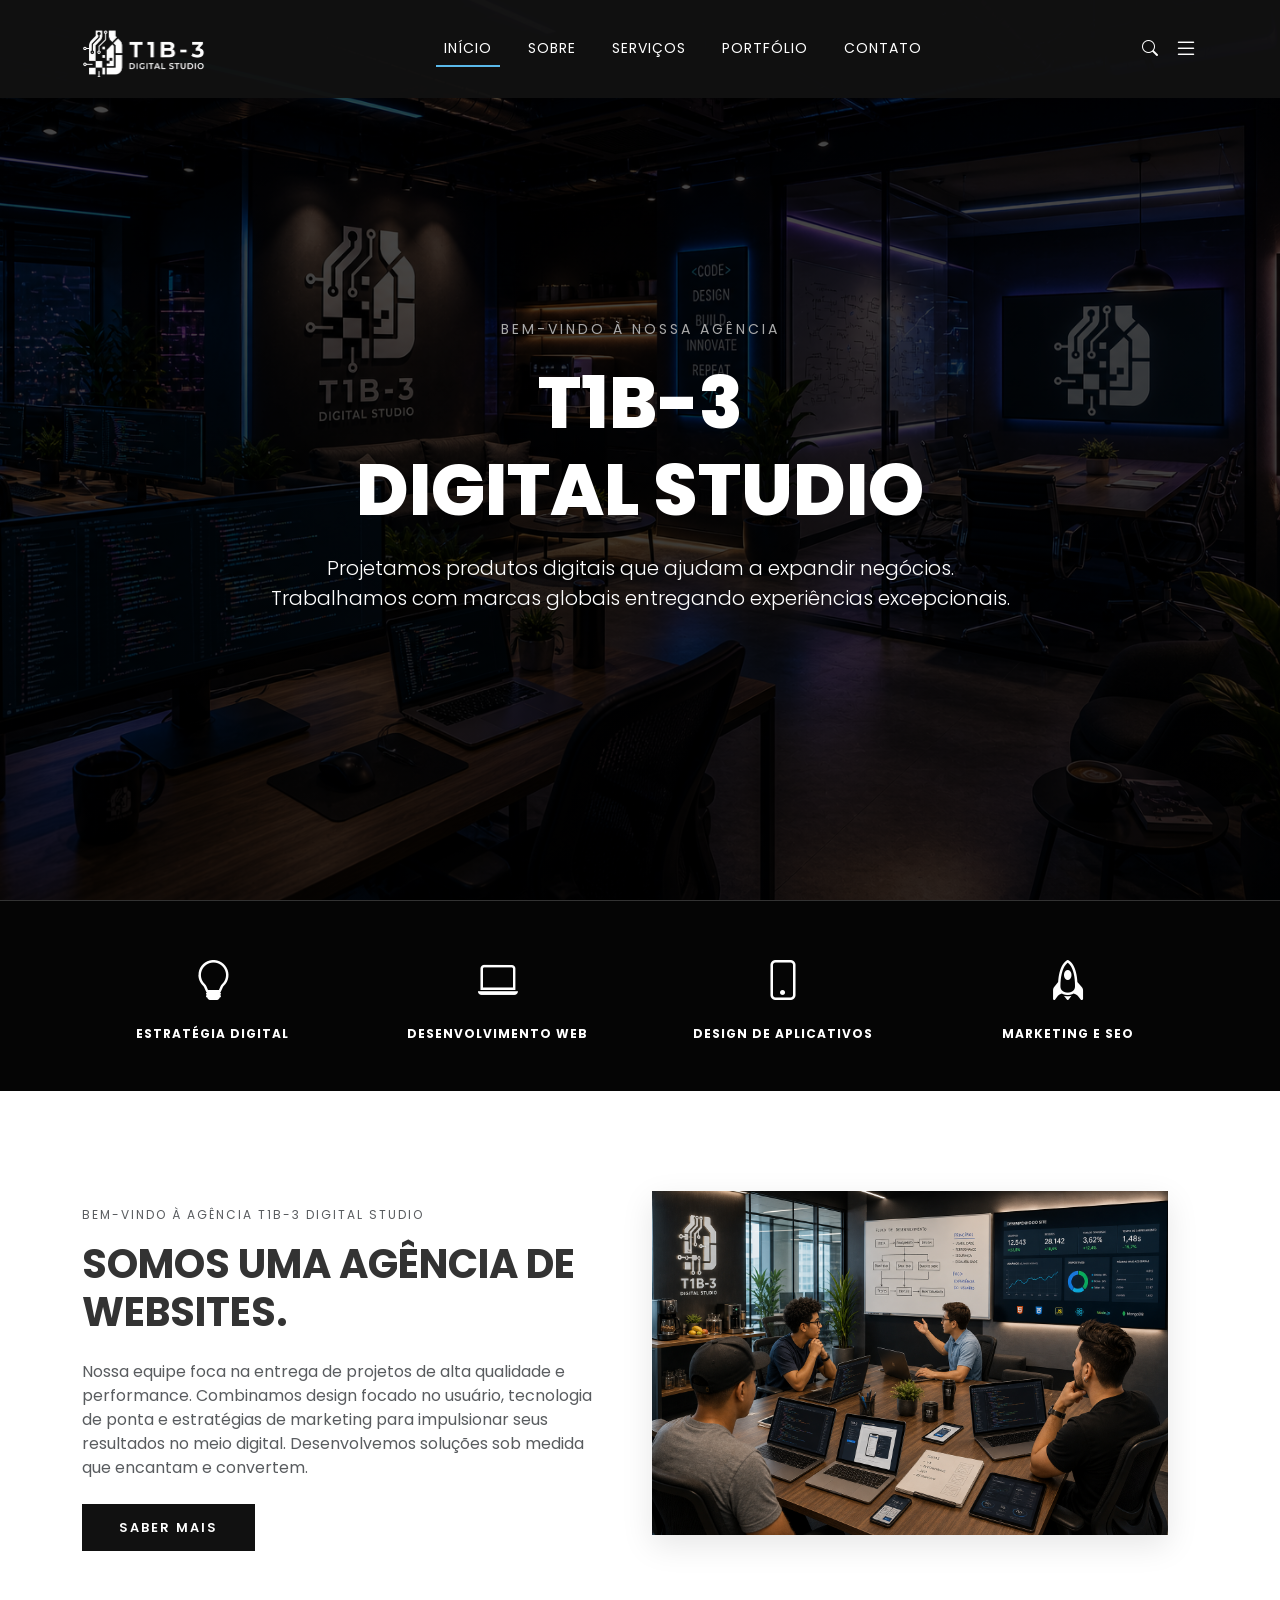
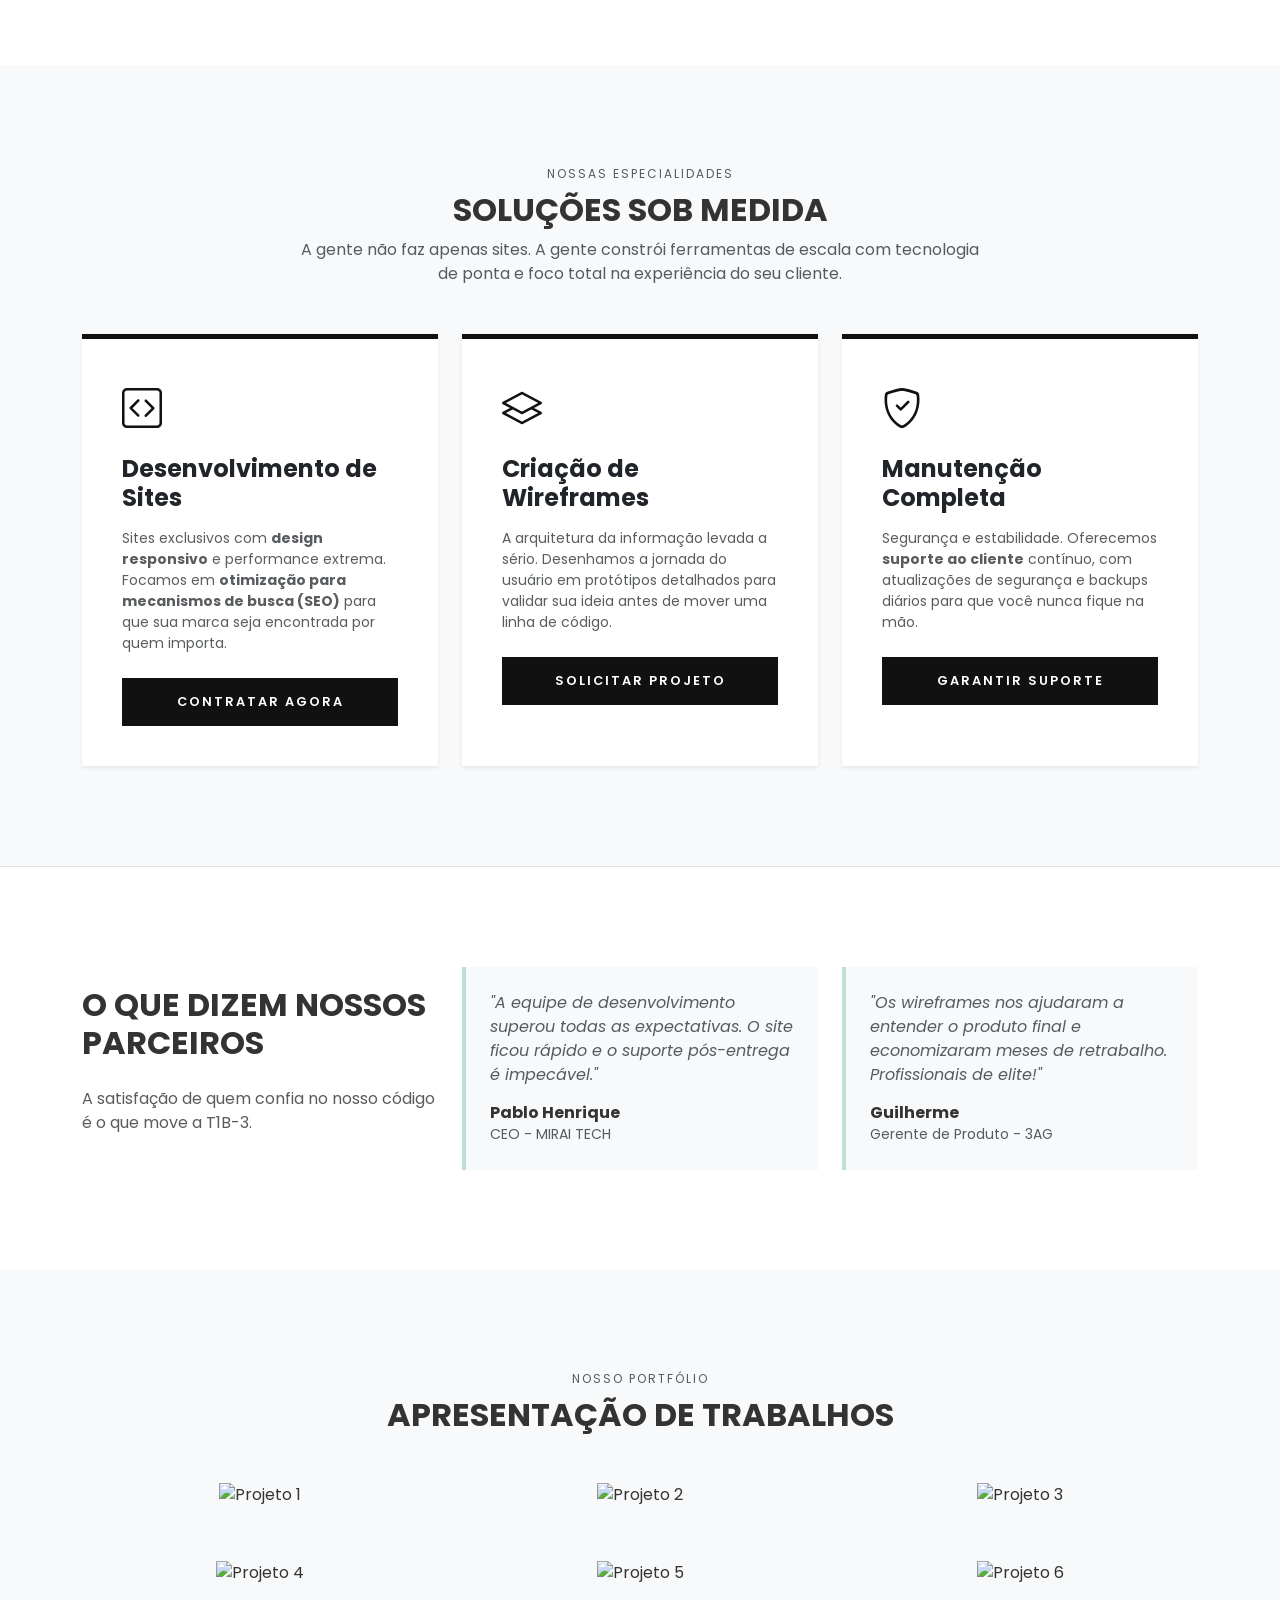
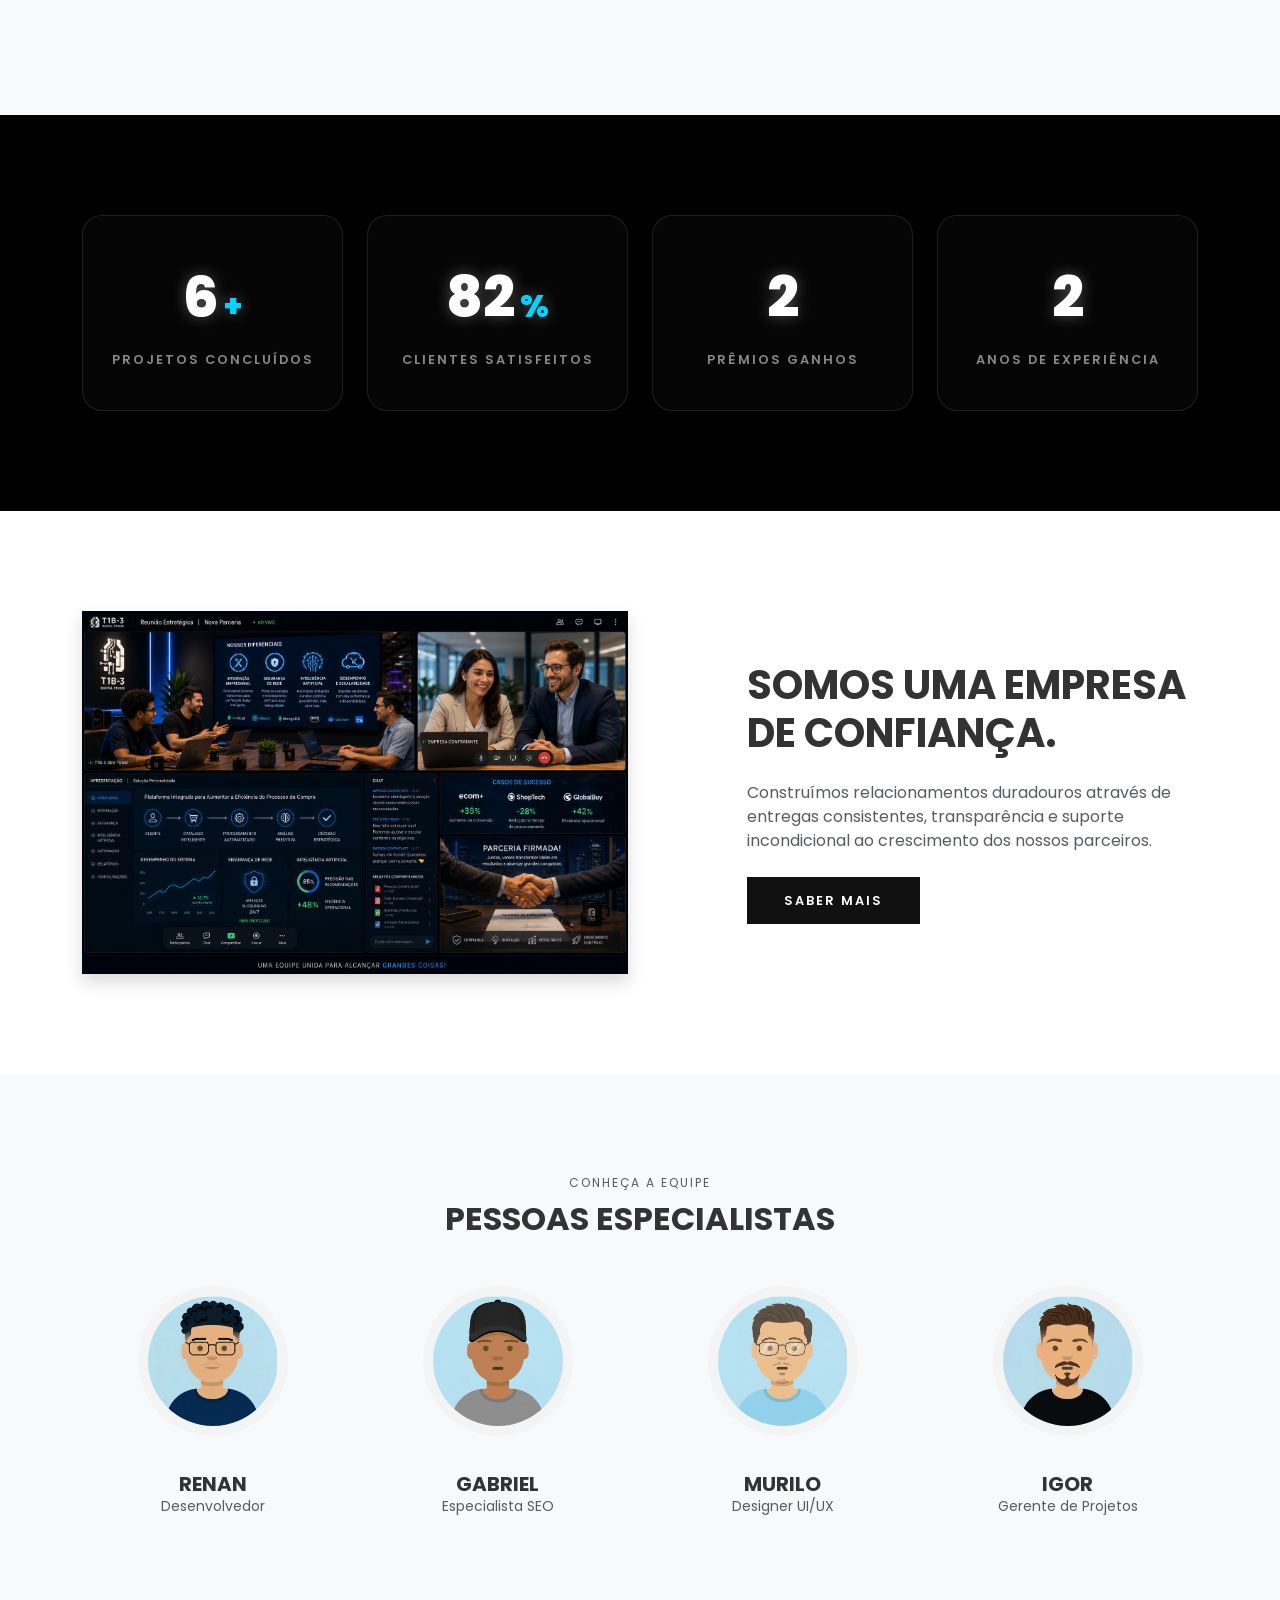
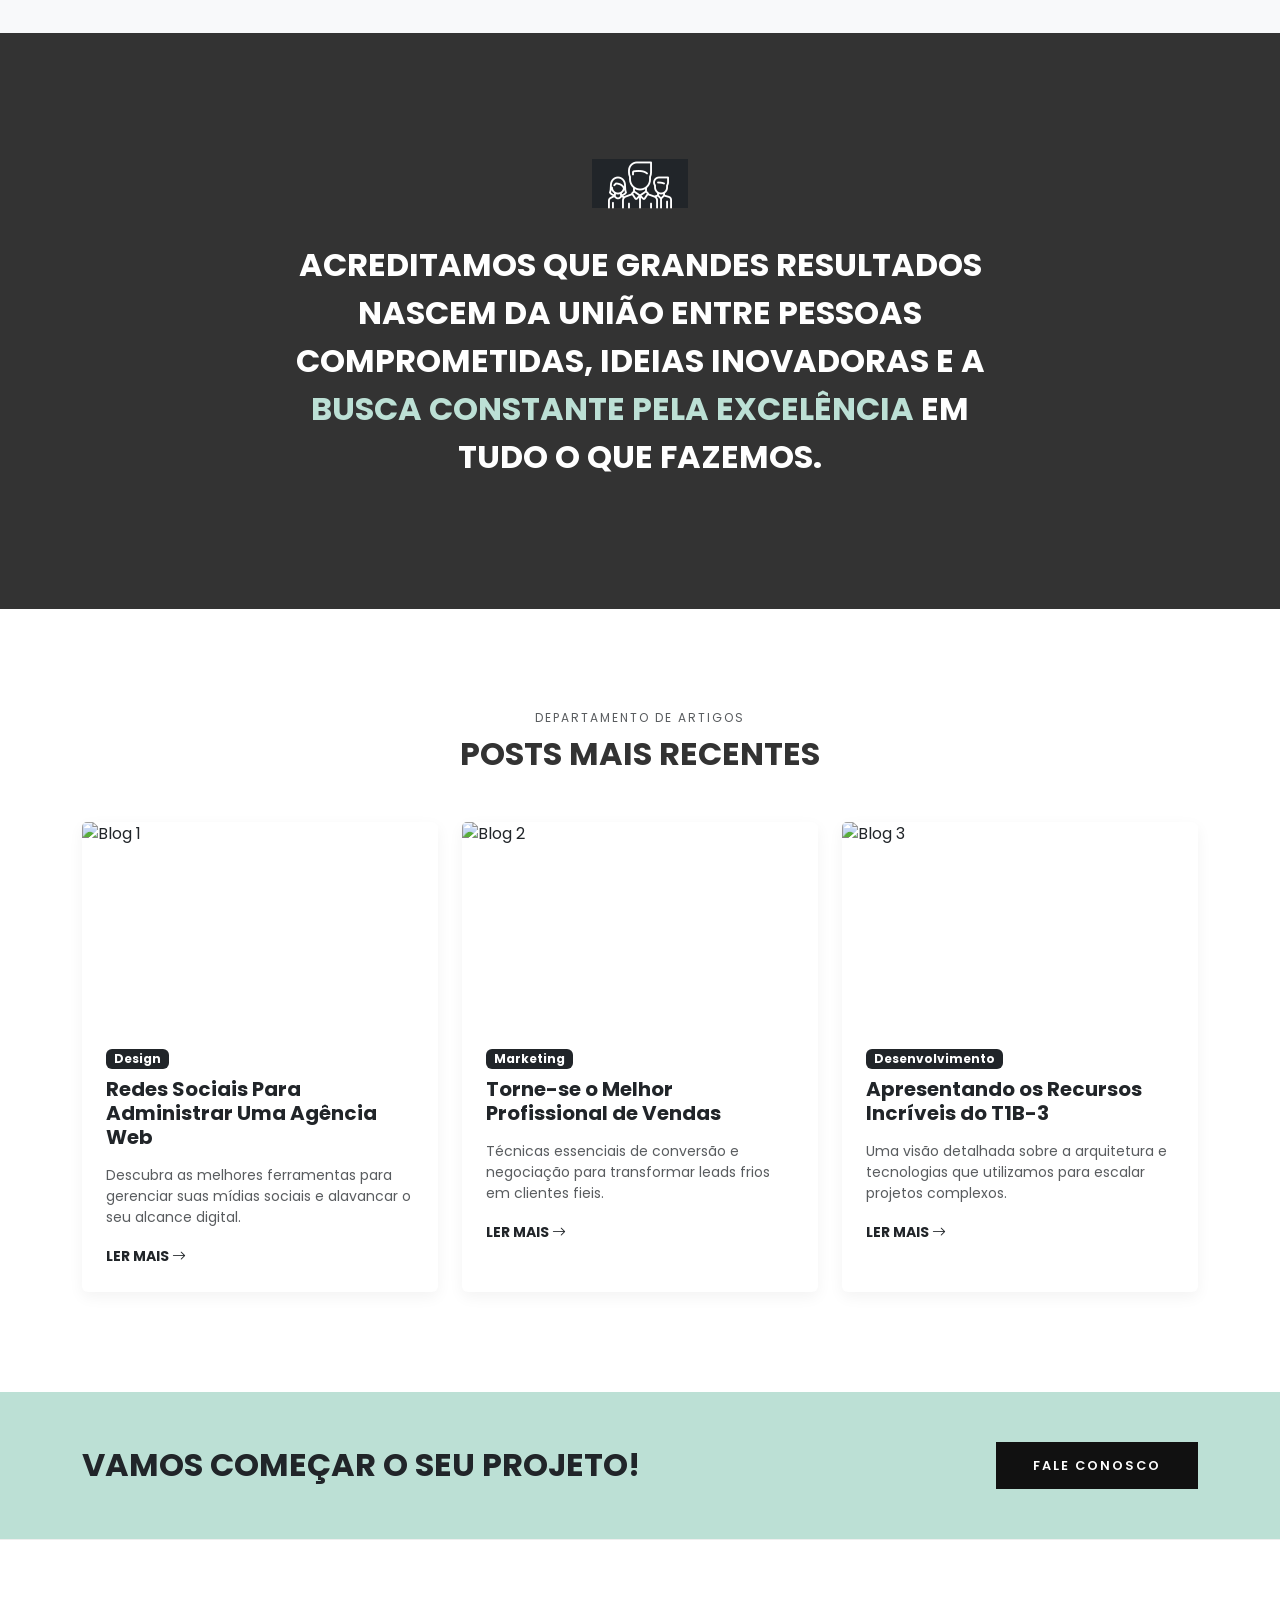
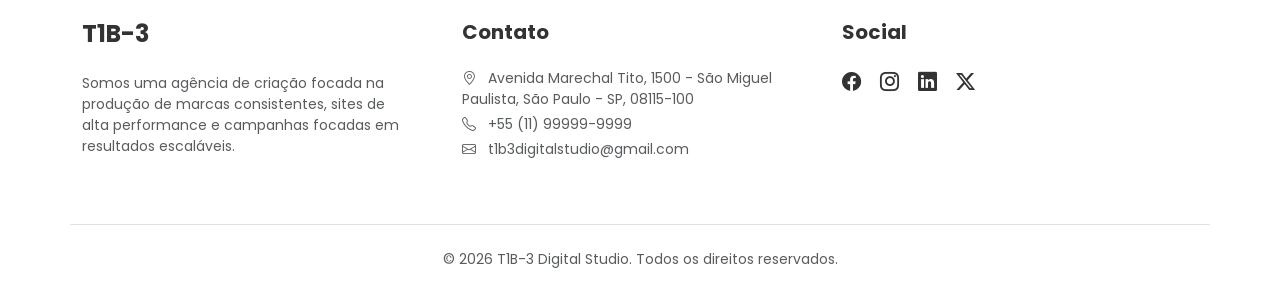
==== DStudio/index.html @ 93994099 "Add files via upload" ====
<!DOCTYPE html>
<html lang="pt-BR">
<head>
    <meta charset="UTF-8">
    <meta name="viewport" content="width=device-width, initial-scale=1.0">
    <title>T1B-3 Digital Studio</title>
    <link href="https://cdn.jsdelivr.net/npm/bootstrap@5.3.2/dist/css/bootstrap.min.css" rel="stylesheet">
    <link rel="stylesheet" href="https://cdn.jsdelivr.net/npm/bootstrap-icons@1.11.1/font/bootstrap-icons.css">
    <link href="https://fonts.googleapis.com/css2?family=Poppins:wght@300;400;600;700;800&display=swap" rel="stylesheet">
    <script src="./js/script.js"></script>
    <link rel="stylesheet" href="./css/style.css">

<link rel="preconnect" href="https://fonts.googleapis.com">
<link rel="preconnect" href="https://fonts.gstatic.com" crossorigin>

<link href="https://fonts.googleapis.com/css2?family=Poppins:wght@300;400;600;700;800&display=swap" rel="stylesheet">
    

</head>
<body data-bs-spy="scroll" data-bs-target=".navbar" data-bs-offset="100">
    <script src="https://cdn.jsdelivr.net/npm/swiper@11/swiper-bundle.min.js"></script>
    <nav class="navbar navbar-expand-lg fixed-top navbar-dark py-3">
        <div class="container">
            <a class="navbar-brand fw-bold fs-4" href="#">
                <i> <img src="images/t1b.png" alt="T1B-3" style="width: 125px; height: auto;" > </i>
            </a>
            <button class="navbar-toggler" type="button" data-bs-toggle="collapse" data-bs-target="#navbarNav">
                <span class="navbar-toggler-icon"></span>
            </button>
            <div class="collapse navbar-collapse justify-content-center" id="navbarNav">
                <ul class="navbar-nav">
                    <li class="nav-item"><a class="nav-link active" href="#inicio">Início</a></li>
                    <li class="nav-item"><a class="nav-link" href="#sobre">Sobre</a></li>
                    <li class="nav-item"><a class="nav-link" href="#servicos">Serviços</a></li>
                    <li class="nav-item"><a class="nav-link" href="#portfolio">Portfólio</a></li>
                    <li class="nav-item"><a class="nav-link" href="#contato">Contato</a></li>
                </ul>
            </div>
            <div class="d-none d-lg-flex align-items-center">
                <a href="#" class="text-white me-3"><i class="bi bi-search"></i></a>
                <a href="#" class="text-white fs-4"><i class="bi bi-list"></i></a>
            </div>
        </div>
    </nav>
   
    <section id="inicio" class="hero">
        <div class="container">
            <div class="row justify-content-center">
                <div class="col-lg-10">
                    <p class="hero-subtitle text-uppercase">Bem-vindo à nossa agência</p>
                    <h1>T1B-3<br>DIGITAL STUDIO</h1>
                    <p class="lead mb-5">Projetamos produtos digitais que ajudam a expandir negócios.<br>Trabalhamos com marcas globais entregando experiências excepcionais.</p>
                </div>
            </div>
        </div>
    </section>

    <section class="services-bar text-center">
        <div class="container">
            <div class="row g-4">
                <div class="col-6 col-md-3 service-box">
                    <i class="bi bi-lightbulb service-icon"></i>
                    <h6 class="text-uppercase mb-0 mt-3" style="font-size: 12px; letter-spacing: 1px;">Estratégia Digital</h6>
                </div>
                <div class="col-6 col-md-3 service-box">
                    <i class="bi bi-laptop service-icon"></i>
                    <h6 class="text-uppercase mb-0 mt-3" style="font-size: 12px; letter-spacing: 1px;">Desenvolvimento Web</h6>
                </div>
                <div class="col-6 col-md-3 service-box">
                    <i class="bi bi-phone service-icon"></i>
                    <h6 class="text-uppercase mb-0 mt-3" style="font-size: 12px; letter-spacing: 1px;">Design de Aplicativos</h6>
                </div>
                <div class="col-6 col-md-3 service-box">
                    <i class="bi bi-rocket service-icon"></i>
                    <h6 class="text-uppercase mb-0 mt-3" style="font-size: 12px; letter-spacing: 1px;">Marketing e SEO</h6>
                </div>
            </div>
        </div>
    </section>

    <section id="sobre" class="section-padding bg-white">
        <div class="container">
            <div class="row align-items-center">
                <div class="col-lg-6 mb-5 mb-lg-0 pe-lg-5">
                    <p class="text-muted text-uppercase" style="letter-spacing: 2px; font-size: 12px;">Bem-vindo à agência T1B-3 Digital Studio</p>
                    <h2 class="display-6 fw-bold mb-4">SOMOS UMA AGÊNCIA DE WEBSITES.</h2>
                    <p class="text-muted mb-4">Nossa equipe foca na entrega de projetos de alta qualidade e performance. Combinamos design focado no usuário, tecnologia de ponta e estratégias de marketing para impulsionar seus resultados no meio digital. Desenvolvemos soluções sob medida que encantam e convertem.</p>
                    <a href="#contato" class="btn btn-custom">Saber Mais</a>
                </div>
                <div class="col-lg-6">
                    <div class="about-image-wrapper">
                        <img src="./images/Equipe/equipe.png" alt="Equipe trabalhando" class="about-img">
                    </div>
                </div>
            </div>
        </div>
    </section>

    <!-- Serviço -->

    <section id="servicos" class="section-padding bg-light">
    <div class="container">
        <div class="text-center mb-5">
            <p class="text-muted text-uppercase mb-2" style="letter-spacing: 2px; font-size: 12px;">Nossas Especialidades</p>
            <h2 class="fw-bold">SOLUÇÕES SOB MEDIDA</h2>
            <p class="text-muted mx-auto" style="max-width: 700px;">A gente não faz apenas sites. A gente constrói ferramentas de escala com tecnologia de ponta e foco total na experiência do seu cliente.</p>
        </div>

        <div class="row g-4">
            <div class="col-lg-4">
                <div class="card h-100 border-0 shadow-sm service-card-detailed p-4">
                    <div class="card-body">
                        <div class="icon-box-service mb-3"><i class="bi bi-code-square"></i></div>
                        <h4 class="fw-bold mb-3">Desenvolvimento de Sites</h4>
                        <p class="text-muted small mb-4">Sites exclusivos com <strong>design responsivo</strong> e performance extrema. Focamos em <strong>otimização para mecanismos de busca (SEO)</strong> para que sua marca seja encontrada por quem importa.</p>
                        <button class="btn btn-custom w-100 btn-sm" data-bs-toggle="modal" data-bs-target="#contactModal" onclick="setService('Desenvolvimento de Sites')">Contratar Agora</button>
                    </div>
                </div>
            </div>

            <div class="col-lg-4">
                <div class="card h-100 border-0 shadow-sm service-card-detailed p-4">
                    <div class="card-body">
                        <div class="icon-box-service mb-3"><i class="bi bi-layers"></i></div>
                        <h4 class="fw-bold mb-3">Criação de Wireframes</h4>
                        <p class="text-muted small mb-4">A arquitetura da informação levada a sério. Desenhamos a jornada do usuário em protótipos detalhados para validar sua ideia antes de mover uma linha de código.</p>
                        <button class="btn btn-custom w-100 btn-sm" data-bs-toggle="modal" data-bs-target="#contactModal" onclick="setService('Criação de Wireframes')">Solicitar Projeto</button>
                    </div>
                </div>
            </div>

            <div class="col-lg-4">
                <div class="card h-100 border-0 shadow-sm service-card-detailed p-4">
                    <div class="card-body">
                        <div class="icon-box-service mb-3"><i class="bi bi-shield-check"></i></div>
                        <h4 class="fw-bold mb-3">Manutenção Completa</h4>
                        <p class="text-muted small mb-4">Segurança e estabilidade. Oferecemos <strong>suporte ao cliente</strong> contínuo, com atualizações de segurança e backups diários para que você nunca fique na mão.</p>
                        <button class="btn btn-custom w-100 btn-sm" data-bs-toggle="modal" data-bs-target="#contactModal" onclick="setService('Manutenção Completa')">Garantir Suporte</button>
                    </div>
                </div>
            </div>
        </div>
    </div>
</section>

<section class="section-padding bg-white border-top">
    <div class="container">
        <div class="row align-items-center">
            <div class="col-lg-4">
                <h2 class="fw-bold mb-4">O QUE DIZEM NOSSOS PARCEIROS</h2>
                <p class="text-muted">A satisfação de quem confia no nosso código é o que move a T1B-3.</p>
            </div>
            <div class="col-lg-8">
                <div class="row g-4">
                    <div class="col-md-6">
                        <div class="testimonial-card p-4 bg-light">
                            <p class="fst-italic text-muted mb-3">"A equipe de desenvolvimento superou todas as expectativas. O site ficou rápido e o suporte pós-entrega é impecável."</p>
                            <h6 class="fw-bold mb-0">Pablo Henrique</h6>
                            <span class="small text-muted">CEO - MIRAI TECH</span>
                        </div>
                    </div>
                    <div class="col-md-6">
                        <div class="testimonial-card p-4 bg-light">
                            <p class="fst-italic text-muted mb-3">"Os wireframes nos ajudaram a entender o produto final e economizaram meses de retrabalho. Profissionais de elite!"</p>
                            <h6 class="fw-bold mb-0">Guilherme</h6>
                            <span class="small text-muted">Gerente de Produto - 3AG </span>
                        </div>
                    </div>
                </div>
            </div>
        </div>
    </div>
</section>

    <section id="portfolio" class="section-padding bg-light text-center">
        <div class="container">
            <p class="text-muted text-uppercase mb-2" style="letter-spacing: 2px; font-size: 12px;">Nosso Portfólio</p>
            <h2 class="fw-bold mb-5">APRESENTAÇÃO DE TRABALHOS</h2>
            
            <div class="row g-4">
                <div class="col-md-4">
                    <div class="portfolio-item">
                        
                        <img src="https://images.unsplash.com/photo-1505691938895-1758d7feb511" alt="Projeto 1">
                        <div class="portfolio-overlay">
                            <a href="#projeto1.html" target="_blank" class="text-white fs-1"><i class="bi bi-link-45deg"></i></a>
                        </div>
                    </div>
                </div>
                <div class="col-md-4">
                    <div class="portfolio-item">
                        <img src="https://images.unsplash.com/photo-1521572163474-6864f9cf17ab" alt="Projeto 2">
                        <div class="portfolio-overlay">
                            <a href="#projeto2.html" target="_blank" class="text-white fs-1"><i class="bi bi-link-45deg"></i></a>
                        </div>
                    </div>
                </div>
                <div class="col-md-4">
                    <div class="portfolio-item">
                        <img src="https://images.unsplash.com/photo-1606813907291-d86efa9b94db" alt="Projeto 3">
                        <div class="portfolio-overlay">
                            <a href="#projeto3.html" target="_blank" class="text-white fs-1"><i class="bi bi-link-45deg"></i></a>
                        </div>
                    </div>
                </div>
                <div class="col-md-4">
                    <div class="portfolio-item">
                        <img src="https://images.unsplash.com/photo-1555396273-367ea4eb4db5" alt="Projeto 4">
                        <div class="portfolio-overlay">
                            <a href="#projeto4.html" target="_blank" class="text-white fs-1"><i class="bi bi-link-45deg"></i></a>
                        </div>
                    </div>
                </div>
                <div class="col-md-4">
                    <div class="portfolio-item">
                        <img src="https://images.unsplash.com/photo-1560518883-ce09059eeffa" alt="Projeto 5">
                        <div class="portfolio-overlay">
                            <a href="#projeto5.html" target="_blank" class="text-white fs-1"><i class="bi bi-link-45deg"></i></a>
                        </div>
                    </div>
                </div>
                <div class="col-md-4">
                    <div class="portfolio-item">
                        <img src="https://images.unsplash.com/photo-1517836357463-d25dfeac3438?auto=format&fit=crop&w=800&q=80" alt="Projeto 6">
                        <div class="portfolio-overlay">
                            <a href="#projeto6.html" target="_blank" class="text-white fs-1"><i class="bi bi-link-45deg"></i></a>
                        </div>
                    </div>
                </div>
            </div>
        </div>
    </section>

    <section class="stats-section fade-in">
    <div class="container">
        <div class="row g-4 text-center">
            
            <div class="col-6 col-md-3">
                <div class="stat-card">
                    <div class="stat-number-wrapper">
                        <span class="stat-number" data-target="6">5</span><span class="plus">+</span>
                    </div>
                    <p class="stat-label">Projetos Concluídos</p>
                </div>
            </div>

            <div class="col-6 col-md-3">
                <div class="stat-card">
                    <div class="stat-number-wrapper">
                        <span class="stat-number" data-target="94">100</span><span class="plus">%</span>
                    </div>
                    <p class="stat-label">Clientes Satisfeitos</p>
                </div>
            </div>

            <div class="col-6 col-md-3">
                <div class="stat-card">
                    <div class="stat-number-wrapper">
                        <span class="stat-number" data-target="2">2</span>
                    </div>
                    <p class="stat-label">Prêmios Ganhos</p>
                </div>
            </div>

            <div class="col-6 col-md-3">
                <div class="stat-card">
                    <div class="stat-number-wrapper">
                        <span class="stat-number" data-target="2">2</span>
                    </div>
                    <p class="stat-label">Anos de Experiência</p>
                </div>
            </div>
        </div>
    </div>
</section>

    <section class="section-padding bg-white">
        <div class="container">
            <div class="row align-items-center">
                <div class="col-lg-6 mb-5 mb-lg-0">
                    <img src="./images/Equipe/Conexoes.png" alt="Reunião Cliente" class="img-fluid shadow">
                </div>
                <div class="col-lg-5 offset-lg-1">
                    <h2 class="display-6 fw-bold mb-4">SOMOS UMA EMPRESA DE CONFIANÇA.</h2>
                    <p class="text-muted mb-4">Construímos relacionamentos duradouros através de entregas consistentes, transparência e suporte incondicional ao crescimento dos nossos parceiros.</p>
                    <a href="#contato" class="btn btn-custom">Saber Mais</a>
                </div>
            </div>
        </div>
    </section>

    <section class="section-padding bg-light text-center">
        <div class="container">
            <p class="text-muted text-uppercase mb-2" style="letter-spacing: 2px; font-size: 12px;">Conheça a Equipe</p>
            <h2 class="fw-bold mb-5">PESSOAS ESPECIALISTAS</h2>
            
            <div class="row g-4 justify-content-center">
                <div class="col-6 col-md-3 team-member">
                    <img src="images/Equipe/Renan.png" alt="Renan">
                    <h5 class="fw-bold mt-3 mb-0">RENAN</h5>
                    <p class="text-muted small">Desenvolvedor</p>
                </div>
                <div class="col-6 col-md-3 team-member">
                    <img src="images/Equipe/Gabriel.png" alt="Gabriel">
                    <h5 class="fw-bold mt-3 mb-0">GABRIEL</h5>
                    <p class="text-muted small">Especialista SEO</p>
                </div>
                <div class="col-6 col-md-3 team-member">
                    <img src="images/Equipe/Murilo.png" alt="Murilo">
                    <h5 class="fw-bold mt-3 mb-0">MURILO</h5>
                    <p class="text-muted small">Designer UI/UX</p>
                </div>
                <div class="col-6 col-md-3 team-member">
                    <img src="images/Equipe/Igor.png" alt="Igor">
                    <h5 class="fw-bold mt-3 mb-0">IGOR</h5>
                    <p class="text-muted small">Gerente de Projetos</p>
                </div>
            </div>
        </div>
    </section>

    <section class="quote-section">
        <div class="container">
            <div class="row justify-content-center">
                <div class="col-md-8">
                    <div class="mb-4">
                        <span class="bg-dark text-dark px-3 py-2 fs-4"> <img src="images/Equipe.png" alt=""> </span>
                    </div>
                    <h2 class="fw-bold lh-base">ACREDITAMOS QUE GRANDES RESULTADOS NASCEM DA UNIÃO ENTRE PESSOAS COMPROMETIDAS, IDEIAS INOVADORAS E A <span style="color: #bce0d5;">BUSCA CONSTANTE PELA EXCELÊNCIA</span> EM TUDO O QUE FAZEMOS.</h2>
                </div>
            </div>
        </div>
    </section>

    <section class="section-padding bg-white">
        <div class="container">
            <div class="text-center mb-5">
                <p class="text-muted text-uppercase mb-2" style="letter-spacing: 2px; font-size: 12px;">Departamento de Artigos</p>
                <h2 class="fw-bold">POSTS MAIS RECENTES</h2>
            </div>
            
            <div class="row g-4">
                <div class="col-md-4">
                    <div class="card blog-card h-100">
                        <img src="https://images.unsplash.com/photo-1515378960530-7c0da6229b92?auto=format&fit=crop&w=600&q=80" class="card-img-top" alt="Blog 1">
                        <div class="card-body p-4">
                            <span class="badge bg-dark mb-2">Design</span>
                            <h5 class="card-title fw-bold">Redes Sociais Para Administrar Uma Agência Web</h5>
                            <p class="card-text text-muted small mt-3">Descubra as melhores ferramentas para gerenciar suas mídias sociais e alavancar o seu alcance digital.</p>
                            <a href="#" class="text-dark text-uppercase small fw-bold text-decoration-none">Ler Mais <i class="bi bi-arrow-right"></i></a>
                        </div>
                    </div>
                </div>
                <div class="col-md-4">
                    <div class="card blog-card h-100">
                        <img src="https://images.unsplash.com/photo-1460925895917-afdab827c52f?auto=format&fit=crop&w=600&q=80" class="card-img-top" alt="Blog 2">
                        <div class="card-body p-4">
                            <span class="badge bg-dark mb-2">Marketing</span>
                            <h5 class="card-title fw-bold">Torne-se o Melhor Profissional de Vendas</h5>
                            <p class="card-text text-muted small mt-3">Técnicas essenciais de conversão e negociação para transformar leads frios em clientes fieis.</p>
                            <a href="#" class="text-dark text-uppercase small fw-bold text-decoration-none">Ler Mais <i class="bi bi-arrow-right"></i></a>
                        </div>
                    </div>
                </div>
                <div class="col-md-4">
                    <div class="card blog-card h-100">
                        <img src="https://images.unsplash.com/photo-1551288049-bebda4e38f71?auto=format&fit=crop&w=600&q=80" class="card-img-top" alt="Blog 3">
                        <div class="card-body p-4">
                            <span class="badge bg-dark mb-2">Desenvolvimento</span>
                            <h5 class="card-title fw-bold">Apresentando os Recursos Incríveis do T1B-3</h5>
                            <p class="card-text text-muted small mt-3">Uma visão detalhada sobre a arquitetura e tecnologias que utilizamos para escalar projetos complexos.</p>
                            <a href="#" class="text-dark text-uppercase small fw-bold text-decoration-none">Ler Mais <i class="bi bi-arrow-right"></i></a>
                        </div>
                    </div>
                </div>
            </div>
        </div>
    </section>

    <section id="contato" class="cta-banner">
        <div class="container">
            <div class="row align-items-center">
                <div class="col-md-8 text-center text-md-start mb-4 mb-md-0">
                    <h2 class="fw-bold mb-0 text-dark">VAMOS COMEÇAR O SEU PROJETO!</h2>
                </div>
                <div class="col-md-4 text-center text-md-end">
                    <button class="btn btn-custom" data-bs-toggle="modal" data-bs-target="#contactModal">Fale Conosco</button>
                </div>
            </div>
        </div>
    </section>

    <div class="modal fade" id="contactModal" tabindex="-1" aria-labelledby="contactModalLabel" aria-hidden="true">
        <div class="modal-dialog modal-dialog-centered">
            <div class="modal-content border-0 rounded-0">
                <div class="modal-header bg-dark text-white rounded-0">
                    <button class="btn btn-custom" data-bs-toggle="modal" style="color: #000000; background: rgba(255, 255, 255, 0.05); " data-bs-target="#contactModal">
                        X
                    </button>
                </div>
                <div class="modal-body p-4">
                    <form id="contactForm">
                        <div class="mb-3">
                            <label class="form-label text-muted small">Nome Completo</label>
                            <input type="text" class="form-control rounded-0" required>
                        </div>
                        <div class="mb-3">
                            <label class="form-label text-muted small">E-mail</label>
                            <input type="email" class="form-control rounded-0" required>
                        </div>
                        <div class="mb-3">
                            <label class="form-label text-muted small">Sua Mensagem</label>
                            <textarea class="form-control rounded-0" rows="4" required></textarea>
                        </div>
                        <button type="submit" class="btn btn-custom w-100">Enviar Mensagem</button>
                    </form>
                </div>
            </div>
        </div>
    </div>

    <footer>
        <div class="container">
            <div class="row gy-4 mb-5">
                <div class="col-lg-4 pe-lg-5">
                    <h4 class="fw-bold mb-4">T1B-3</h4>
                    <p class="text-muted small">Somos uma agência de criação focada na produção de marcas consistentes, sites de alta performance e campanhas focadas em resultados escaláveis.</p>
                </div>
                <div class="col-lg-4">
                    <h5 class="fw-bold mb-4">Contato</h5>
                    <p class="text-muted small mb-1"><i class="bi bi-geo-alt me-2"></i> Avenida Marechal Tito, 1500 - São Miguel Paulista, São Paulo - SP, 08115-100
 </p>
                    <p class="text-muted small mb-1"><i class="bi bi-telephone me-2"></i> +55 (11) 99999-9999</p>
                    <p class="text-muted small"><i class="bi bi-envelope me-2"></i> t1b3digitalstudio@gmail.com</p>
                </div>
                <div class="col-lg-4">
                    <h5 class="fw-bold mb-4">Social</h5>
                    <div class="footer-social">
                        <a href="#"><i class="bi bi-facebook"></i></a>
                        <a href="https://www.instagram.com/t1b_3_digitalstudio/" target="_blank"><i class="bi bi-instagram"></i></a>
                        <a href="#"><i class="bi bi-linkedin"></i></a>
                        <a href="#"><i class="bi bi-twitter-x"></i></a>
                    </div>
                </div>
            </div>
            <div class="row border-top pt-4">
                <div class="col-12 text-center text-muted small">
                    <p>&copy; 2026 T1B-3 Digital Studio. Todos os direitos reservados.</p>
                </div>
            </div>
        </div>
    </footer>

    <script src="https://cdn.jsdelivr.net/npm/bootstrap@5.3.2/dist/js/bootstrap.bundle.min.js"></script>
</body>
</html>
---- DStudio/css/style.css ----
body {
            font-family: 'Poppins', sans-serif;
            color: #333;
            overflow-x: hidden;
        }

        h1, h2, h3, h4, h5, h6 {
            font-weight: 700;
        }

        .section-padding {
            padding: 100px 0;
        }

        .btn-custom {
            background-color: #111;
            color: #fff;
            padding: 12px 35px;
            font-weight: 600;
            text-transform: uppercase;
            letter-spacing: 1px;
            border: 2px solid #111;
            transition: all 0.3s ease;
            border-radius: 0;
        }

        .btn-custom:hover {
            background-color: transparent;
            color: #111;
        }

        .navbar {
            background-color: rgba(17, 17, 17, 0.95);
            transition: all 0.3s ease;
        }
        
        .navbar.scrolled {
            background-color: #111 !important;
            box-shadow: 0 5px 15px rgba(0,0,0,0.3);
        }

        .nav-link {
            color: #fff !important;
            font-size: 14px;
            text-transform: uppercase;
            letter-spacing: 1px;
            margin: 0 10px;
            position: relative;
        }

        .nav-link::after {
            content: '';
            position: absolute;
            width: 0;
            height: 2px;
            background: #5ab9ea; 
            bottom: 0;
            left: 0;
            transition: width 0.3s ease;
        }

        .nav-link:hover::after, .nav-link.active::after {
            width: 100%;
        }

    
        .hero {
            background: linear-gradient(rgba(0, 0, 0, 0.7), rgba(0, 0, 0, 0.8)), url('../images/fundo.png') center/cover;
            height: 100vh;
            display: flex;
            align-items: center;
            color: white;
            text-align: center;
            padding-top: 80px;
        }

        .hero-subtitle {
            font-size: 14px;
            letter-spacing: 3px;
            color: #aaa;
            margin-bottom: 20px;
        }

        .hero h1 {
            font-size: 4.5rem;
            font-weight: 800;
            margin-bottom: 20px;
        }

        /* SERVIÇOS (BARRA ESCURA) */
        .services-bar {
            background-color: #050505;
            color: white;
            padding: 50px 0;
            border-top: 1px solid #333;
        }

        .service-icon {
            font-size: 2.5rem;
            margin-bottom: 15px;
            color: #fff;
            transition: color 0.3s ease;
        }

        .service-box:hover .service-icon {
            color: #5ab9ea;
        }

        /*  SOBRE NÓS  */
        .about-image-wrapper {
            position: relative;
            padding-right: 30px;
            padding-bottom: 30px;
        }

        .about-image-wrapper::after {
            content: '';
            position: absolute;
            top: 30px;
            right: 0;
            bottom: 0;
            left: 30px;
            border: 4px solid #bce0d5; 
            z-index: -1;
        }

        .about-img {
            width: 100%;
            height: auto;
            box-shadow: 0 10px 30px rgba(0,0,0,0.1);
        }

        /* PORTFÓLIO  */
        .portfolio-item {
            overflow: hidden;
            position: relative;
            margin-bottom: 30px;
        }

        .portfolio-item img {
            width: 100%;
            height: 300px;
            object-fit: cover;
            transition: transform 0.5s ease;
        }

        .portfolio-item:hover img {
            transform: scale(1.1);
        }

        .portfolio-overlay {
            position: absolute;
            top: 0; left: 0; width: 100%; height: 100%;
            background: rgba(0,0,0,0.6);
            display: flex;
            align-items: center;
            justify-content: center;
            opacity: 0;
            transition: opacity 0.3s ease;
        }

        .portfolio-item:hover .portfolio-overlay {
            opacity: 1;
        }

        /* ESTATÍSTICAS */
        .stats-section {
            background-color: #000;
            color: white;
            padding: 80px 0;
        }

        .stat-number {
            font-size: 3.5rem;
            font-weight: 800;
        }

        /* EQUIPE  */
        .team-member img {
            width: 150px;
            height: 150px;
            border-radius: 50%;
            object-fit: cover;
            background-color: #f4f4f4;
            padding: 10px;
            margin-bottom: 20px;
            transition: transform 0.3s ease;
        }

        .team-member:hover img {
            transform: translateY(-10px);
            box-shadow: 0 10px 20px rgba(0,0,0,0.1);
        }

        .quote-section {
            background: linear-gradient(rgba(0, 0, 0, 0.8), rgba(0, 0, 0, 0.8)), url('https://images.unsplash.com/photo-1522071820081-009f0129c71c?auto=format&fit=crop&w=1920&q=80') center fixed;
            color: white;
            padding: 120px 0;
            text-align: center;
        }

        .blog-card {
            border: none;
            box-shadow: 0 5px 15px rgba(0,0,0,0.05);
            transition: transform 0.3s ease;
        }

        .blog-card:hover {
            transform: translateY(-5px);
        }

        .blog-card img {
            height: 200px;
            object-fit: cover;
        }

        .cta-banner {
            background-color: #bce0d5; 
            padding: 50px 0;
        }

        footer {
            background-color: #fff;
            padding: 80px 0 20px;
            border-top: 1px solid #eee;
        }

        .footer-social a {
            color: #333;
            font-size: 1.2rem;
            margin-right: 15px;
            transition: color 0.3s;
        }

        .footer-social a:hover {
            color: #5ab9ea;
        }

        @media (max-width: 768px) {
            .hero h1 {
                font-size: 2.5rem;
            }

            .about-image-wrapper {
                padding: 0;
            }

            .about-image-wrapper::after {
                display: none;
            }
        }

        @media (max-width: 576px) {
            .nav-link {
                font-size: 12px;
                margin: 0 5px;
            }

            .service-icon {
                font-size: 2rem;
            }

            .stat-number {
                font-size: 2.5rem;
            }
        }



    /* NUMEROS */

.stats-section {
    background-color: #000000 !important; /* Garante fundo preto */
    padding: 100px 0;
}

.stat-card {
    background: rgba(255, 255, 255, 0.02);
    border: 1px solid rgba(255, 255, 255, 0.1);
    padding: 40px 20px;
    border-radius: 20px;
    transition: all 0.4s ease;
}

.stat-card:hover {
    transform: translateY(-10px);
    background: rgba(255, 255, 255, 0.05);
    border-color: rgba(255, 255, 255, 0.3);
    box-shadow: 0 15px 30px rgba(0,0,0,0.5);
}

.stat-number-wrapper {
    font-size: 3.5rem;
    font-weight: 800;
    color: #ffffff;
    margin-bottom: 10px;
    text-shadow: 0 0 15px rgba(255, 255, 255, 0.3); /* Brilho nos números */
}

.plus {
    color: #00d4ff; /* Detalhe azul neon */
    font-size: 2rem;
    margin-left: 5px;
}

.stat-label {
    color: #888888;
    text-transform: uppercase;
    letter-spacing: 2px;
    font-size: 0.8rem;
    font-weight: 600;
    margin: 0;
}

.stat-card:hover .stat-label {
    color: #ffffff;
}

.service-card-detailed {
    transition: all 0.4s cubic-bezier(0.165, 0.84, 0.44, 1);
    border-radius: 0;
    border-top: 5px solid #111 !important;
}

.service-card-detailed:hover {
    transform: translateY(-10px);
    box-shadow: 0 15px 45px rgba(0,0,0,0.1) !important;
    border-top-color: #5ab9ea !important;
}

.icon-box-service {
    font-size: 2.5rem;
    color: #111;
    transition: color 0.3s ease;
}

.service-card-detailed:hover .icon-box-service {
    color: #5ab9ea;
}

.testimonial-card {
    border-left: 4px solid #bce0d5;
    position: relative;
    transition: background 0.3s ease;
}

.testimonial-card:hover {
    background-color: #fcfcfc !important;
}

.btn-custom {
    letter-spacing: 2px;
    font-size: 0.8rem;
}
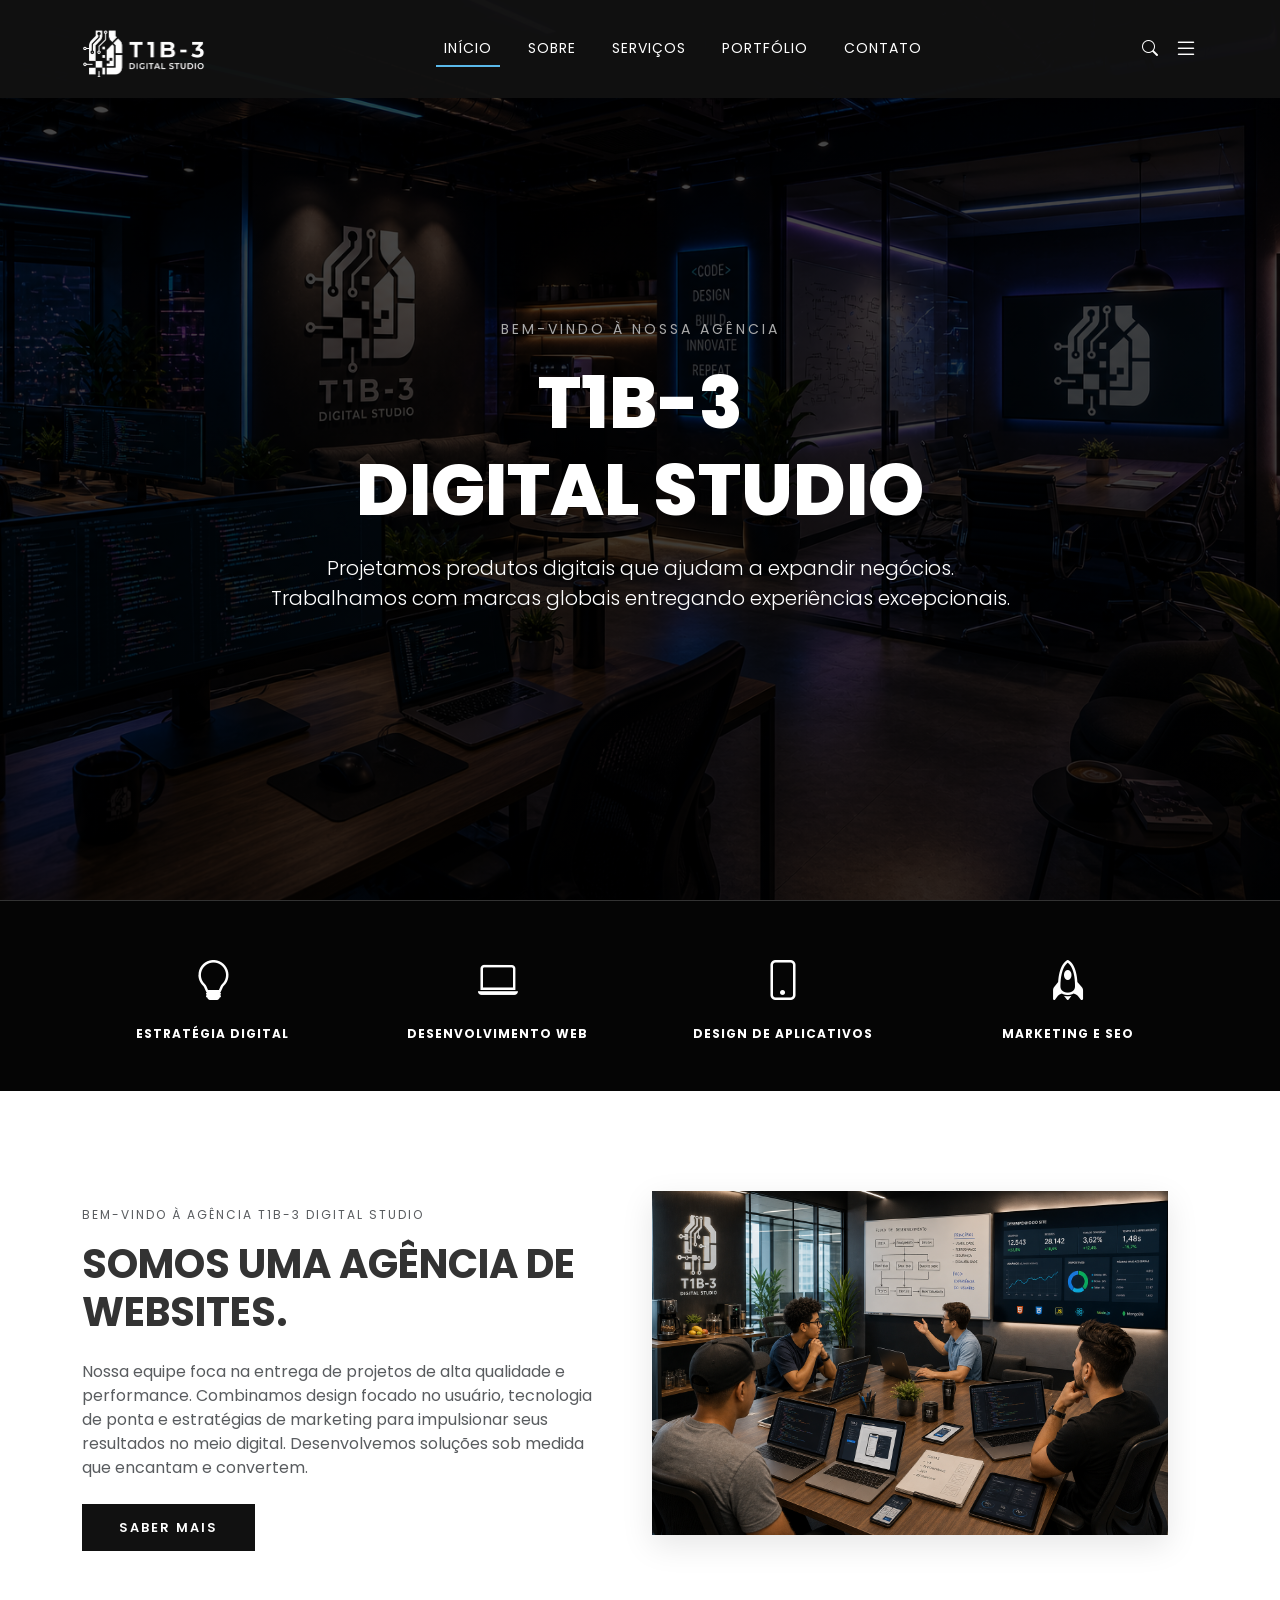
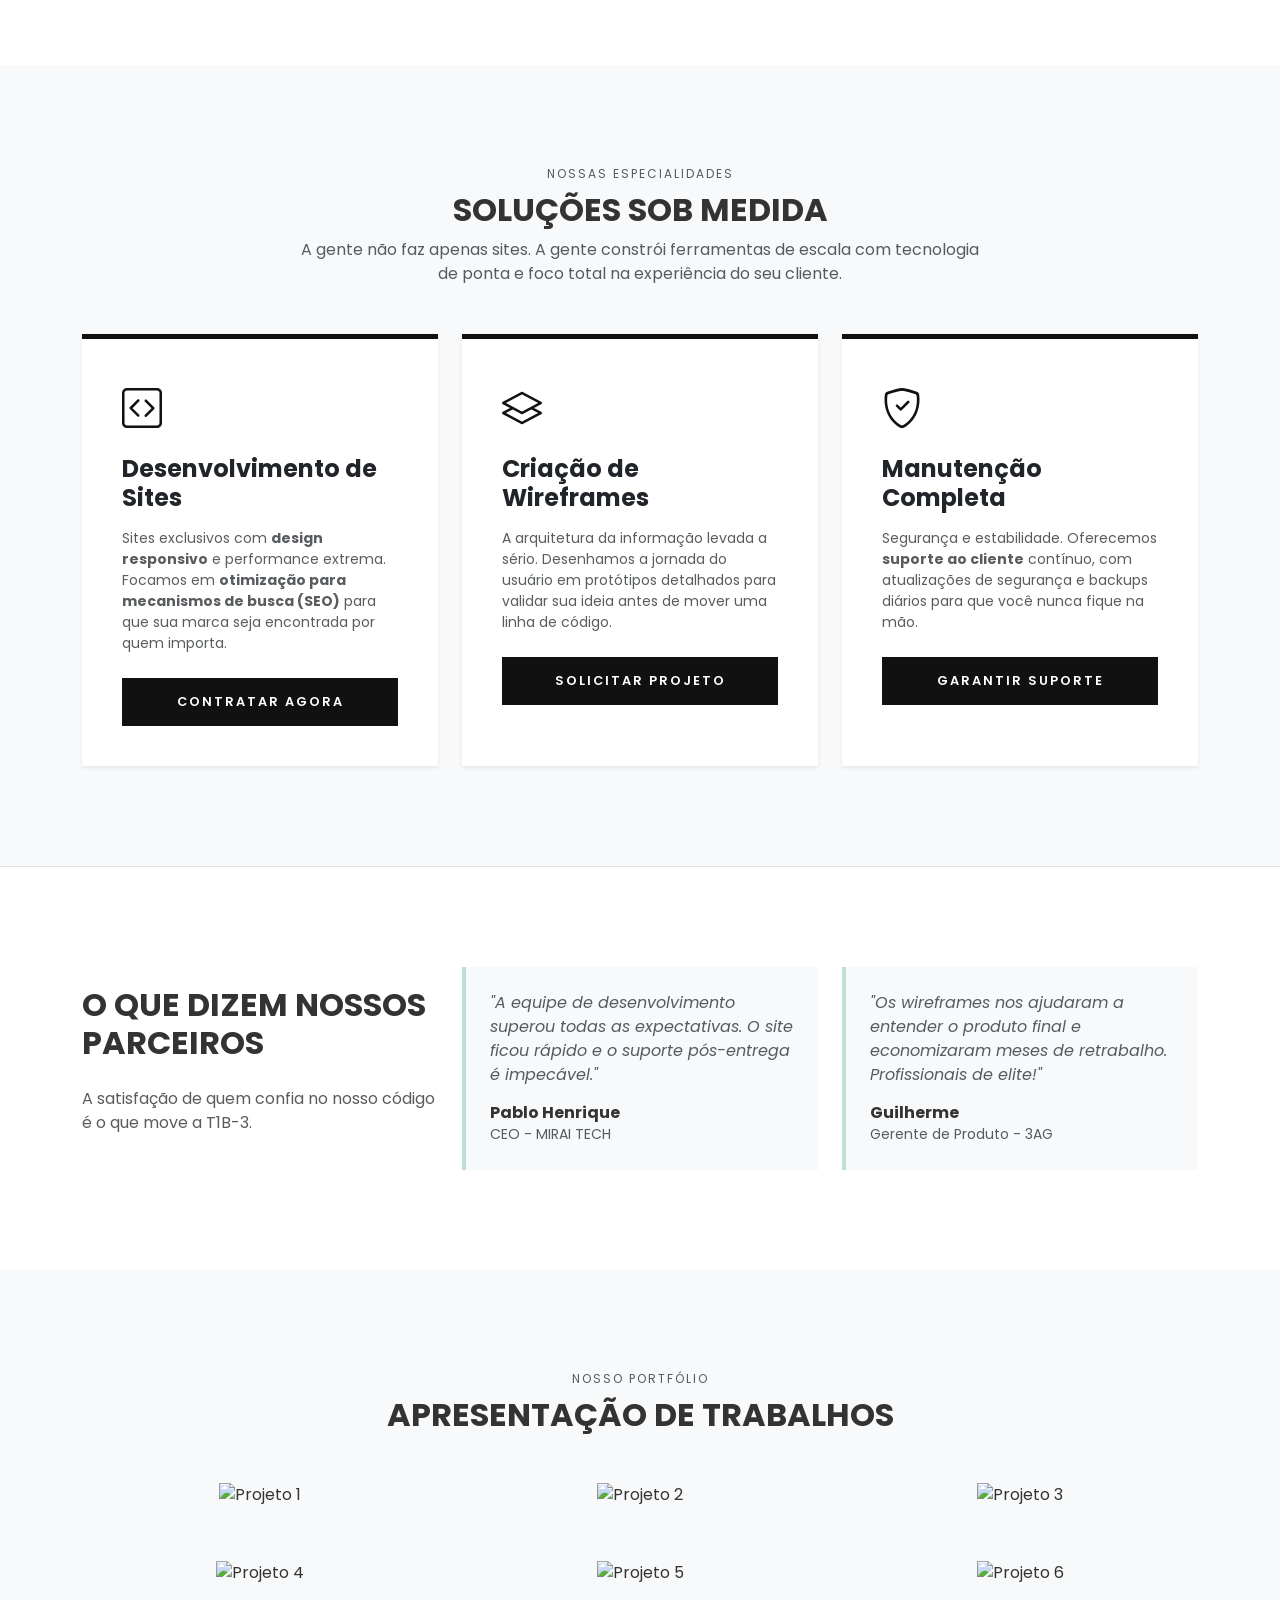
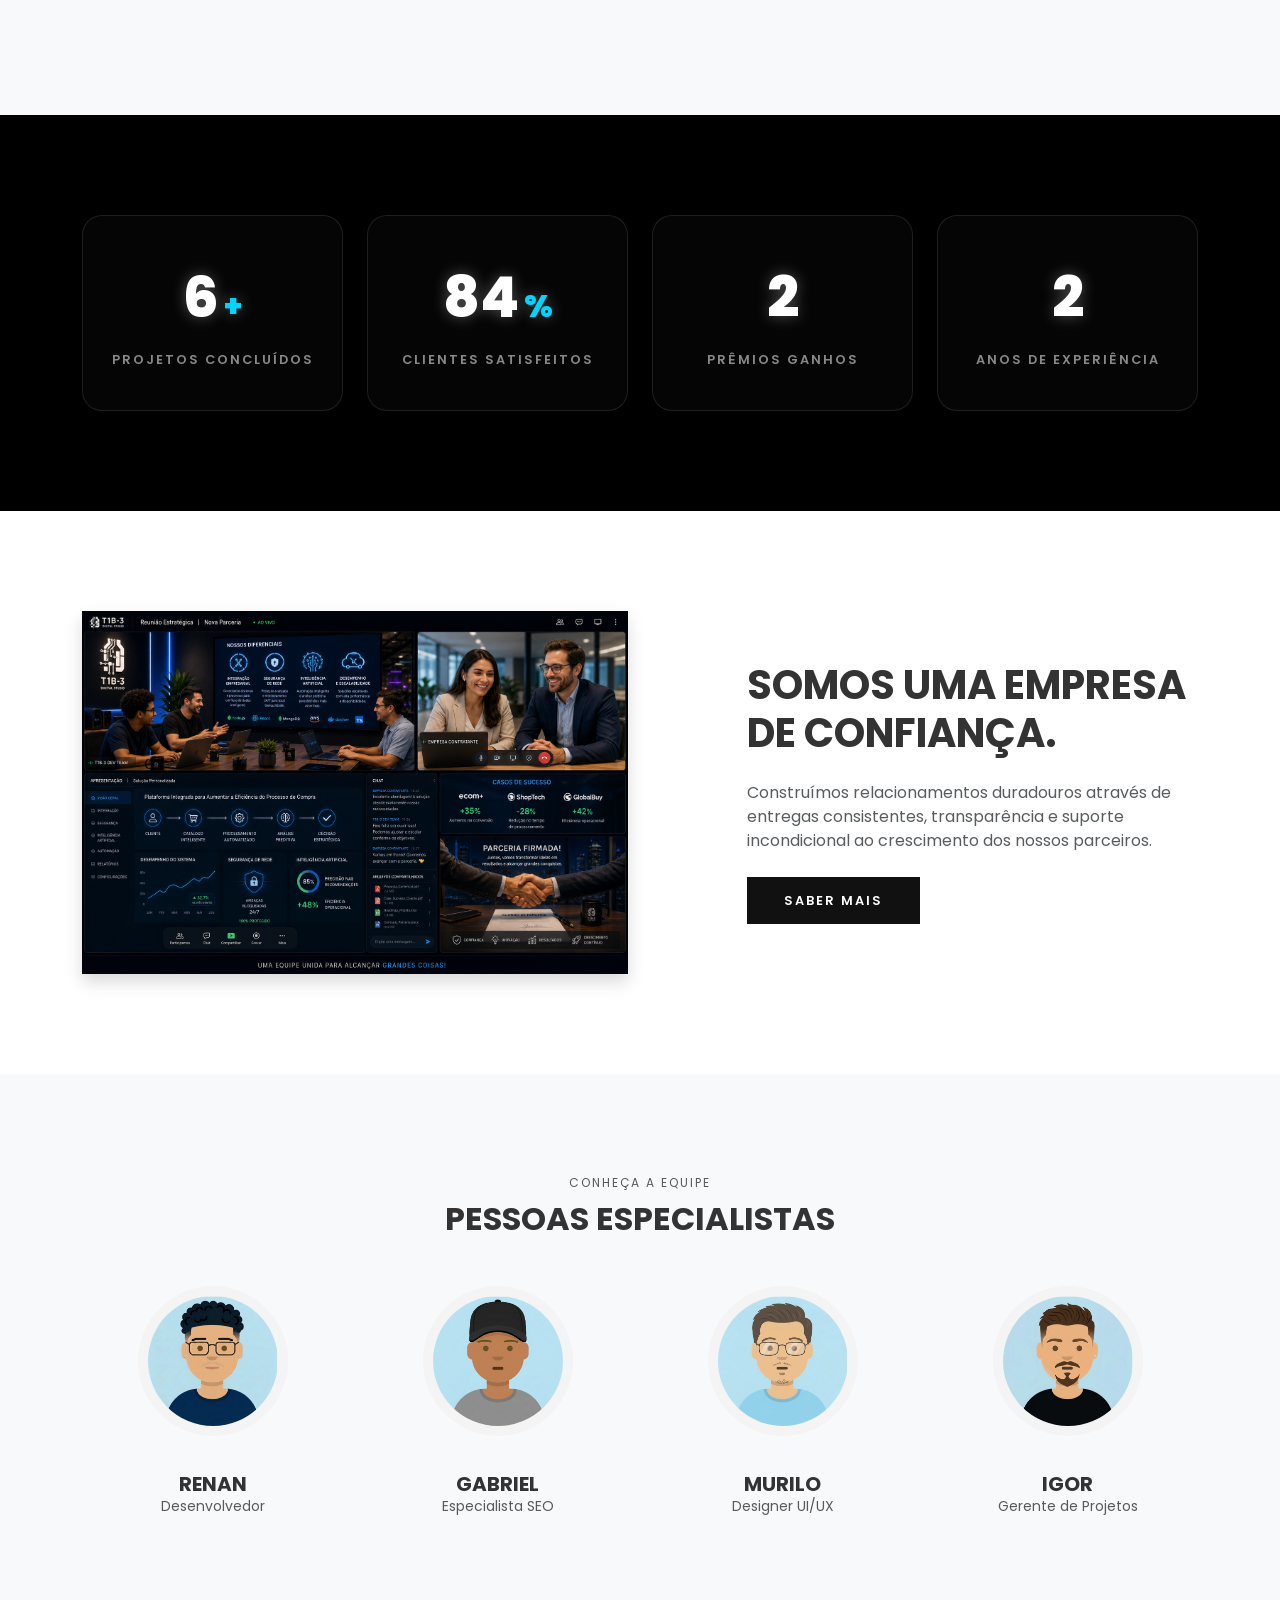
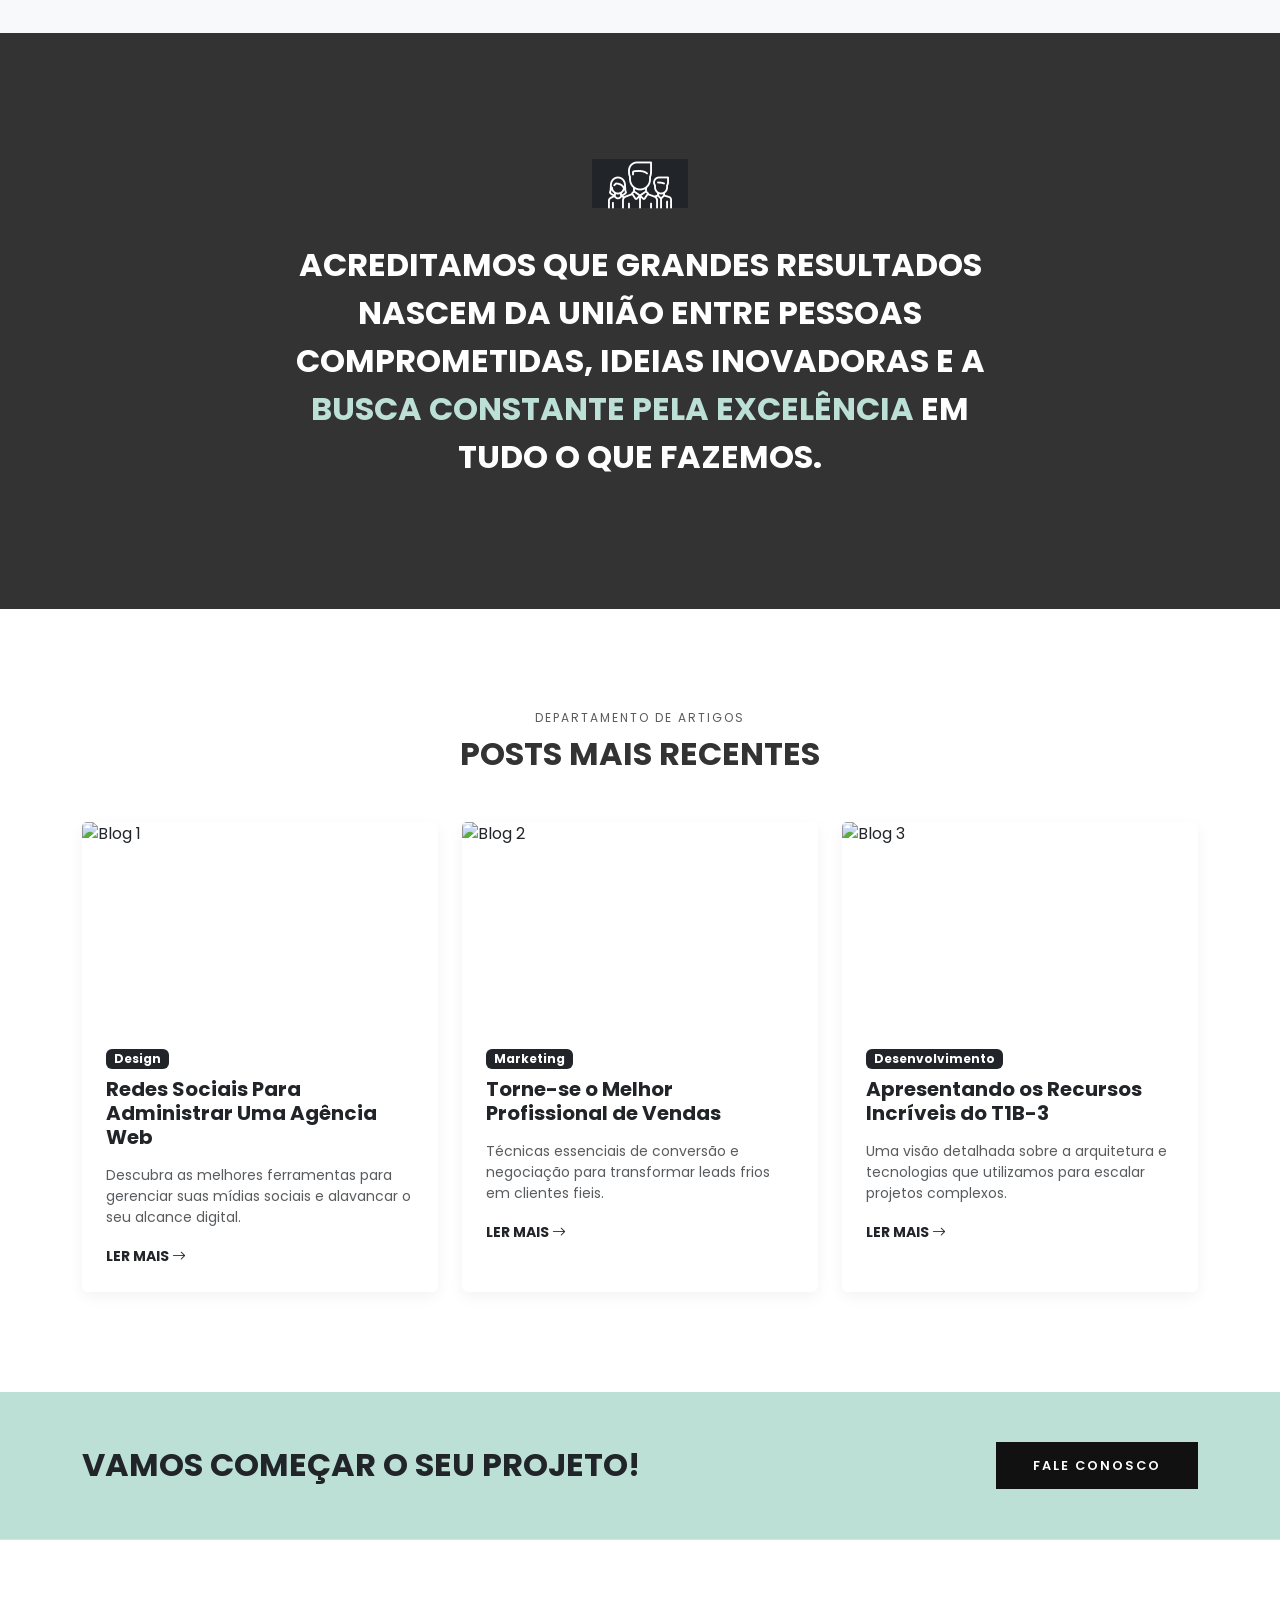
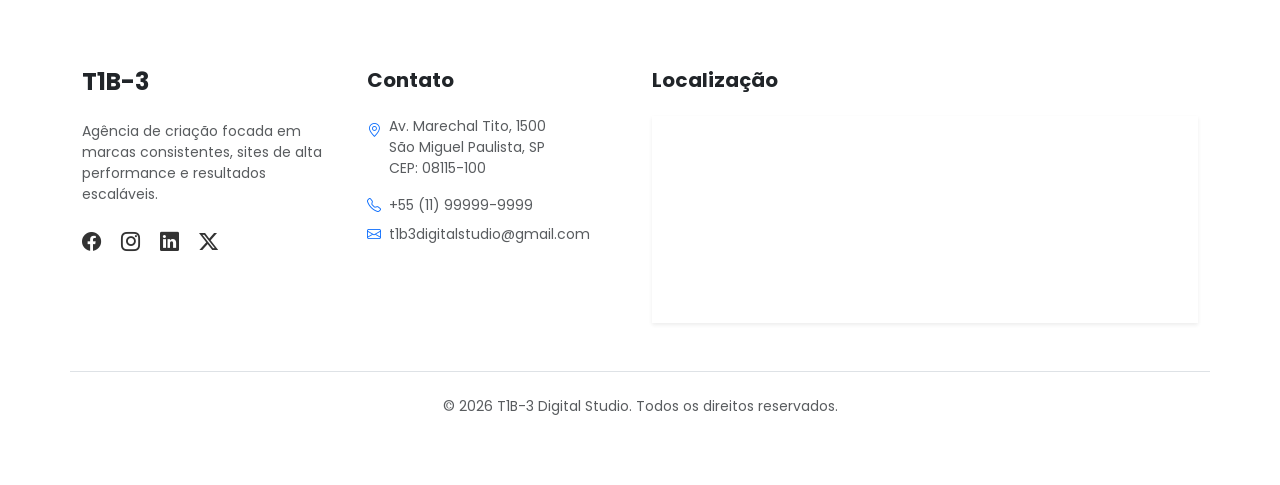
==== commit 7d4c1c3e: "Add files via upload" ====
--- a/DStudio/index.html
+++ b/DStudio/index.html
@@ -419,37 +419,62 @@
         </div>
     </div>
 
-    <footer>
-        <div class="container">
-            <div class="row gy-4 mb-5">
-                <div class="col-lg-4 pe-lg-5">
-                    <h4 class="fw-bold mb-4">T1B-3</h4>
-                    <p class="text-muted small">Somos uma agência de criação focada na produção de marcas consistentes, sites de alta performance e campanhas focadas em resultados escaláveis.</p>
-                </div>
-                <div class="col-lg-4">
-                    <h5 class="fw-bold mb-4">Contato</h5>
-                    <p class="text-muted small mb-1"><i class="bi bi-geo-alt me-2"></i> Avenida Marechal Tito, 1500 - São Miguel Paulista, São Paulo - SP, 08115-100
- </p>
-                    <p class="text-muted small mb-1"><i class="bi bi-telephone me-2"></i> +55 (11) 99999-9999</p>
-                    <p class="text-muted small"><i class="bi bi-envelope me-2"></i> t1b3digitalstudio@gmail.com</p>
-                </div>
-                <div class="col-lg-4">
-                    <h5 class="fw-bold mb-4">Social</h5>
-                    <div class="footer-social">
-                        <a href="#"><i class="bi bi-facebook"></i></a>
-                        <a href="https://www.instagram.com/t1b_3_digitalstudio/" target="_blank"><i class="bi bi-instagram"></i></a>
-                        <a href="#"><i class="bi bi-linkedin"></i></a>
-                        <a href="#"><i class="bi bi-twitter-x"></i></a>
-                    </div>
-                </div>
-            </div>
-            <div class="row border-top pt-4">
-                <div class="col-12 text-center text-muted small">
-                    <p>&copy; 2026 T1B-3 Digital Studio. Todos os direitos reservados.</p>
-                </div>
-            </div>
-        </div>
-    </footer>
+    <footer class="bg-white border-top">
+    <div class="container py-5">
+        <div class="row gy-4">
+            <div class="col-lg-3 col-md-6">
+                <h4 class="fw-bold mb-4 text-dark">T1B-3</h4>
+                <p class="text-muted small mb-4">
+                    Agência de criação focada em marcas consistentes, sites de alta performance e resultados escaláveis.
+                </p>
+                <div class="footer-social">
+                    <a href="#" class="me-3"><i class="bi bi-facebook"></i></a>
+                    <a href="https://www.instagram.com/t1b_3_digitalstudio/" target="_blank" class="me-3"><i class="bi bi-instagram"></i></a>
+                    <a href="#" class="me-3"><i class="bi bi-linkedin"></i></a>
+                    <a href="#"><i class="bi bi-twitter-x"></i></a>
+                </div>
+            </div>
+
+            <div class="col-lg-3 col-md-6">
+                <h5 class="fw-bold mb-4 text-dark">Contato</h5>
+                <ul class="list-unstyled small text-muted">
+                    <li class="mb-3 d-flex align-items-start">
+                        <i class="bi bi-geo-alt text-primary me-2 mt-1"></i>
+                        <span>Av. Marechal Tito, 1500<br>São Miguel Paulista, SP<br>CEP: 08115-100</span>
+                    </li>
+                    <li class="mb-2 d-flex align-items-center">
+                        <i class="bi bi-telephone text-primary me-2"></i>
+                        <span>+55 (11) 99999-9999</span>
+                    </li>
+                    <li class="d-flex align-items-center">
+                        <i class="bi bi-envelope text-primary me-2"></i>
+                        <span>t1b3digitalstudio@gmail.com</span>
+                    </li>
+                </ul>
+            </div>
+
+            <div class="col-lg-6">
+                <h5 class="fw-bold mb-4 text-dark">Localização</h5>
+                <div class="map-wrapper shadow-sm">
+                    <iframe 
+                        src="https://www.google.com/maps/embed?pb=!1m18!1m12!1m3!1d3658.940562512967!2d-46.4385966!3d-23.4986561!2m3!1f0!2f0!3f0!3m2!1i1024!2i768!4f13.1!3m3!1m2!1s0x94ce63e230f30501%3A0xc5490407f0f0c05a!2sAv.%20Mal.%20Tito%2C%201500%20-%20S%C3%A3o%20Miguel%20Paulista%2C%20S%C3%A3o%20Paulo%20-%20SP%2C%2008115-100!5e0!3m2!1spt-BR!2sbr!4v1700000000000" 
+                        width="100%" 
+                        height="200" 
+                        style="border:0;" 
+                        allowfullscreen="" 
+                        loading="lazy">
+                    </iframe>
+                </div>
+            </div>
+        </div>
+
+        <div class="row border-top mt-5 pt-4">
+            <div class="col-12 text-center text-muted small">
+                <p class="mb-0">&copy; 2026 T1B-3 Digital Studio. Todos os direitos reservados.</p>
+            </div>
+        </div>
+    </div>
+</footer>
 
     <script src="https://cdn.jsdelivr.net/npm/bootstrap@5.3.2/dist/js/bootstrap.bundle.min.js"></script>
 </body>
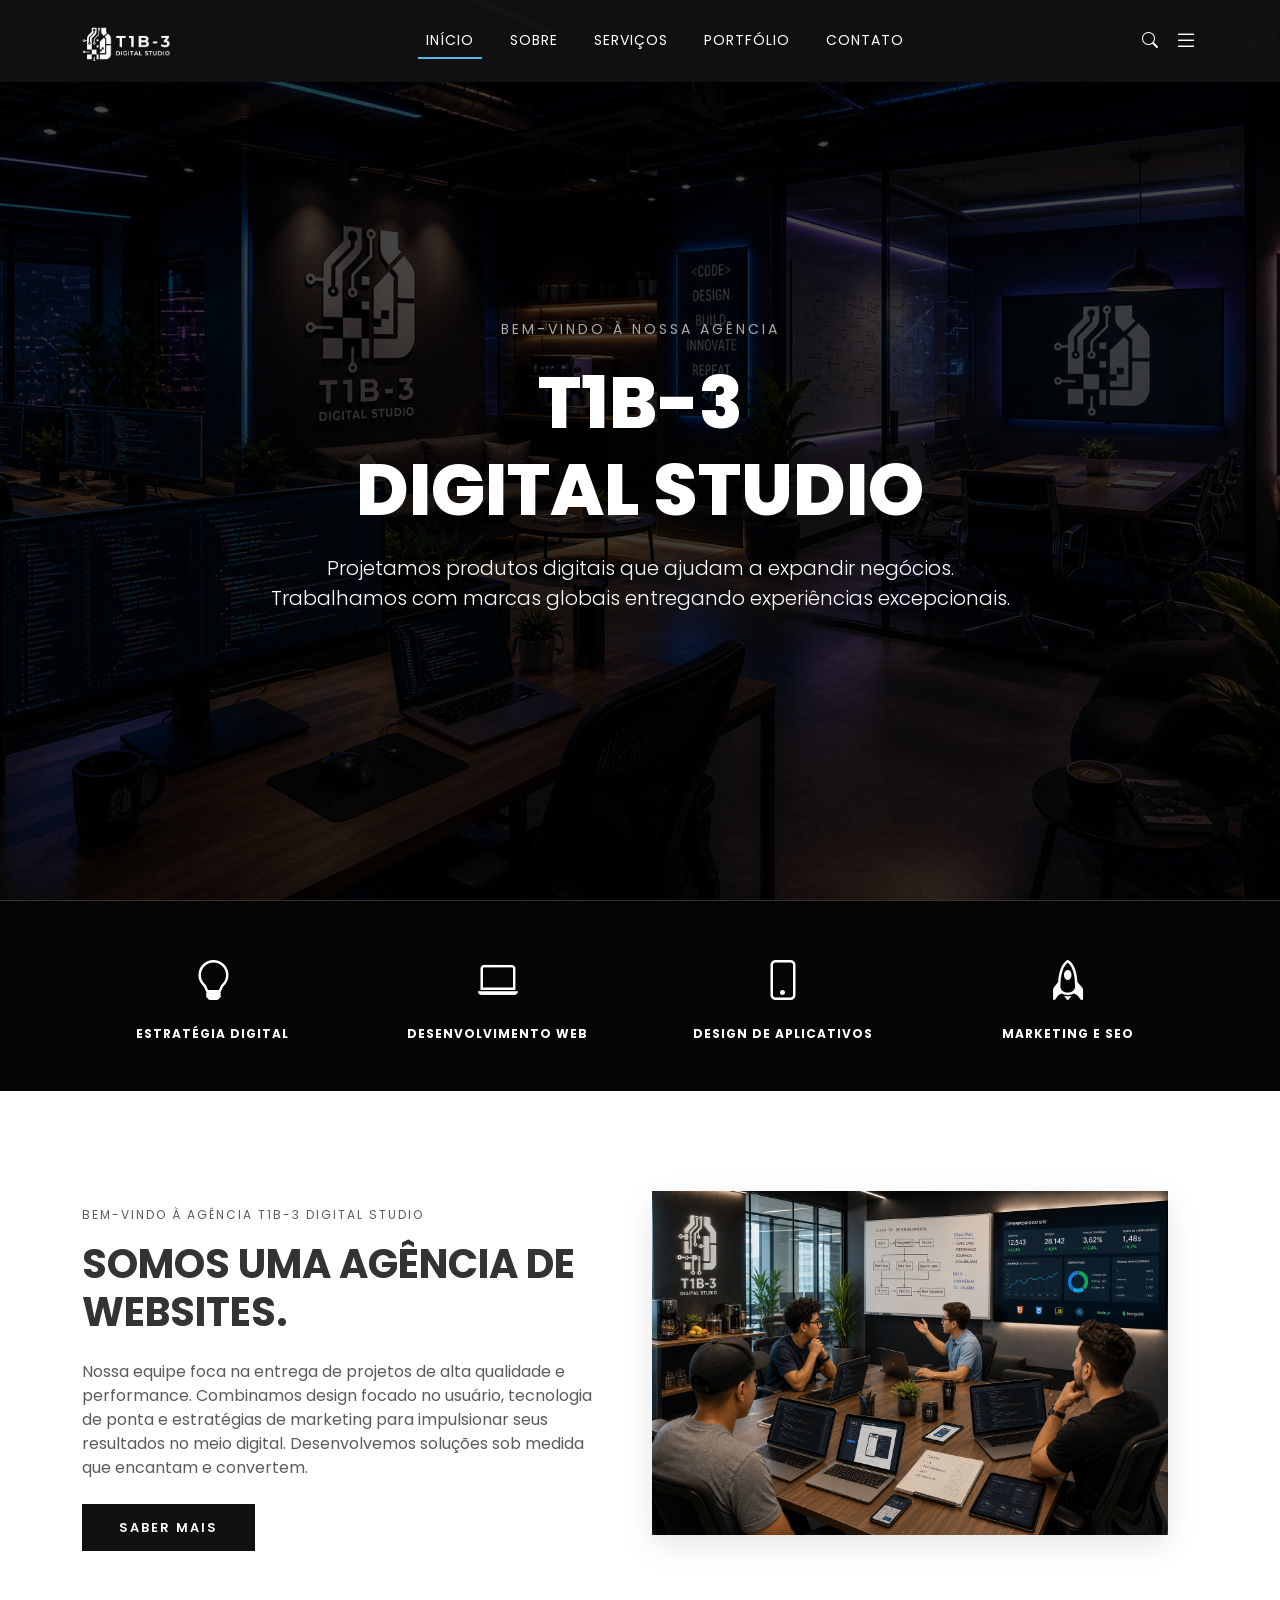
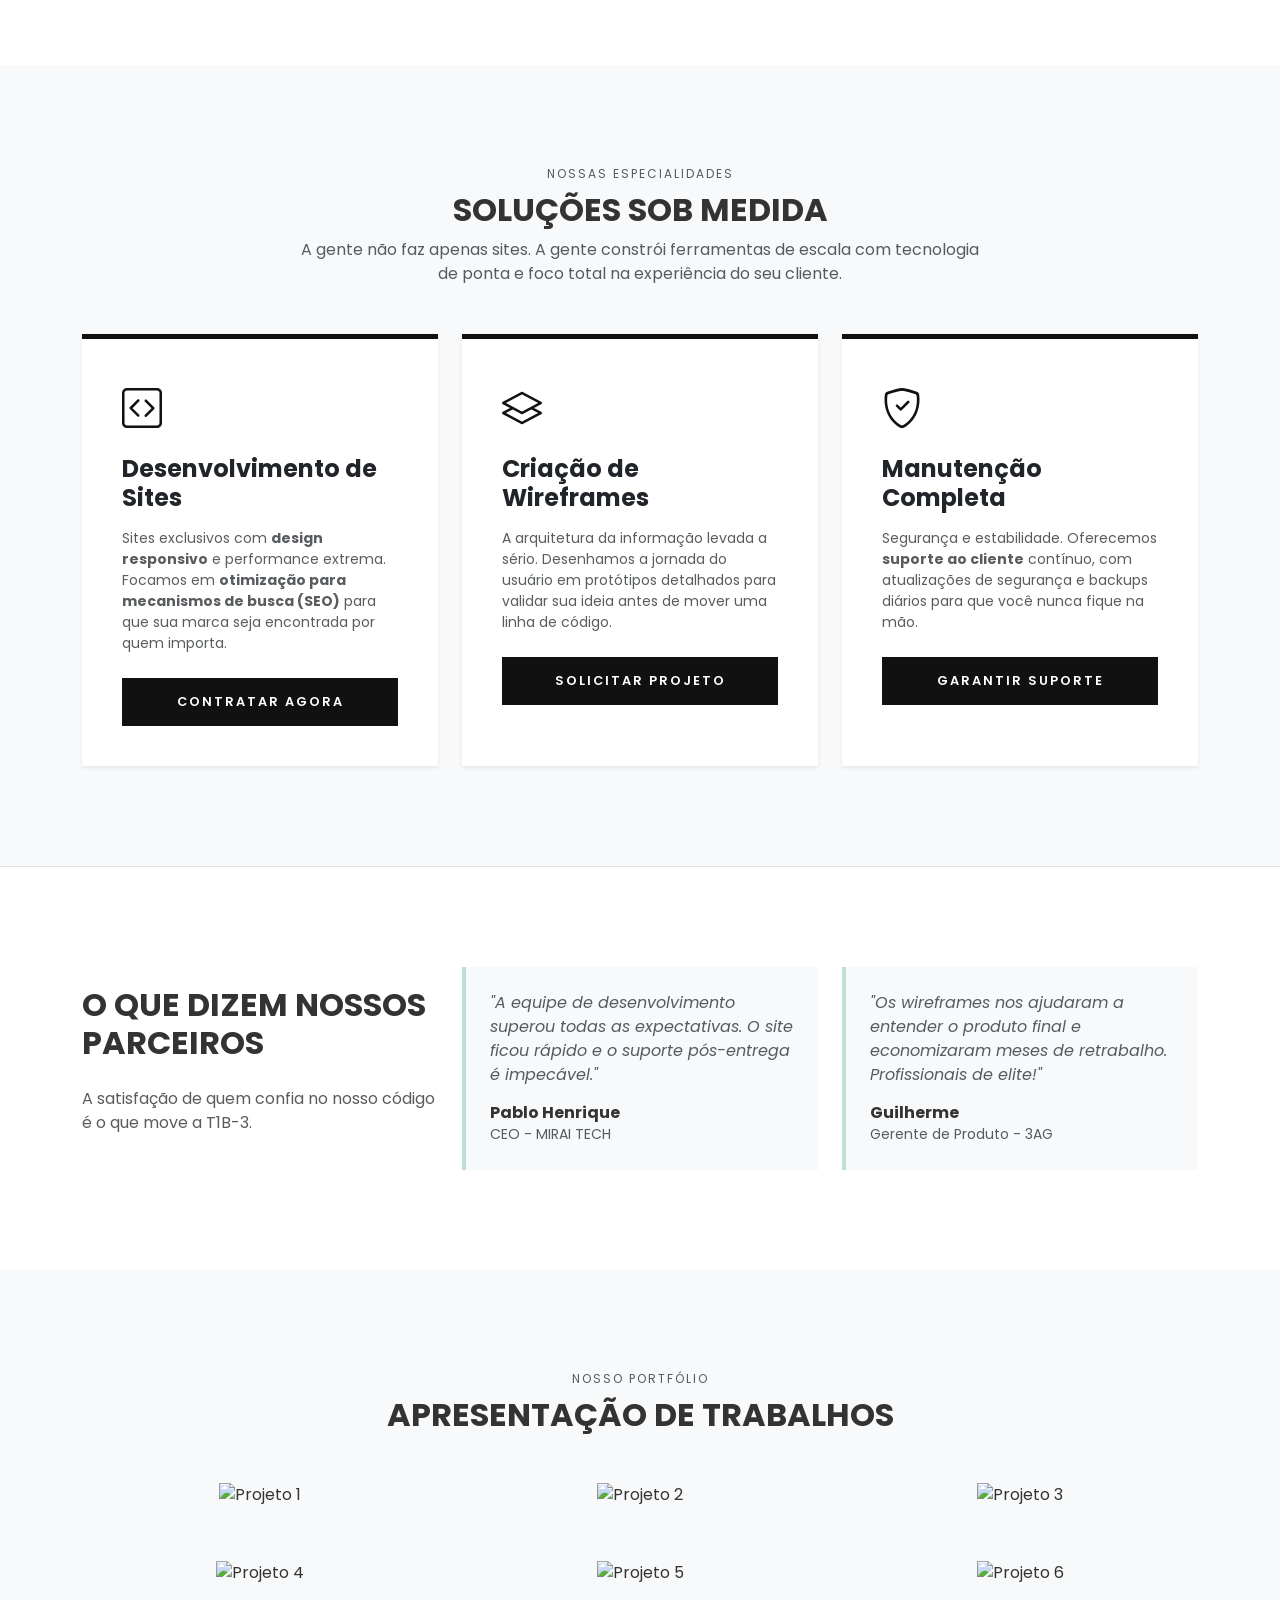
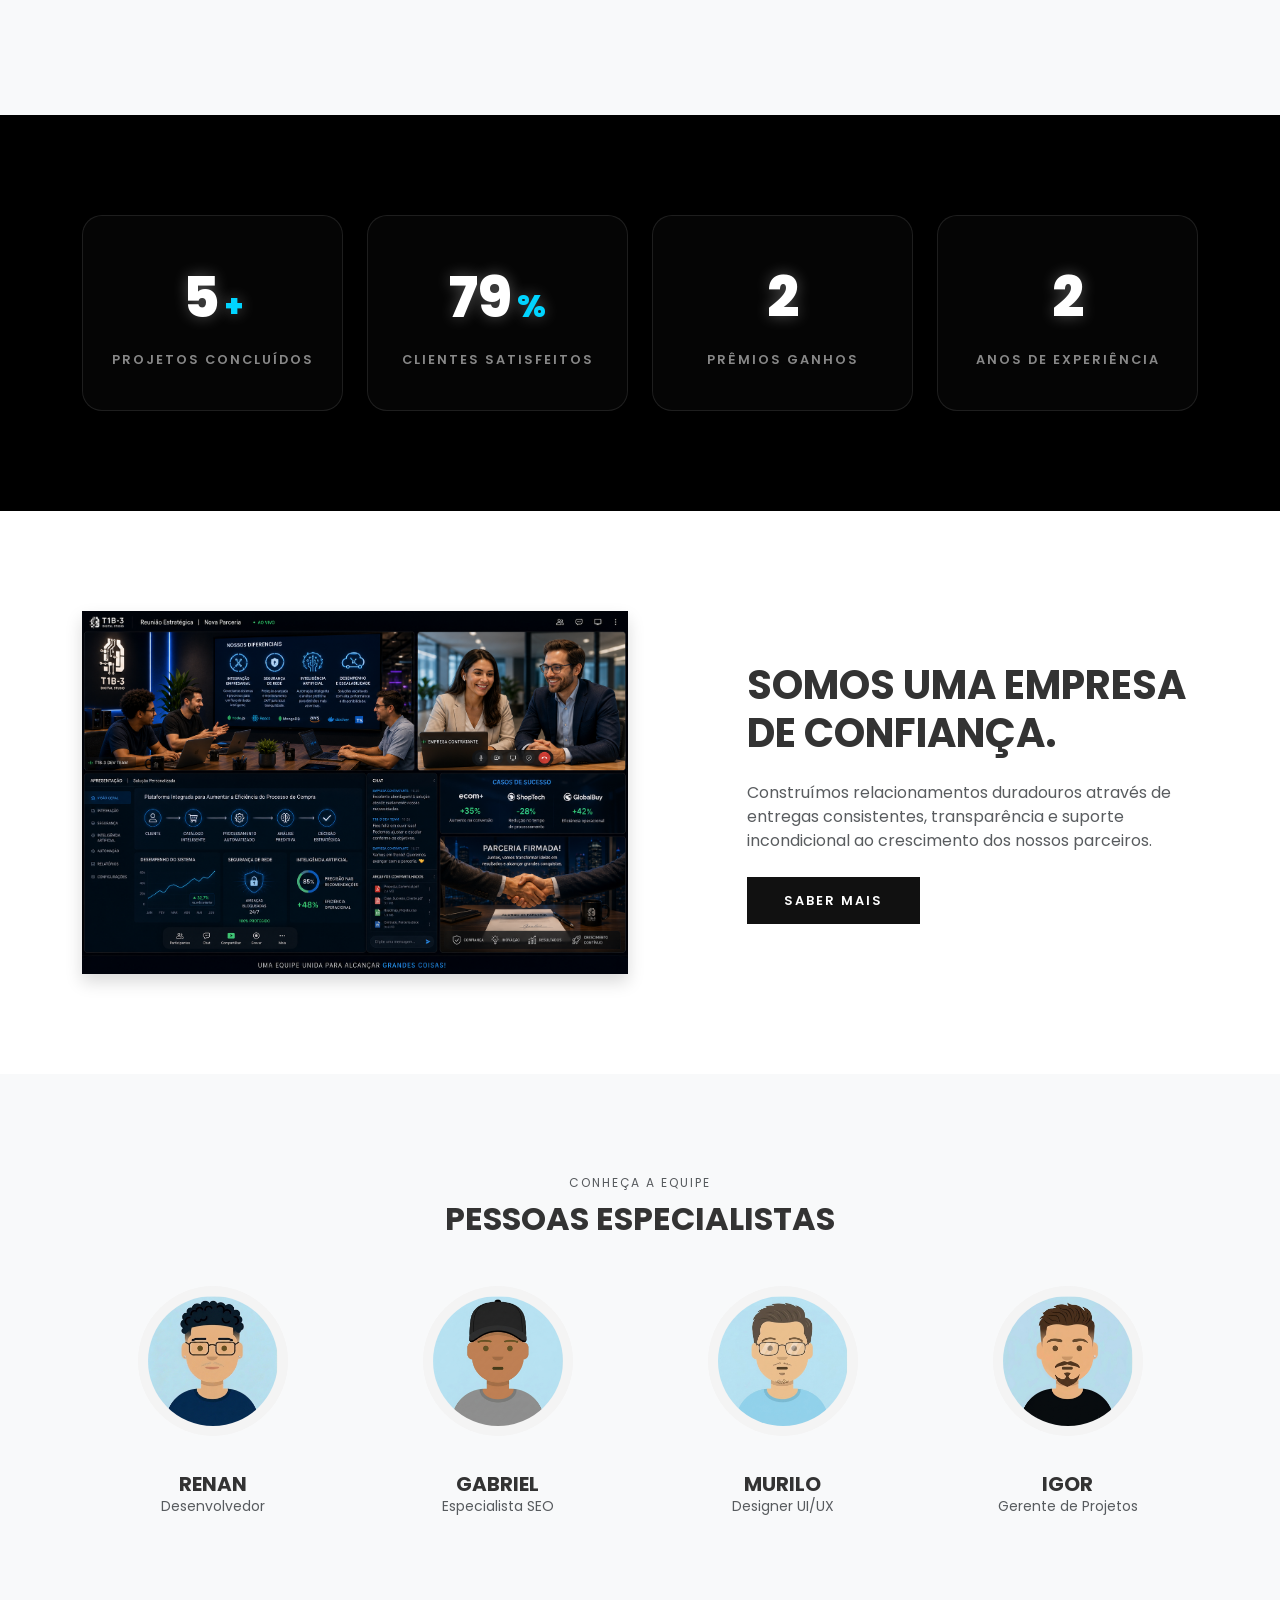
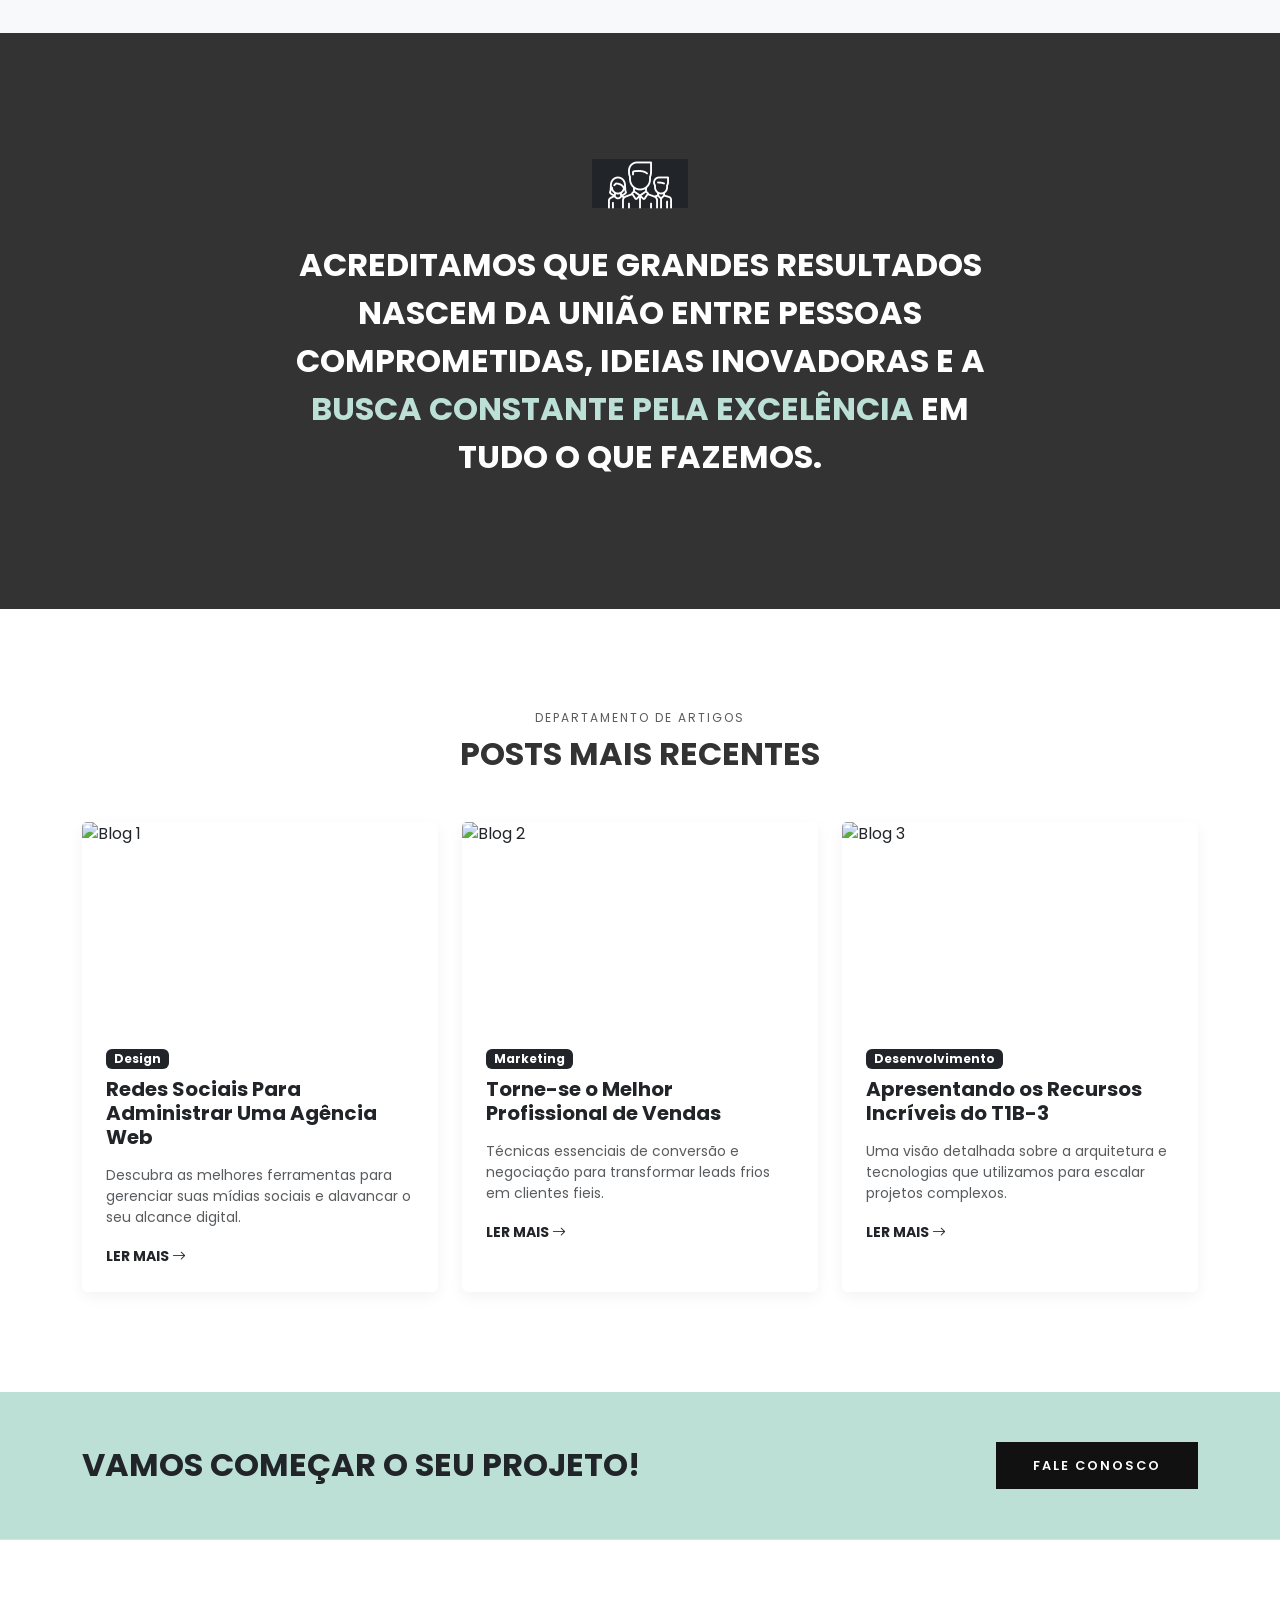
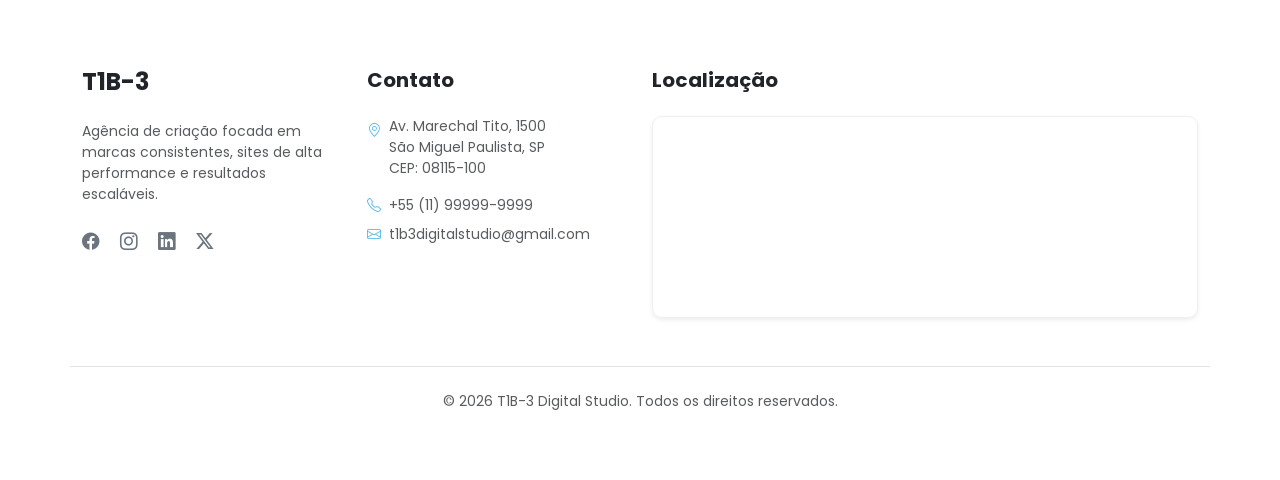
==== commit 5e3f1b06: "Add files via upload" ====
--- a/DStudio/index.html
+++ b/DStudio/index.html
@@ -22,7 +22,7 @@
     <nav class="navbar navbar-expand-lg fixed-top navbar-dark py-3">
         <div class="container">
             <a class="navbar-brand fw-bold fs-4" href="#">
-                <i> <img src="images/t1b.png" alt="T1B-3" style="width: 125px; height: auto;" > </i>
+                <i> <img src="images/t1b.png" alt="T1B-3" style="width: 90px; height: auto;" > </i>
             </a>
             <button class="navbar-toggler" type="button" data-bs-toggle="collapse" data-bs-target="#navbarNav">
                 <span class="navbar-toggler-icon"></span>
@@ -183,7 +183,7 @@
                         
                         <img src="https://images.unsplash.com/photo-1505691938895-1758d7feb511" alt="Projeto 1">
                         <div class="portfolio-overlay">
-                            <a href="#projeto1.html" target="_blank" class="text-white fs-1"><i class="bi bi-link-45deg"></i></a>
+                            <a href="projeto1.html" target="_blank" class="text-white fs-1"><i class="bi bi-link-45deg"></i></a>
                         </div>
                     </div>
                 </div>
@@ -191,7 +191,7 @@
                     <div class="portfolio-item">
                         <img src="https://images.unsplash.com/photo-1521572163474-6864f9cf17ab" alt="Projeto 2">
                         <div class="portfolio-overlay">
-                            <a href="#projeto2.html" target="_blank" class="text-white fs-1"><i class="bi bi-link-45deg"></i></a>
+                            <a href="projeto2.html" target="_blank" class="text-white fs-1"><i class="bi bi-link-45deg"></i></a>
                         </div>
                     </div>
                 </div>
@@ -199,7 +199,7 @@
                     <div class="portfolio-item">
                         <img src="https://images.unsplash.com/photo-1606813907291-d86efa9b94db" alt="Projeto 3">
                         <div class="portfolio-overlay">
-                            <a href="#projeto3.html" target="_blank" class="text-white fs-1"><i class="bi bi-link-45deg"></i></a>
+                            <a href="projeto3.html" target="_blank" class="text-white fs-1"><i class="bi bi-link-45deg"></i></a>
                         </div>
                     </div>
                 </div>
@@ -207,7 +207,7 @@
                     <div class="portfolio-item">
                         <img src="https://images.unsplash.com/photo-1555396273-367ea4eb4db5" alt="Projeto 4">
                         <div class="portfolio-overlay">
-                            <a href="#projeto4.html" target="_blank" class="text-white fs-1"><i class="bi bi-link-45deg"></i></a>
+                            <a href="projeto4.html" target="_blank" class="text-white fs-1"><i class="bi bi-link-45deg"></i></a>
                         </div>
                     </div>
                 </div>
@@ -215,7 +215,7 @@
                     <div class="portfolio-item">
                         <img src="https://images.unsplash.com/photo-1560518883-ce09059eeffa" alt="Projeto 5">
                         <div class="portfolio-overlay">
-                            <a href="#projeto5.html" target="_blank" class="text-white fs-1"><i class="bi bi-link-45deg"></i></a>
+                            <a href="projeto5.html" target="_blank" class="text-white fs-1"><i class="bi bi-link-45deg"></i></a>
                         </div>
                     </div>
                 </div>
@@ -223,7 +223,7 @@
                     <div class="portfolio-item">
                         <img src="https://images.unsplash.com/photo-1517836357463-d25dfeac3438?auto=format&fit=crop&w=800&q=80" alt="Projeto 6">
                         <div class="portfolio-overlay">
-                            <a href="#projeto6.html" target="_blank" class="text-white fs-1"><i class="bi bi-link-45deg"></i></a>
+                            <a href="projeto6.html" target="_blank" class="text-white fs-1"><i class="bi bi-link-45deg"></i></a>
                         </div>
                     </div>
                 </div>
@@ -342,7 +342,7 @@
             <div class="row g-4">
                 <div class="col-md-4">
                     <div class="card blog-card h-100">
-                        <img src="https://images.unsplash.com/photo-1515378960530-7c0da6229b92?auto=format&fit=crop&w=600&q=80" class="card-img-top" alt="Blog 1">
+                        <img src="./images/redes.png" class="card-img-top" alt="Blog 1">
                         <div class="card-body p-4">
                             <span class="badge bg-dark mb-2">Design</span>
                             <h5 class="card-title fw-bold">Redes Sociais Para Administrar Uma Agência Web</h5>
--- a/DStudio/css/style.css
+++ b/DStudio/css/style.css
@@ -351,4 +351,31 @@
 .btn-custom {
     letter-spacing: 2px;
     font-size: 0.8rem;
+}
+
+.footer-social a {
+    color: #6c757d;
+    font-size: 1.1rem;
+    transition: color 0.3s ease;
+}
+
+.footer-social a:hover {
+    color: #5ab9ea; 
+}
+
+.map-wrapper {
+    width: 100%;
+    border-radius: 10px;
+    overflow: hidden;
+    line-height: 0;
+    border: 1px solid #f0f0f0;
+}
+
+.map-wrapper iframe {
+    filter: grayscale(20%) contrast(1.1); 
+}
+
+
+.bi-geo-alt, .bi-telephone, .bi-envelope {
+    color: #5ab9ea !important; 
 }
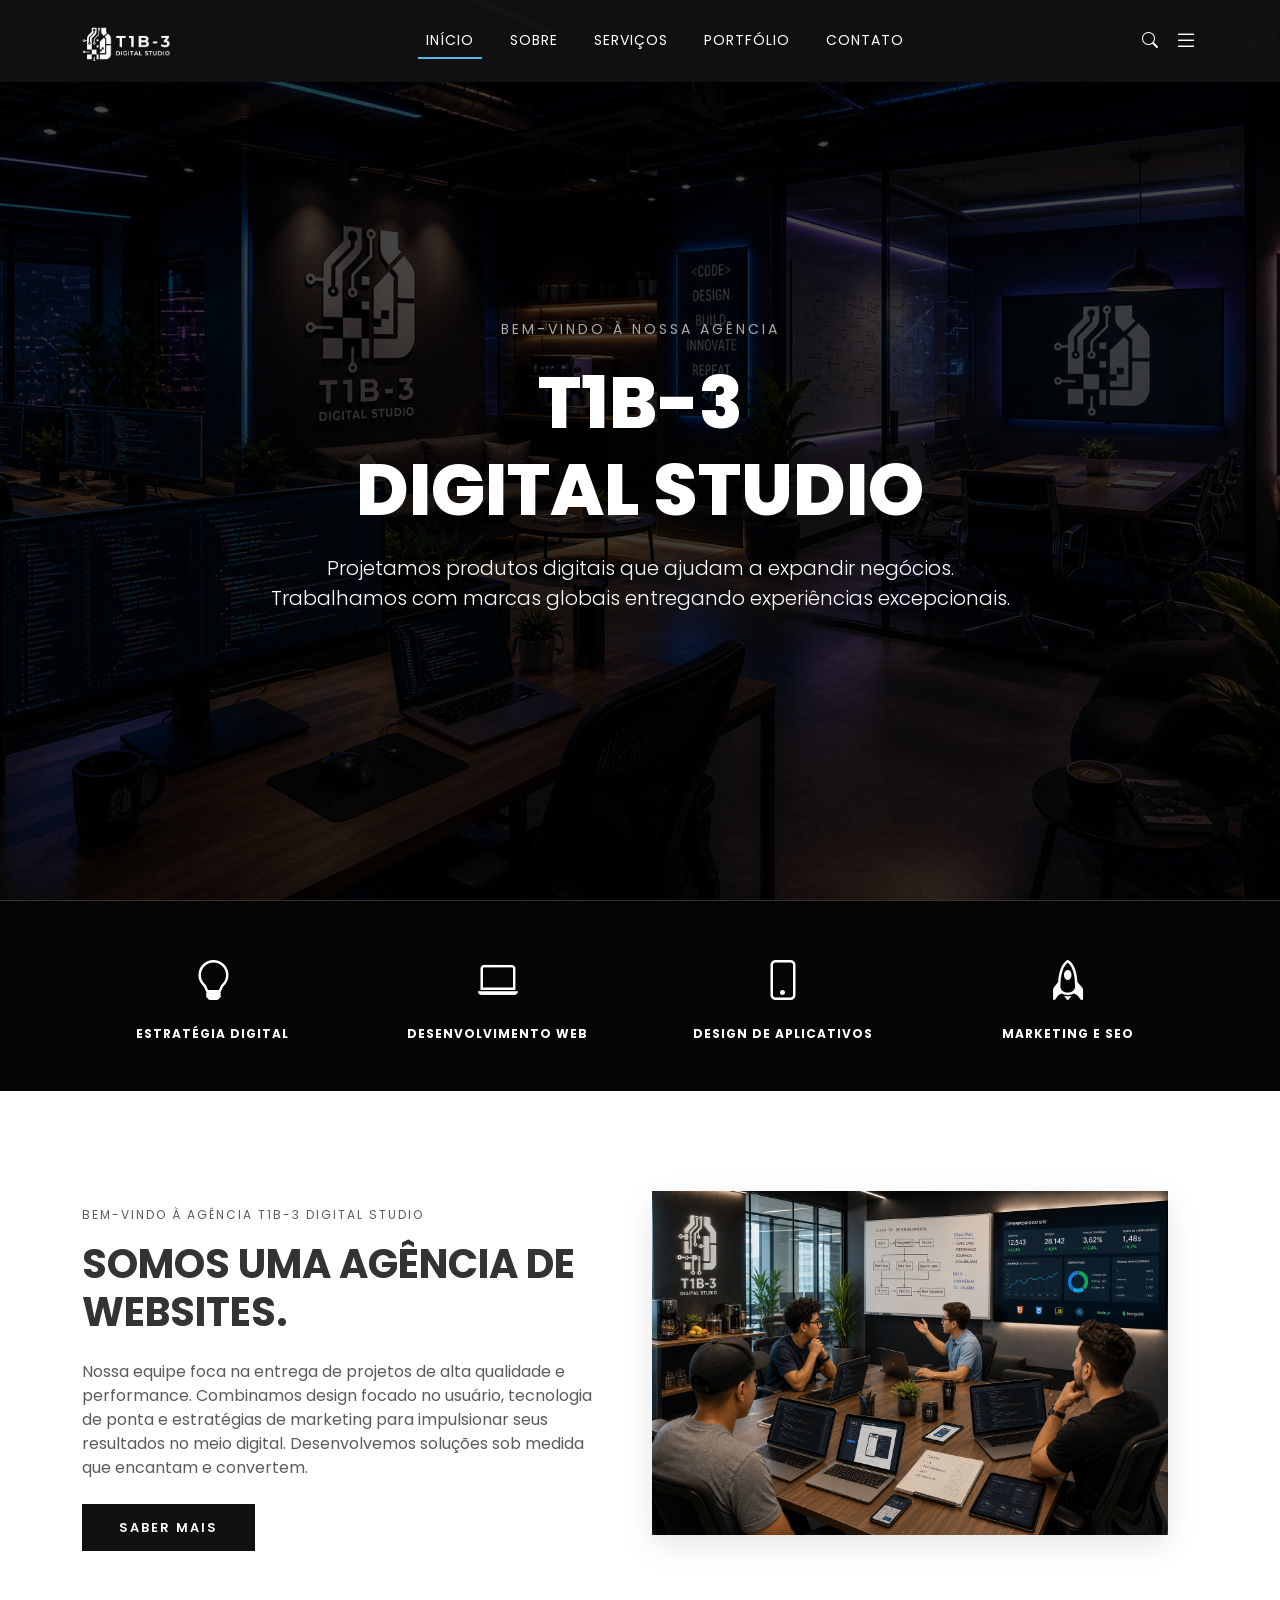
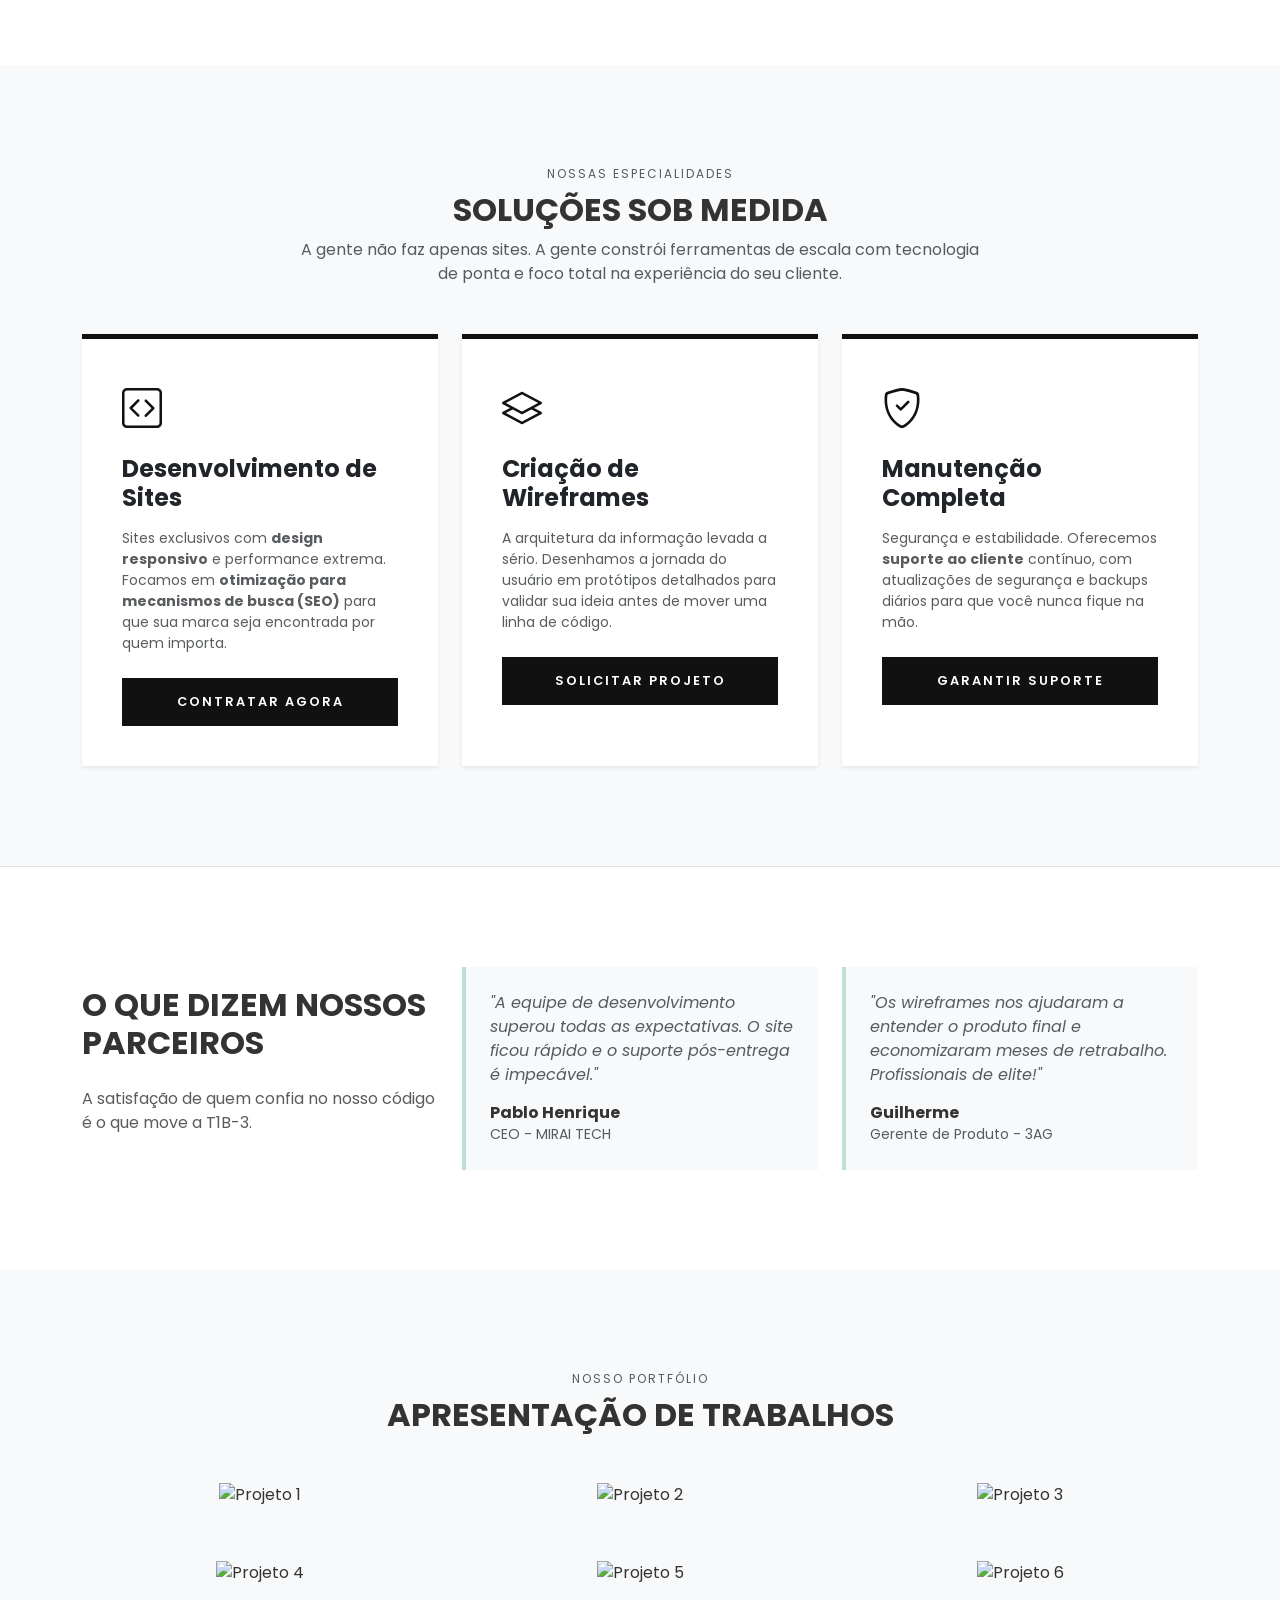
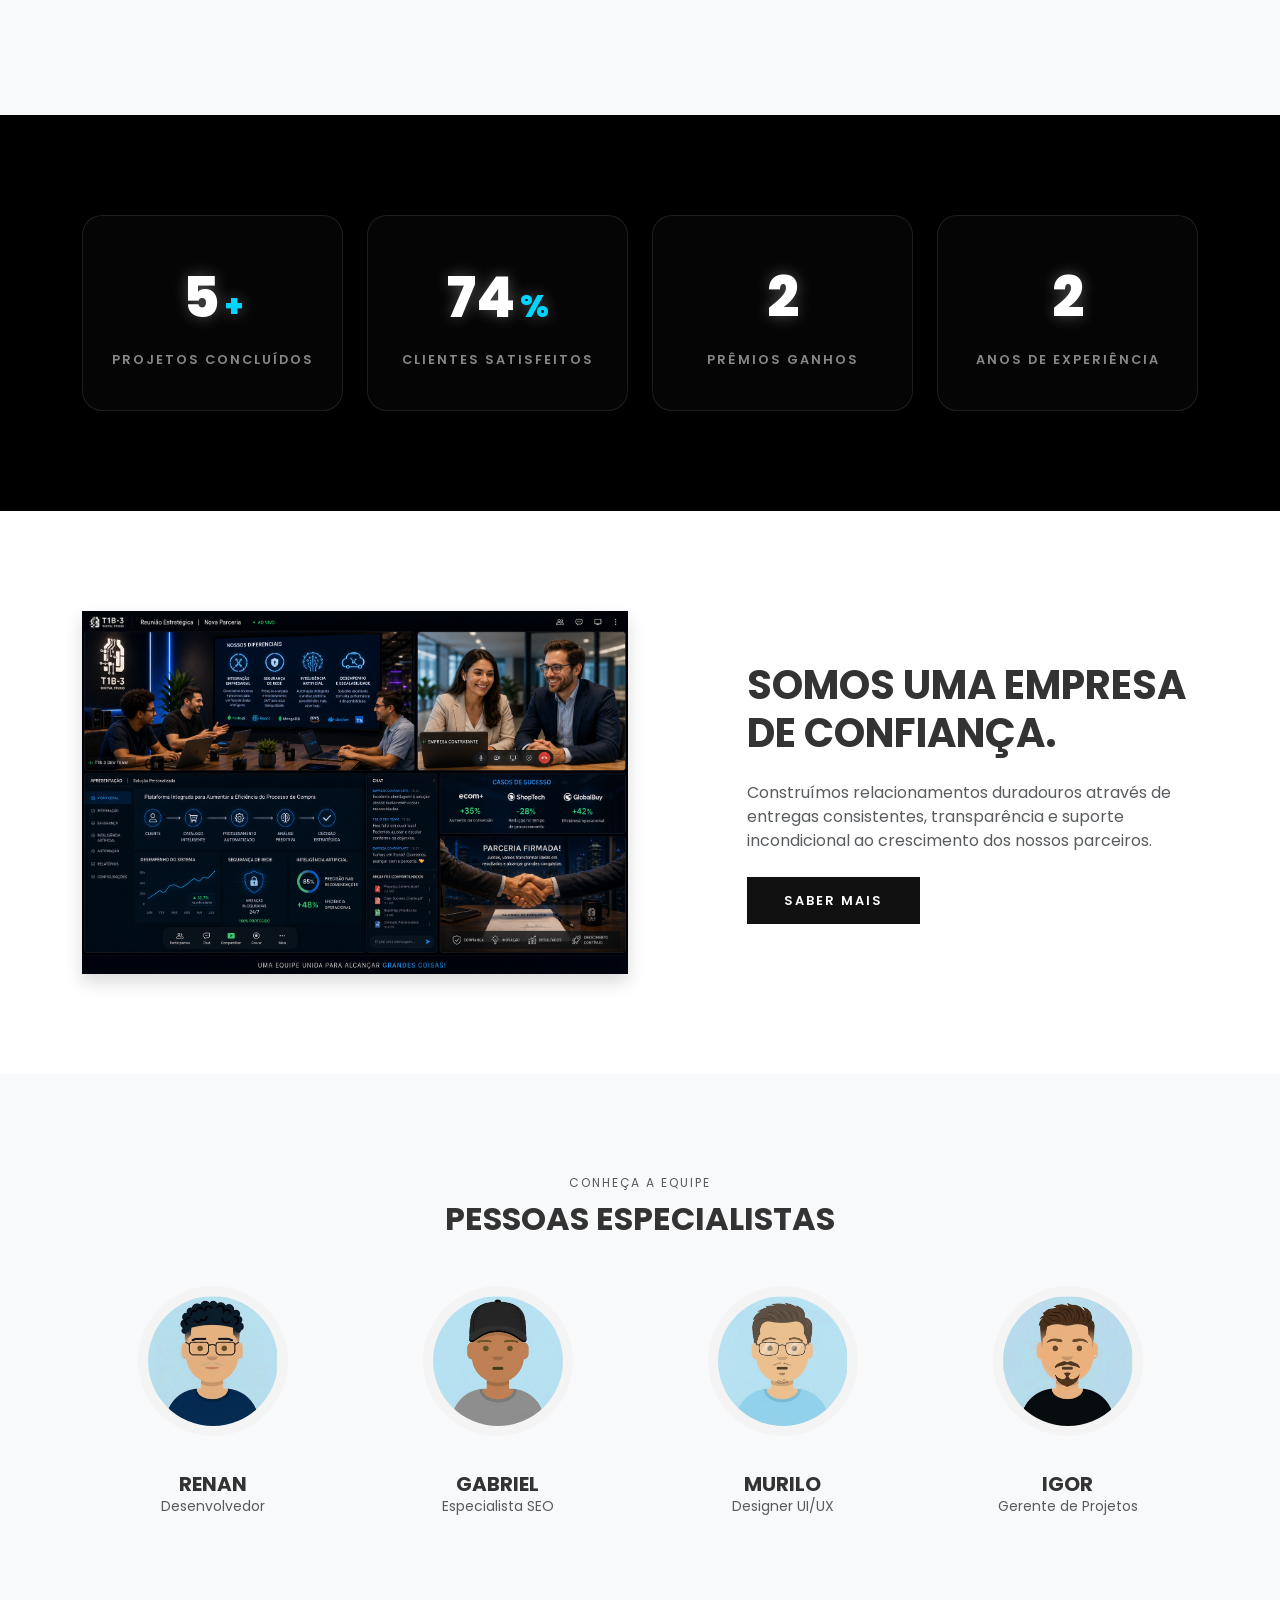
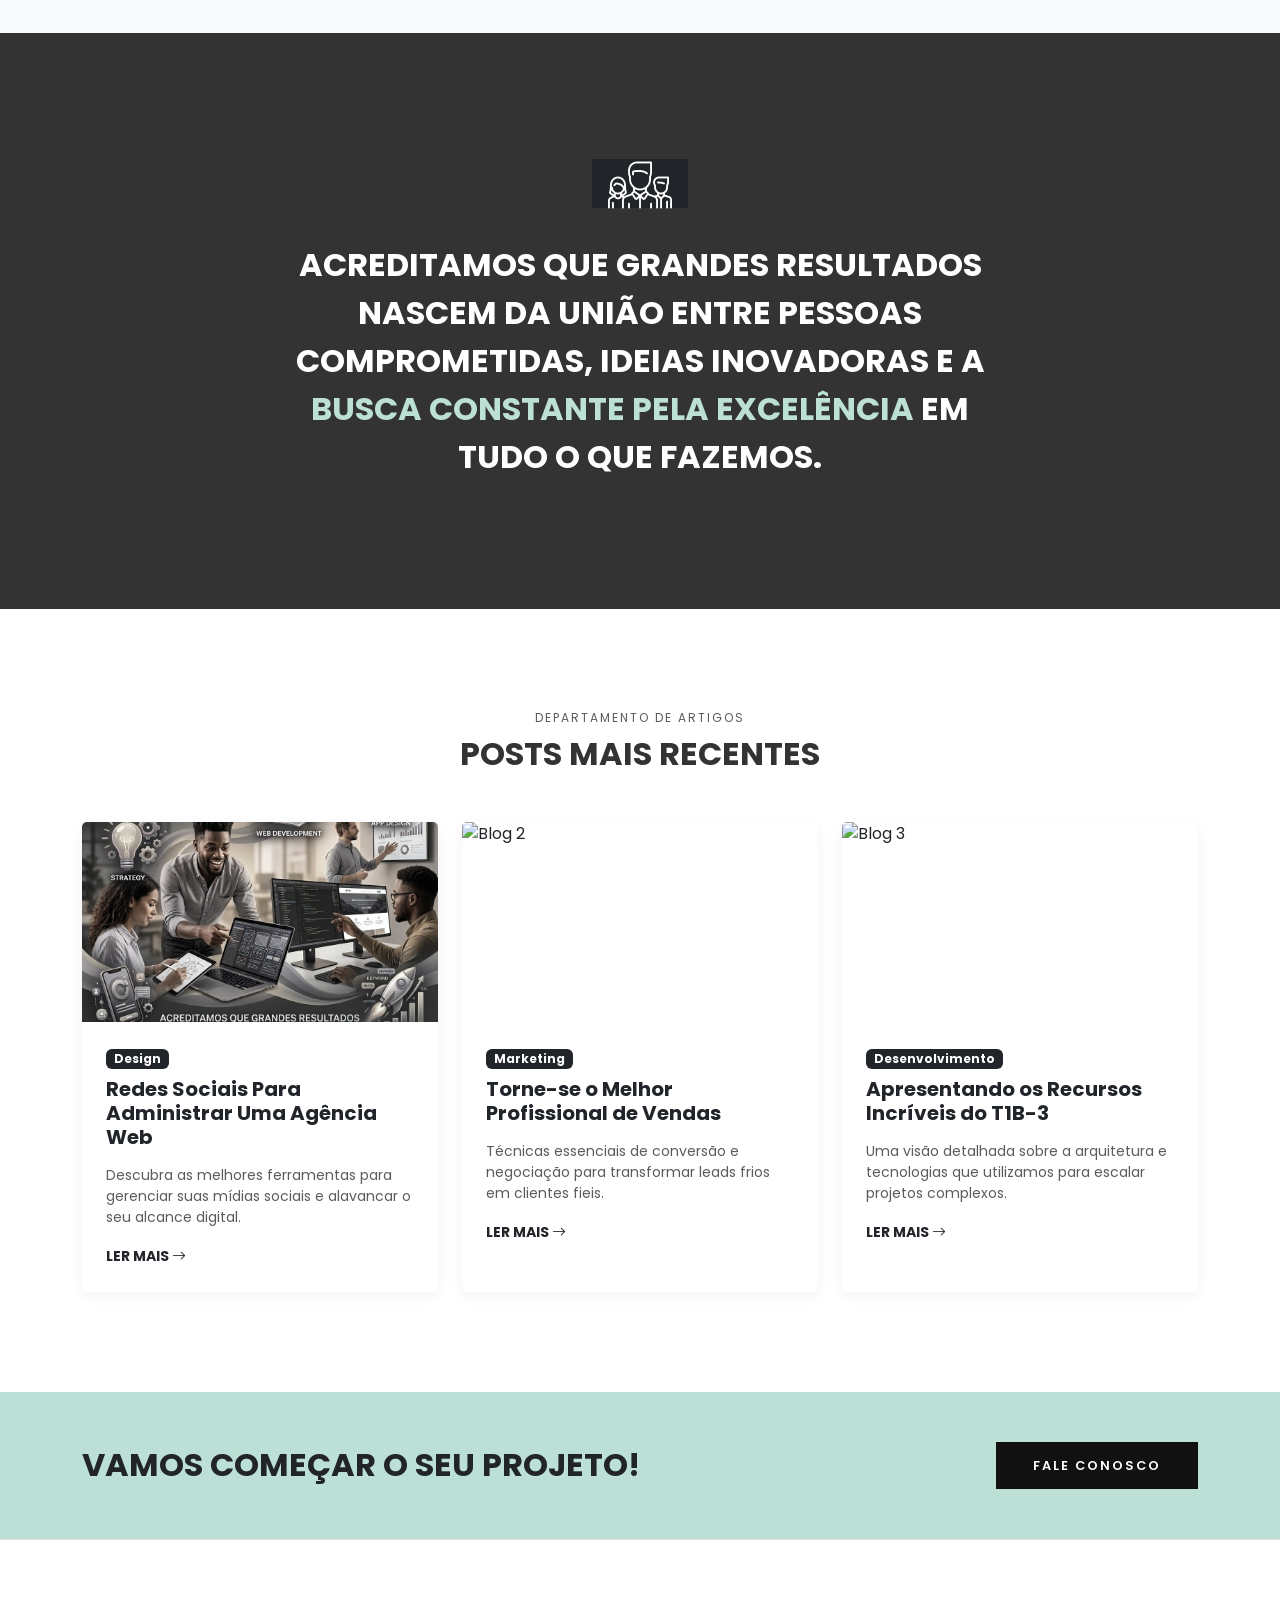
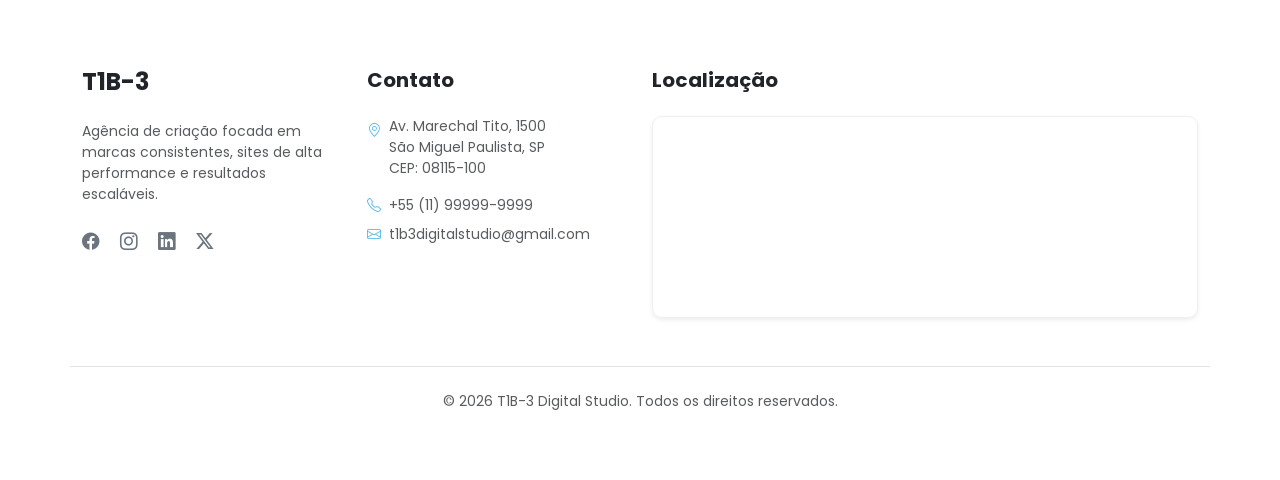
==== commit 487dbbb7: "Add files via upload" ====
--- a/DStudio/index.html
+++ b/DStudio/index.html
@@ -430,7 +430,7 @@
                 <div class="footer-social">
                     <a href="#" class="me-3"><i class="bi bi-facebook"></i></a>
                     <a href="https://www.instagram.com/t1b_3_digitalstudio/" target="_blank" class="me-3"><i class="bi bi-instagram"></i></a>
-                    <a href="#" class="me-3"><i class="bi bi-linkedin"></i></a>
+                    <a href="https://x.com/t1b_332306" class="me-3"><i class="bi bi-linkedin"></i></a>
                     <a href="#"><i class="bi bi-twitter-x"></i></a>
                 </div>
             </div>
--- a/DStudio/css/style.css
+++ b/DStudio/css/style.css
@@ -378,4 +378,5 @@
 
 .bi-geo-alt, .bi-telephone, .bi-envelope {
     color: #5ab9ea !important; 
-}+}
+
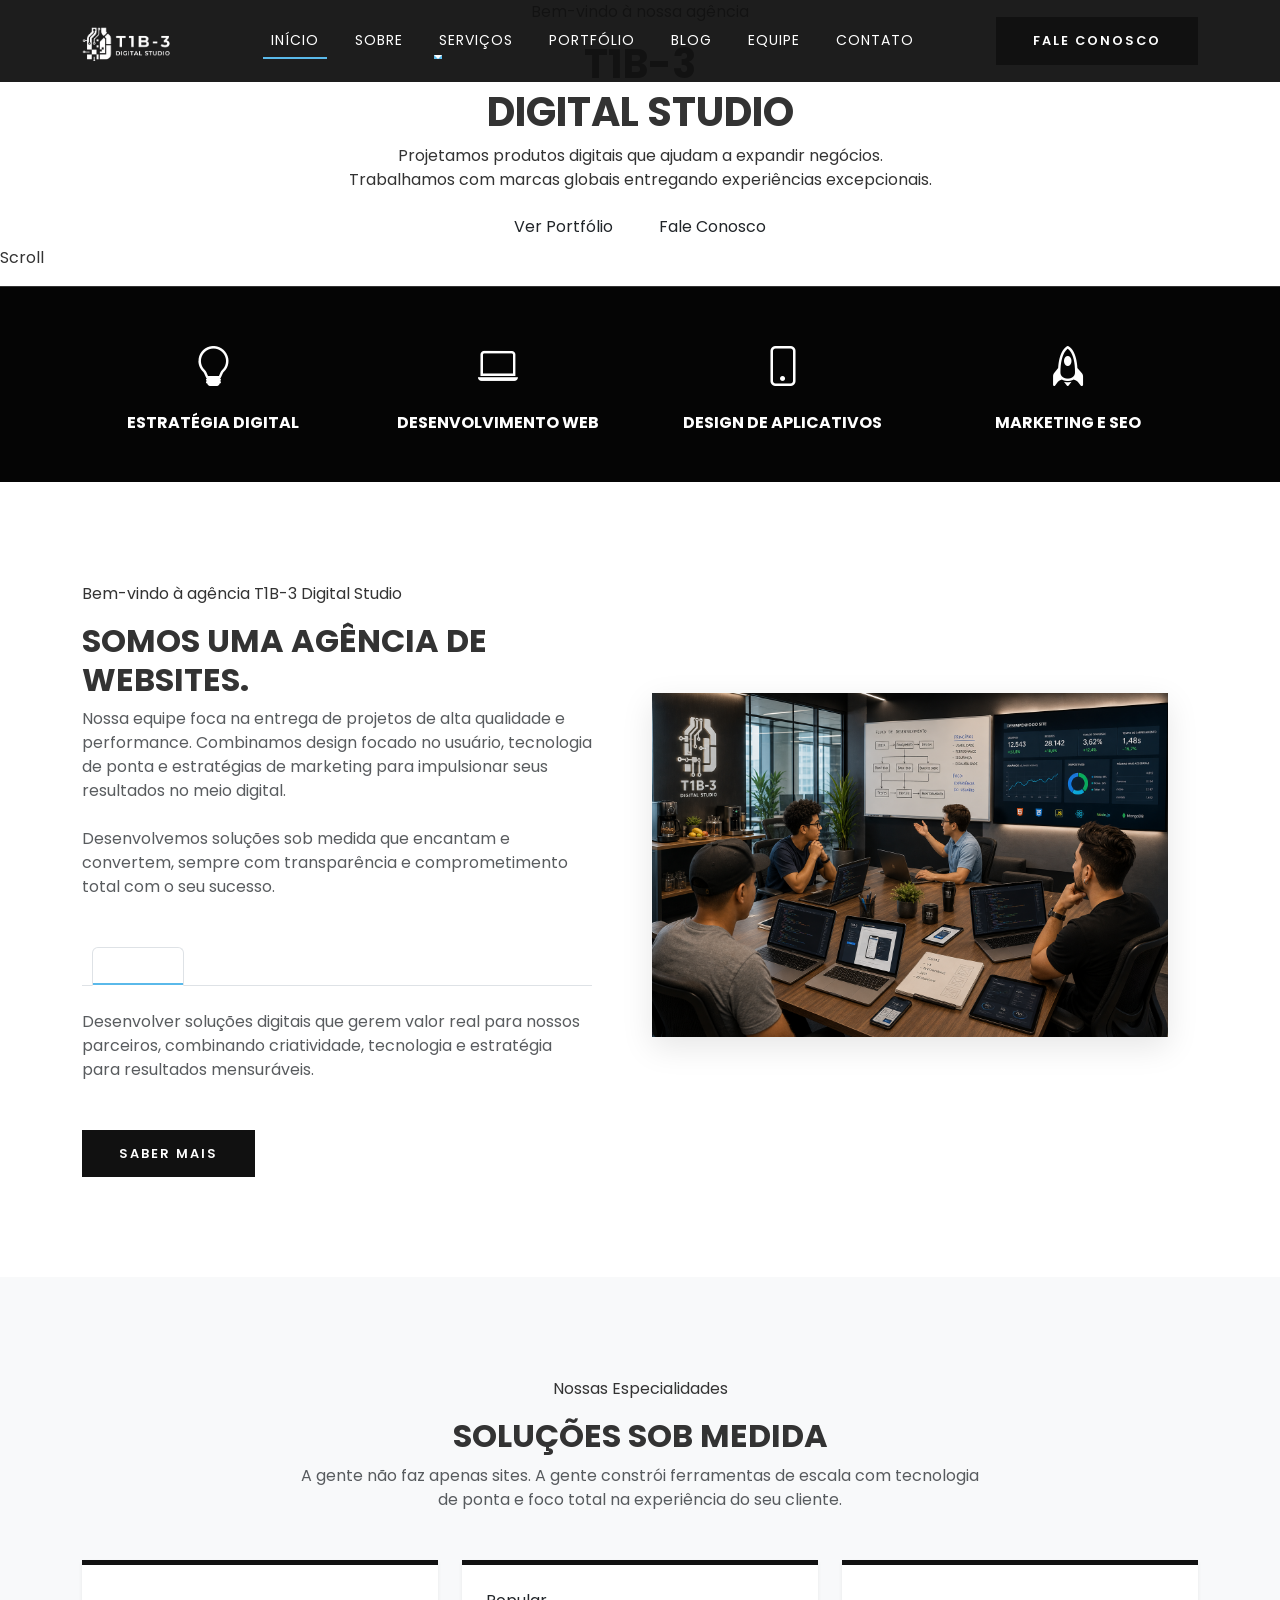
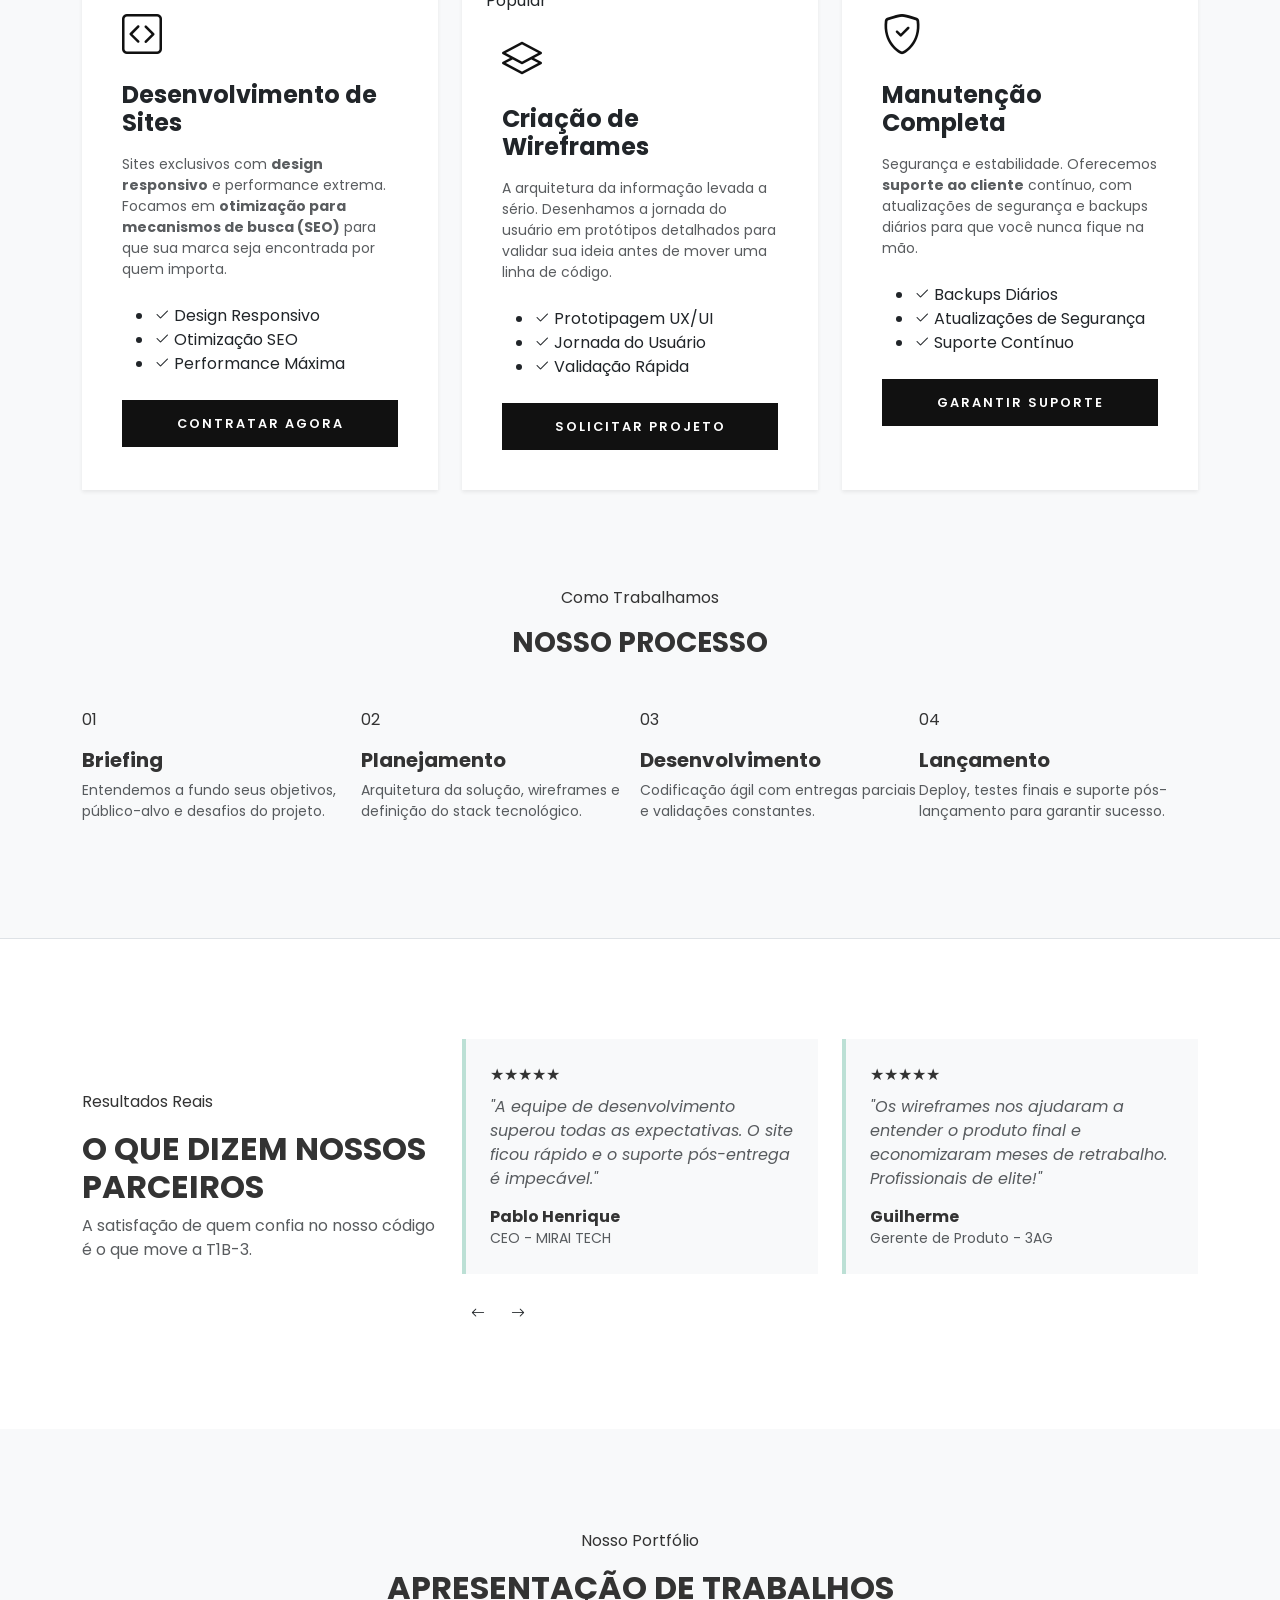
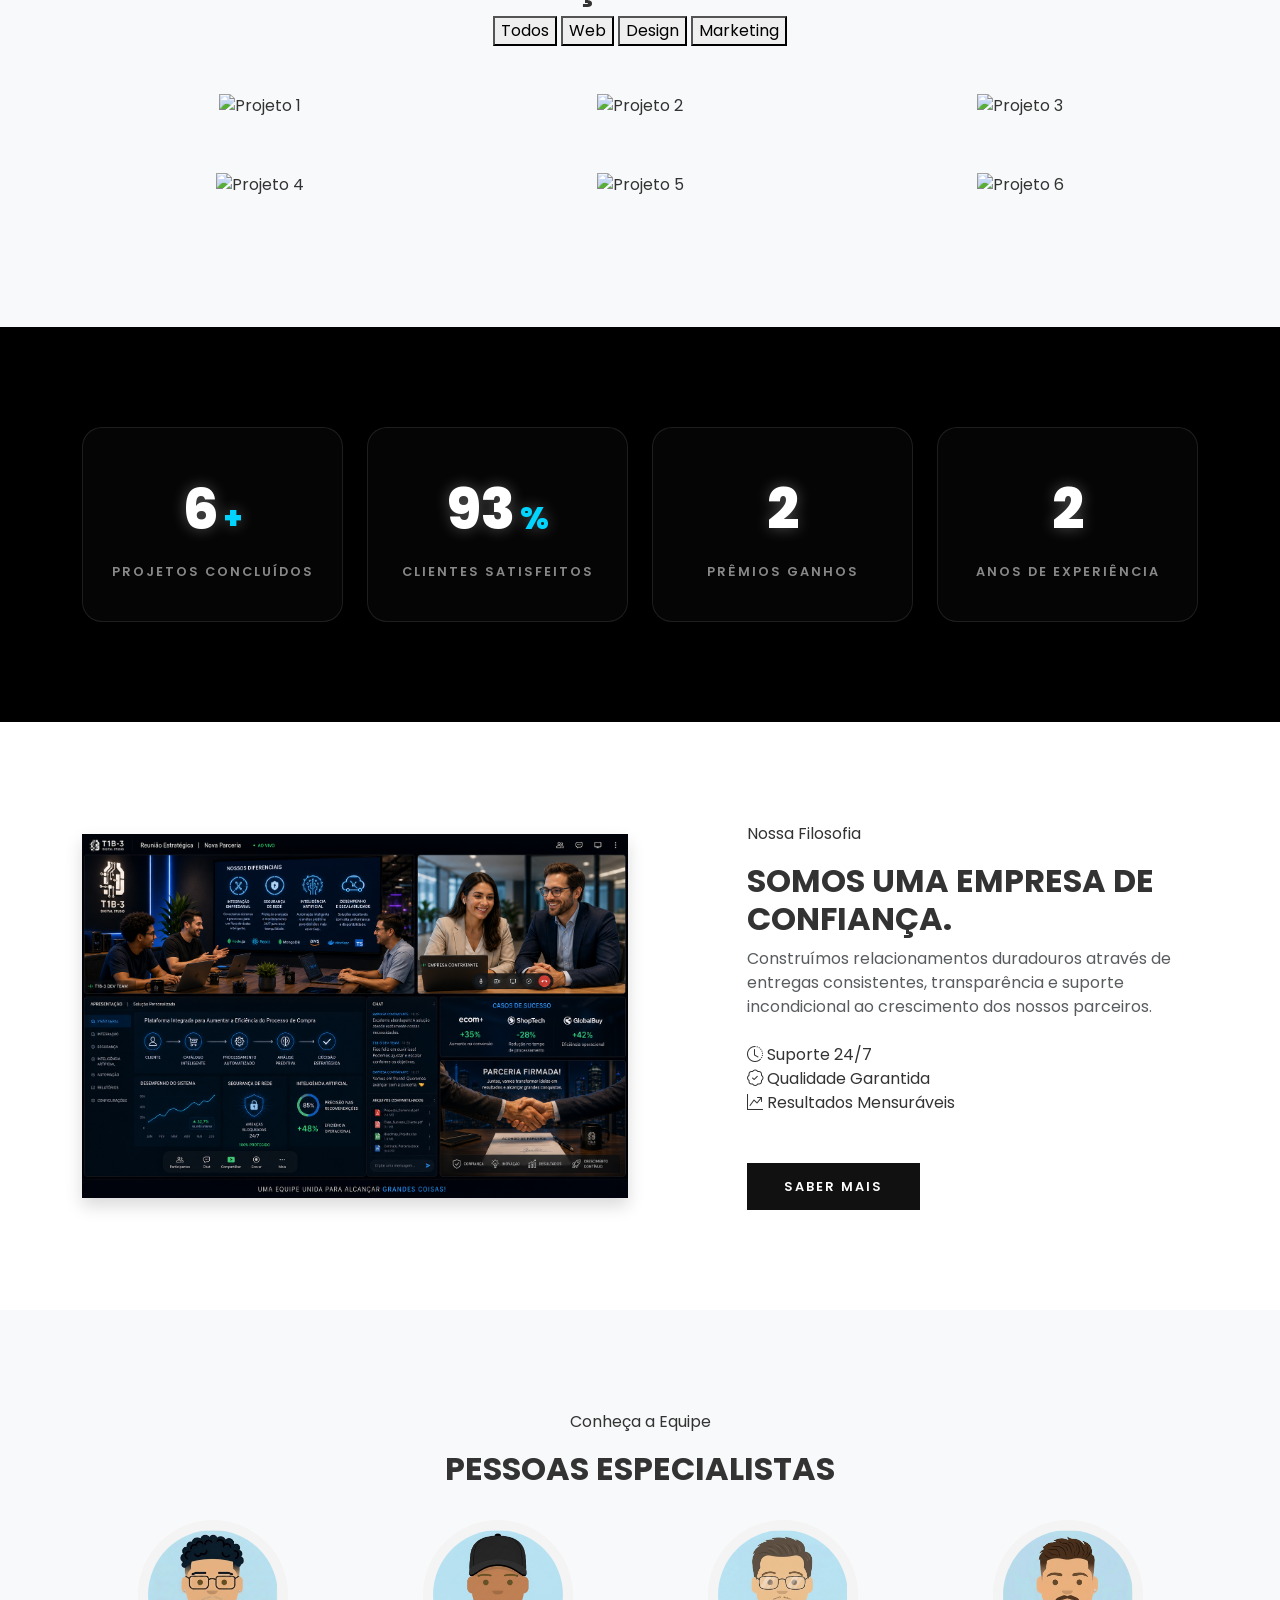
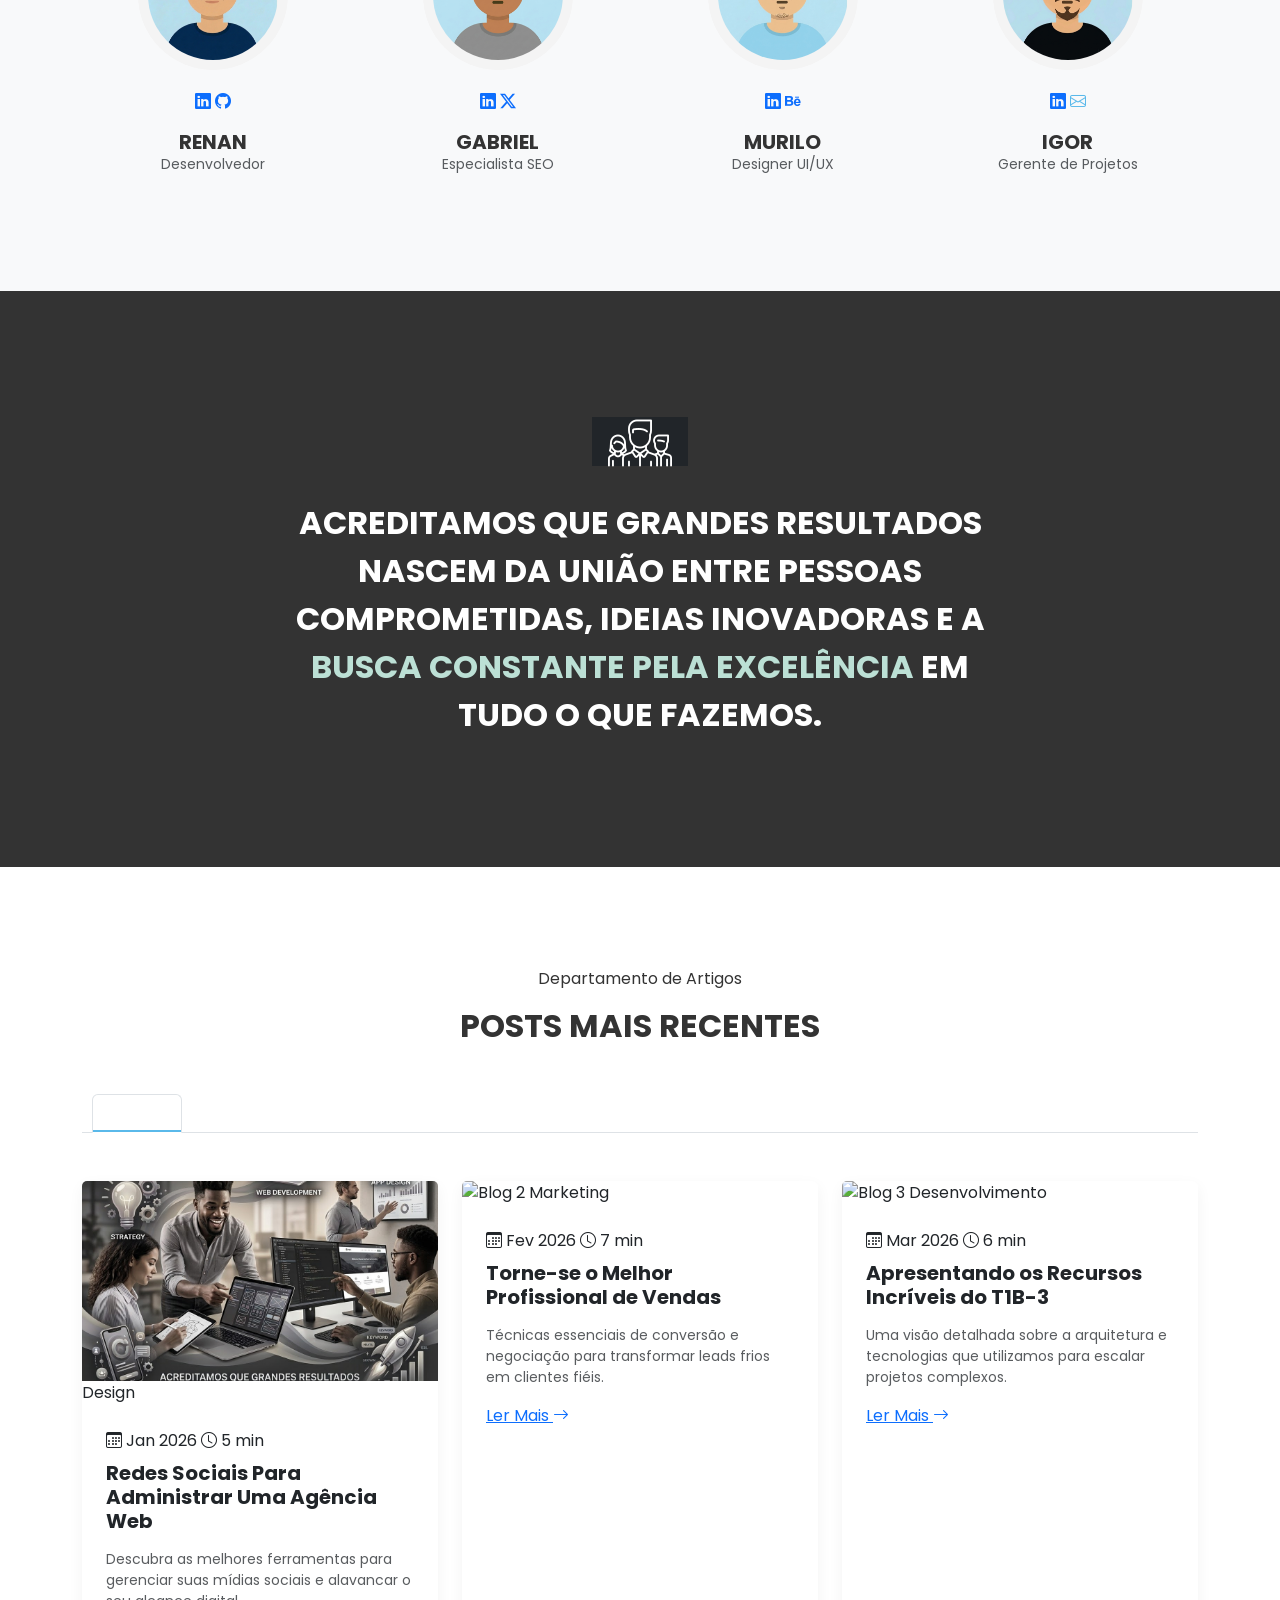
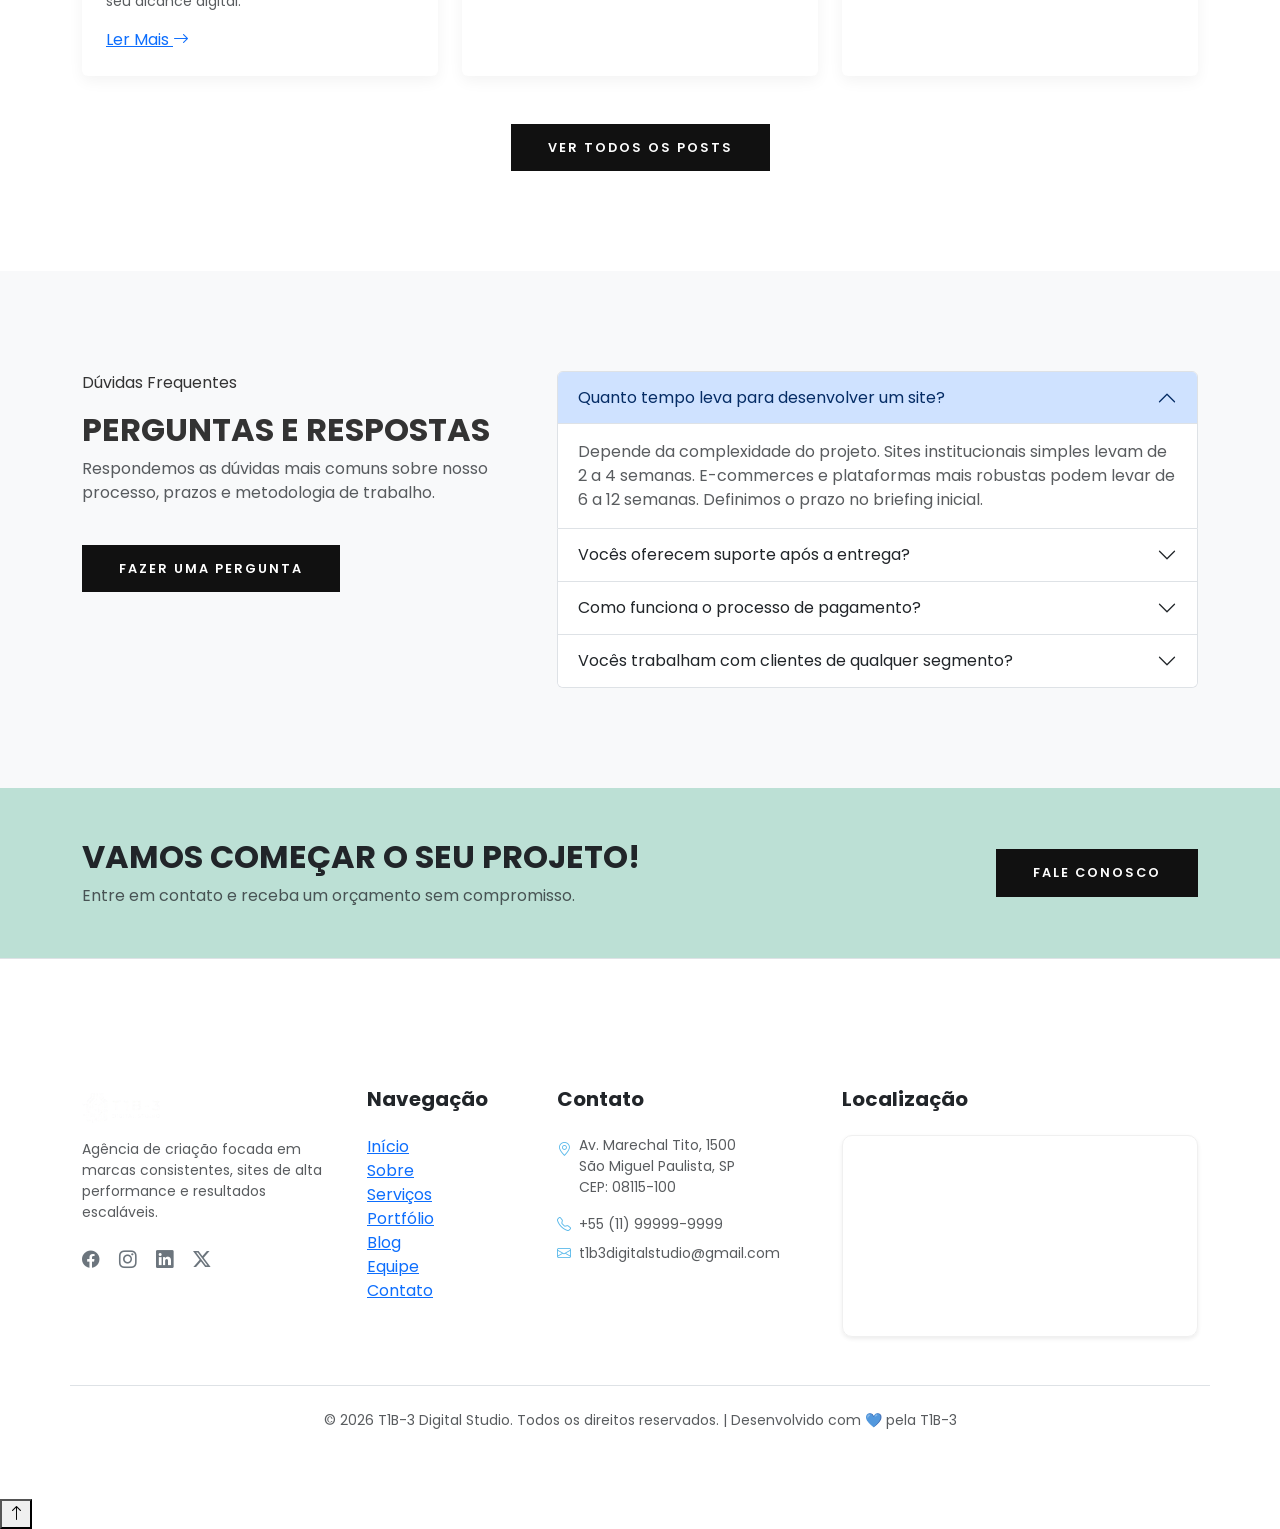
==== commit 4d899738: "Add files via upload" ====
--- a/DStudio/index.html
+++ b/DStudio/index.html
@@ -1,481 +1,919 @@
-<!DOCTYPE html>
-<html lang="pt-BR">
-<head>
-    <meta charset="UTF-8">
-    <meta name="viewport" content="width=device-width, initial-scale=1.0">
-    <title>T1B-3 Digital Studio</title>
-    <link href="https://cdn.jsdelivr.net/npm/bootstrap@5.3.2/dist/css/bootstrap.min.css" rel="stylesheet">
-    <link rel="stylesheet" href="https://cdn.jsdelivr.net/npm/bootstrap-icons@1.11.1/font/bootstrap-icons.css">
-    <link href="https://fonts.googleapis.com/css2?family=Poppins:wght@300;400;600;700;800&display=swap" rel="stylesheet">
-    <script src="./js/script.js"></script>
-    <link rel="stylesheet" href="./css/style.css">
-
-<link rel="preconnect" href="https://fonts.googleapis.com">
-<link rel="preconnect" href="https://fonts.gstatic.com" crossorigin>
-
-<link href="https://fonts.googleapis.com/css2?family=Poppins:wght@300;400;600;700;800&display=swap" rel="stylesheet">
-    
-
-</head>
-<body data-bs-spy="scroll" data-bs-target=".navbar" data-bs-offset="100">
-    <script src="https://cdn.jsdelivr.net/npm/swiper@11/swiper-bundle.min.js"></script>
-    <nav class="navbar navbar-expand-lg fixed-top navbar-dark py-3">
-        <div class="container">
-            <a class="navbar-brand fw-bold fs-4" href="#">
-                <i> <img src="images/t1b.png" alt="T1B-3" style="width: 90px; height: auto;" > </i>
-            </a>
-            <button class="navbar-toggler" type="button" data-bs-toggle="collapse" data-bs-target="#navbarNav">
-                <span class="navbar-toggler-icon"></span>
-            </button>
-            <div class="collapse navbar-collapse justify-content-center" id="navbarNav">
-                <ul class="navbar-nav">
-                    <li class="nav-item"><a class="nav-link active" href="#inicio">Início</a></li>
-                    <li class="nav-item"><a class="nav-link" href="#sobre">Sobre</a></li>
-                    <li class="nav-item"><a class="nav-link" href="#servicos">Serviços</a></li>
-                    <li class="nav-item"><a class="nav-link" href="#portfolio">Portfólio</a></li>
-                    <li class="nav-item"><a class="nav-link" href="#contato">Contato</a></li>
-                </ul>
-            </div>
-            <div class="d-none d-lg-flex align-items-center">
-                <a href="#" class="text-white me-3"><i class="bi bi-search"></i></a>
-                <a href="#" class="text-white fs-4"><i class="bi bi-list"></i></a>
-            </div>
-        </div>
-    </nav>
-   
-    <section id="inicio" class="hero">
-        <div class="container">
-            <div class="row justify-content-center">
-                <div class="col-lg-10">
-                    <p class="hero-subtitle text-uppercase">Bem-vindo à nossa agência</p>
-                    <h1>T1B-3<br>DIGITAL STUDIO</h1>
-                    <p class="lead mb-5">Projetamos produtos digitais que ajudam a expandir negócios.<br>Trabalhamos com marcas globais entregando experiências excepcionais.</p>
-                </div>
-            </div>
-        </div>
-    </section>
-
-    <section class="services-bar text-center">
-        <div class="container">
-            <div class="row g-4">
-                <div class="col-6 col-md-3 service-box">
-                    <i class="bi bi-lightbulb service-icon"></i>
-                    <h6 class="text-uppercase mb-0 mt-3" style="font-size: 12px; letter-spacing: 1px;">Estratégia Digital</h6>
-                </div>
-                <div class="col-6 col-md-3 service-box">
-                    <i class="bi bi-laptop service-icon"></i>
-                    <h6 class="text-uppercase mb-0 mt-3" style="font-size: 12px; letter-spacing: 1px;">Desenvolvimento Web</h6>
-                </div>
-                <div class="col-6 col-md-3 service-box">
-                    <i class="bi bi-phone service-icon"></i>
-                    <h6 class="text-uppercase mb-0 mt-3" style="font-size: 12px; letter-spacing: 1px;">Design de Aplicativos</h6>
-                </div>
-                <div class="col-6 col-md-3 service-box">
-                    <i class="bi bi-rocket service-icon"></i>
-                    <h6 class="text-uppercase mb-0 mt-3" style="font-size: 12px; letter-spacing: 1px;">Marketing e SEO</h6>
-                </div>
-            </div>
-        </div>
-    </section>
-
-    <section id="sobre" class="section-padding bg-white">
-        <div class="container">
-            <div class="row align-items-center">
-                <div class="col-lg-6 mb-5 mb-lg-0 pe-lg-5">
-                    <p class="text-muted text-uppercase" style="letter-spacing: 2px; font-size: 12px;">Bem-vindo à agência T1B-3 Digital Studio</p>
-                    <h2 class="display-6 fw-bold mb-4">SOMOS UMA AGÊNCIA DE WEBSITES.</h2>
-                    <p class="text-muted mb-4">Nossa equipe foca na entrega de projetos de alta qualidade e performance. Combinamos design focado no usuário, tecnologia de ponta e estratégias de marketing para impulsionar seus resultados no meio digital. Desenvolvemos soluções sob medida que encantam e convertem.</p>
-                    <a href="#contato" class="btn btn-custom">Saber Mais</a>
-                </div>
-                <div class="col-lg-6">
-                    <div class="about-image-wrapper">
-                        <img src="./images/Equipe/equipe.png" alt="Equipe trabalhando" class="about-img">
-                    </div>
-                </div>
-            </div>
-        </div>
-    </section>
-
-    <!-- Serviço -->
-
-    <section id="servicos" class="section-padding bg-light">
-    <div class="container">
-        <div class="text-center mb-5">
-            <p class="text-muted text-uppercase mb-2" style="letter-spacing: 2px; font-size: 12px;">Nossas Especialidades</p>
-            <h2 class="fw-bold">SOLUÇÕES SOB MEDIDA</h2>
-            <p class="text-muted mx-auto" style="max-width: 700px;">A gente não faz apenas sites. A gente constrói ferramentas de escala com tecnologia de ponta e foco total na experiência do seu cliente.</p>
-        </div>
-
-        <div class="row g-4">
-            <div class="col-lg-4">
-                <div class="card h-100 border-0 shadow-sm service-card-detailed p-4">
-                    <div class="card-body">
-                        <div class="icon-box-service mb-3"><i class="bi bi-code-square"></i></div>
-                        <h4 class="fw-bold mb-3">Desenvolvimento de Sites</h4>
-                        <p class="text-muted small mb-4">Sites exclusivos com <strong>design responsivo</strong> e performance extrema. Focamos em <strong>otimização para mecanismos de busca (SEO)</strong> para que sua marca seja encontrada por quem importa.</p>
-                        <button class="btn btn-custom w-100 btn-sm" data-bs-toggle="modal" data-bs-target="#contactModal" onclick="setService('Desenvolvimento de Sites')">Contratar Agora</button>
-                    </div>
-                </div>
-            </div>
-
-            <div class="col-lg-4">
-                <div class="card h-100 border-0 shadow-sm service-card-detailed p-4">
-                    <div class="card-body">
-                        <div class="icon-box-service mb-3"><i class="bi bi-layers"></i></div>
-                        <h4 class="fw-bold mb-3">Criação de Wireframes</h4>
-                        <p class="text-muted small mb-4">A arquitetura da informação levada a sério. Desenhamos a jornada do usuário em protótipos detalhados para validar sua ideia antes de mover uma linha de código.</p>
-                        <button class="btn btn-custom w-100 btn-sm" data-bs-toggle="modal" data-bs-target="#contactModal" onclick="setService('Criação de Wireframes')">Solicitar Projeto</button>
-                    </div>
-                </div>
-            </div>
-
-            <div class="col-lg-4">
-                <div class="card h-100 border-0 shadow-sm service-card-detailed p-4">
-                    <div class="card-body">
-                        <div class="icon-box-service mb-3"><i class="bi bi-shield-check"></i></div>
-                        <h4 class="fw-bold mb-3">Manutenção Completa</h4>
-                        <p class="text-muted small mb-4">Segurança e estabilidade. Oferecemos <strong>suporte ao cliente</strong> contínuo, com atualizações de segurança e backups diários para que você nunca fique na mão.</p>
-                        <button class="btn btn-custom w-100 btn-sm" data-bs-toggle="modal" data-bs-target="#contactModal" onclick="setService('Manutenção Completa')">Garantir Suporte</button>
-                    </div>
-                </div>
-            </div>
-        </div>
-    </div>
-</section>
-
-<section class="section-padding bg-white border-top">
-    <div class="container">
-        <div class="row align-items-center">
-            <div class="col-lg-4">
-                <h2 class="fw-bold mb-4">O QUE DIZEM NOSSOS PARCEIROS</h2>
-                <p class="text-muted">A satisfação de quem confia no nosso código é o que move a T1B-3.</p>
-            </div>
-            <div class="col-lg-8">
-                <div class="row g-4">
-                    <div class="col-md-6">
-                        <div class="testimonial-card p-4 bg-light">
-                            <p class="fst-italic text-muted mb-3">"A equipe de desenvolvimento superou todas as expectativas. O site ficou rápido e o suporte pós-entrega é impecável."</p>
-                            <h6 class="fw-bold mb-0">Pablo Henrique</h6>
-                            <span class="small text-muted">CEO - MIRAI TECH</span>
-                        </div>
-                    </div>
-                    <div class="col-md-6">
-                        <div class="testimonial-card p-4 bg-light">
-                            <p class="fst-italic text-muted mb-3">"Os wireframes nos ajudaram a entender o produto final e economizaram meses de retrabalho. Profissionais de elite!"</p>
-                            <h6 class="fw-bold mb-0">Guilherme</h6>
-                            <span class="small text-muted">Gerente de Produto - 3AG </span>
-                        </div>
-                    </div>
-                </div>
-            </div>
-        </div>
-    </div>
-</section>
-
-    <section id="portfolio" class="section-padding bg-light text-center">
-        <div class="container">
-            <p class="text-muted text-uppercase mb-2" style="letter-spacing: 2px; font-size: 12px;">Nosso Portfólio</p>
-            <h2 class="fw-bold mb-5">APRESENTAÇÃO DE TRABALHOS</h2>
-            
-            <div class="row g-4">
-                <div class="col-md-4">
-                    <div class="portfolio-item">
-                        
-                        <img src="https://images.unsplash.com/photo-1505691938895-1758d7feb511" alt="Projeto 1">
-                        <div class="portfolio-overlay">
-                            <a href="projeto1.html" target="_blank" class="text-white fs-1"><i class="bi bi-link-45deg"></i></a>
-                        </div>
-                    </div>
-                </div>
-                <div class="col-md-4">
-                    <div class="portfolio-item">
-                        <img src="https://images.unsplash.com/photo-1521572163474-6864f9cf17ab" alt="Projeto 2">
-                        <div class="portfolio-overlay">
-                            <a href="projeto2.html" target="_blank" class="text-white fs-1"><i class="bi bi-link-45deg"></i></a>
-                        </div>
-                    </div>
-                </div>
-                <div class="col-md-4">
-                    <div class="portfolio-item">
-                        <img src="https://images.unsplash.com/photo-1606813907291-d86efa9b94db" alt="Projeto 3">
-                        <div class="portfolio-overlay">
-                            <a href="projeto3.html" target="_blank" class="text-white fs-1"><i class="bi bi-link-45deg"></i></a>
-                        </div>
-                    </div>
-                </div>
-                <div class="col-md-4">
-                    <div class="portfolio-item">
-                        <img src="https://images.unsplash.com/photo-1555396273-367ea4eb4db5" alt="Projeto 4">
-                        <div class="portfolio-overlay">
-                            <a href="projeto4.html" target="_blank" class="text-white fs-1"><i class="bi bi-link-45deg"></i></a>
-                        </div>
-                    </div>
-                </div>
-                <div class="col-md-4">
-                    <div class="portfolio-item">
-                        <img src="https://images.unsplash.com/photo-1560518883-ce09059eeffa" alt="Projeto 5">
-                        <div class="portfolio-overlay">
-                            <a href="projeto5.html" target="_blank" class="text-white fs-1"><i class="bi bi-link-45deg"></i></a>
-                        </div>
-                    </div>
-                </div>
-                <div class="col-md-4">
-                    <div class="portfolio-item">
-                        <img src="https://images.unsplash.com/photo-1517836357463-d25dfeac3438?auto=format&fit=crop&w=800&q=80" alt="Projeto 6">
-                        <div class="portfolio-overlay">
-                            <a href="projeto6.html" target="_blank" class="text-white fs-1"><i class="bi bi-link-45deg"></i></a>
-                        </div>
-                    </div>
-                </div>
-            </div>
-        </div>
-    </section>
-
-    <section class="stats-section fade-in">
-    <div class="container">
-        <div class="row g-4 text-center">
-            
-            <div class="col-6 col-md-3">
-                <div class="stat-card">
-                    <div class="stat-number-wrapper">
-                        <span class="stat-number" data-target="6">5</span><span class="plus">+</span>
-                    </div>
-                    <p class="stat-label">Projetos Concluídos</p>
-                </div>
-            </div>
-
-            <div class="col-6 col-md-3">
-                <div class="stat-card">
-                    <div class="stat-number-wrapper">
-                        <span class="stat-number" data-target="94">100</span><span class="plus">%</span>
-                    </div>
-                    <p class="stat-label">Clientes Satisfeitos</p>
-                </div>
-            </div>
-
-            <div class="col-6 col-md-3">
-                <div class="stat-card">
-                    <div class="stat-number-wrapper">
-                        <span class="stat-number" data-target="2">2</span>
-                    </div>
-                    <p class="stat-label">Prêmios Ganhos</p>
-                </div>
-            </div>
-
-            <div class="col-6 col-md-3">
-                <div class="stat-card">
-                    <div class="stat-number-wrapper">
-                        <span class="stat-number" data-target="2">2</span>
-                    </div>
-                    <p class="stat-label">Anos de Experiência</p>
-                </div>
-            </div>
-        </div>
-    </div>
-</section>
-
-    <section class="section-padding bg-white">
-        <div class="container">
-            <div class="row align-items-center">
-                <div class="col-lg-6 mb-5 mb-lg-0">
-                    <img src="./images/Equipe/Conexoes.png" alt="Reunião Cliente" class="img-fluid shadow">
-                </div>
-                <div class="col-lg-5 offset-lg-1">
-                    <h2 class="display-6 fw-bold mb-4">SOMOS UMA EMPRESA DE CONFIANÇA.</h2>
-                    <p class="text-muted mb-4">Construímos relacionamentos duradouros através de entregas consistentes, transparência e suporte incondicional ao crescimento dos nossos parceiros.</p>
-                    <a href="#contato" class="btn btn-custom">Saber Mais</a>
-                </div>
-            </div>
-        </div>
-    </section>
-
-    <section class="section-padding bg-light text-center">
-        <div class="container">
-            <p class="text-muted text-uppercase mb-2" style="letter-spacing: 2px; font-size: 12px;">Conheça a Equipe</p>
-            <h2 class="fw-bold mb-5">PESSOAS ESPECIALISTAS</h2>
-            
-            <div class="row g-4 justify-content-center">
-                <div class="col-6 col-md-3 team-member">
-                    <img src="images/Equipe/Renan.png" alt="Renan">
-                    <h5 class="fw-bold mt-3 mb-0">RENAN</h5>
-                    <p class="text-muted small">Desenvolvedor</p>
-                </div>
-                <div class="col-6 col-md-3 team-member">
-                    <img src="images/Equipe/Gabriel.png" alt="Gabriel">
-                    <h5 class="fw-bold mt-3 mb-0">GABRIEL</h5>
-                    <p class="text-muted small">Especialista SEO</p>
-                </div>
-                <div class="col-6 col-md-3 team-member">
-                    <img src="images/Equipe/Murilo.png" alt="Murilo">
-                    <h5 class="fw-bold mt-3 mb-0">MURILO</h5>
-                    <p class="text-muted small">Designer UI/UX</p>
-                </div>
-                <div class="col-6 col-md-3 team-member">
-                    <img src="images/Equipe/Igor.png" alt="Igor">
-                    <h5 class="fw-bold mt-3 mb-0">IGOR</h5>
-                    <p class="text-muted small">Gerente de Projetos</p>
-                </div>
-            </div>
-        </div>
-    </section>
-
-    <section class="quote-section">
-        <div class="container">
-            <div class="row justify-content-center">
-                <div class="col-md-8">
-                    <div class="mb-4">
-                        <span class="bg-dark text-dark px-3 py-2 fs-4"> <img src="images/Equipe.png" alt=""> </span>
-                    </div>
-                    <h2 class="fw-bold lh-base">ACREDITAMOS QUE GRANDES RESULTADOS NASCEM DA UNIÃO ENTRE PESSOAS COMPROMETIDAS, IDEIAS INOVADORAS E A <span style="color: #bce0d5;">BUSCA CONSTANTE PELA EXCELÊNCIA</span> EM TUDO O QUE FAZEMOS.</h2>
-                </div>
-            </div>
-        </div>
-    </section>
-
-    <section class="section-padding bg-white">
-        <div class="container">
-            <div class="text-center mb-5">
-                <p class="text-muted text-uppercase mb-2" style="letter-spacing: 2px; font-size: 12px;">Departamento de Artigos</p>
-                <h2 class="fw-bold">POSTS MAIS RECENTES</h2>
-            </div>
-            
-            <div class="row g-4">
-                <div class="col-md-4">
-                    <div class="card blog-card h-100">
-                        <img src="./images/redes.png" class="card-img-top" alt="Blog 1">
-                        <div class="card-body p-4">
-                            <span class="badge bg-dark mb-2">Design</span>
-                            <h5 class="card-title fw-bold">Redes Sociais Para Administrar Uma Agência Web</h5>
-                            <p class="card-text text-muted small mt-3">Descubra as melhores ferramentas para gerenciar suas mídias sociais e alavancar o seu alcance digital.</p>
-                            <a href="#" class="text-dark text-uppercase small fw-bold text-decoration-none">Ler Mais <i class="bi bi-arrow-right"></i></a>
-                        </div>
-                    </div>
-                </div>
-                <div class="col-md-4">
-                    <div class="card blog-card h-100">
-                        <img src="https://images.unsplash.com/photo-1460925895917-afdab827c52f?auto=format&fit=crop&w=600&q=80" class="card-img-top" alt="Blog 2">
-                        <div class="card-body p-4">
-                            <span class="badge bg-dark mb-2">Marketing</span>
-                            <h5 class="card-title fw-bold">Torne-se o Melhor Profissional de Vendas</h5>
-                            <p class="card-text text-muted small mt-3">Técnicas essenciais de conversão e negociação para transformar leads frios em clientes fieis.</p>
-                            <a href="#" class="text-dark text-uppercase small fw-bold text-decoration-none">Ler Mais <i class="bi bi-arrow-right"></i></a>
-                        </div>
-                    </div>
-                </div>
-                <div class="col-md-4">
-                    <div class="card blog-card h-100">
-                        <img src="https://images.unsplash.com/photo-1551288049-bebda4e38f71?auto=format&fit=crop&w=600&q=80" class="card-img-top" alt="Blog 3">
-                        <div class="card-body p-4">
-                            <span class="badge bg-dark mb-2">Desenvolvimento</span>
-                            <h5 class="card-title fw-bold">Apresentando os Recursos Incríveis do T1B-3</h5>
-                            <p class="card-text text-muted small mt-3">Uma visão detalhada sobre a arquitetura e tecnologias que utilizamos para escalar projetos complexos.</p>
-                            <a href="#" class="text-dark text-uppercase small fw-bold text-decoration-none">Ler Mais <i class="bi bi-arrow-right"></i></a>
-                        </div>
-                    </div>
-                </div>
-            </div>
-        </div>
-    </section>
-
-    <section id="contato" class="cta-banner">
-        <div class="container">
-            <div class="row align-items-center">
-                <div class="col-md-8 text-center text-md-start mb-4 mb-md-0">
-                    <h2 class="fw-bold mb-0 text-dark">VAMOS COMEÇAR O SEU PROJETO!</h2>
-                </div>
-                <div class="col-md-4 text-center text-md-end">
-                    <button class="btn btn-custom" data-bs-toggle="modal" data-bs-target="#contactModal">Fale Conosco</button>
-                </div>
-            </div>
-        </div>
-    </section>
-
-    <div class="modal fade" id="contactModal" tabindex="-1" aria-labelledby="contactModalLabel" aria-hidden="true">
-        <div class="modal-dialog modal-dialog-centered">
-            <div class="modal-content border-0 rounded-0">
-                <div class="modal-header bg-dark text-white rounded-0">
-                    <button class="btn btn-custom" data-bs-toggle="modal" style="color: #000000; background: rgba(255, 255, 255, 0.05); " data-bs-target="#contactModal">
-                        X
-                    </button>
-                </div>
-                <div class="modal-body p-4">
-                    <form id="contactForm">
-                        <div class="mb-3">
-                            <label class="form-label text-muted small">Nome Completo</label>
-                            <input type="text" class="form-control rounded-0" required>
-                        </div>
-                        <div class="mb-3">
-                            <label class="form-label text-muted small">E-mail</label>
-                            <input type="email" class="form-control rounded-0" required>
-                        </div>
-                        <div class="mb-3">
-                            <label class="form-label text-muted small">Sua Mensagem</label>
-                            <textarea class="form-control rounded-0" rows="4" required></textarea>
-                        </div>
-                        <button type="submit" class="btn btn-custom w-100">Enviar Mensagem</button>
-                    </form>
-                </div>
-            </div>
-        </div>
-    </div>
-
-    <footer class="bg-white border-top">
-    <div class="container py-5">
-        <div class="row gy-4">
-            <div class="col-lg-3 col-md-6">
-                <h4 class="fw-bold mb-4 text-dark">T1B-3</h4>
-                <p class="text-muted small mb-4">
-                    Agência de criação focada em marcas consistentes, sites de alta performance e resultados escaláveis.
-                </p>
-                <div class="footer-social">
-                    <a href="#" class="me-3"><i class="bi bi-facebook"></i></a>
-                    <a href="https://www.instagram.com/t1b_3_digitalstudio/" target="_blank" class="me-3"><i class="bi bi-instagram"></i></a>
-                    <a href="https://x.com/t1b_332306" class="me-3"><i class="bi bi-linkedin"></i></a>
-                    <a href="#"><i class="bi bi-twitter-x"></i></a>
-                </div>
-            </div>
-
-            <div class="col-lg-3 col-md-6">
-                <h5 class="fw-bold mb-4 text-dark">Contato</h5>
-                <ul class="list-unstyled small text-muted">
-                    <li class="mb-3 d-flex align-items-start">
-                        <i class="bi bi-geo-alt text-primary me-2 mt-1"></i>
-                        <span>Av. Marechal Tito, 1500<br>São Miguel Paulista, SP<br>CEP: 08115-100</span>
-                    </li>
-                    <li class="mb-2 d-flex align-items-center">
-                        <i class="bi bi-telephone text-primary me-2"></i>
-                        <span>+55 (11) 99999-9999</span>
-                    </li>
-                    <li class="d-flex align-items-center">
-                        <i class="bi bi-envelope text-primary me-2"></i>
-                        <span>t1b3digitalstudio@gmail.com</span>
-                    </li>
-                </ul>
-            </div>
-
-            <div class="col-lg-6">
-                <h5 class="fw-bold mb-4 text-dark">Localização</h5>
-                <div class="map-wrapper shadow-sm">
-                    <iframe 
-                        src="https://www.google.com/maps/embed?pb=!1m18!1m12!1m3!1d3658.940562512967!2d-46.4385966!3d-23.4986561!2m3!1f0!2f0!3f0!3m2!1i1024!2i768!4f13.1!3m3!1m2!1s0x94ce63e230f30501%3A0xc5490407f0f0c05a!2sAv.%20Mal.%20Tito%2C%201500%20-%20S%C3%A3o%20Miguel%20Paulista%2C%20S%C3%A3o%20Paulo%20-%20SP%2C%2008115-100!5e0!3m2!1spt-BR!2sbr!4v1700000000000" 
-                        width="100%" 
-                        height="200" 
-                        style="border:0;" 
-                        allowfullscreen="" 
-                        loading="lazy">
-                    </iframe>
-                </div>
-            </div>
-        </div>
-
-        <div class="row border-top mt-5 pt-4">
-            <div class="col-12 text-center text-muted small">
-                <p class="mb-0">&copy; 2026 T1B-3 Digital Studio. Todos os direitos reservados.</p>
-            </div>
-        </div>
-    </div>
-</footer>
-
-    <script src="https://cdn.jsdelivr.net/npm/bootstrap@5.3.2/dist/js/bootstrap.bundle.min.js"></script>
-</body>
-</html>+<!DOCTYPE html>
+<html lang="pt-BR">
+<head>
+    <meta charset="UTF-8">
+    <meta name="viewport" content="width=device-width, initial-scale=1.0">
+    <title>T1B-3 Digital Studio</title>
+    <link href="https://cdn.jsdelivr.net/npm/bootstrap@5.3.2/dist/css/bootstrap.min.css" rel="stylesheet">
+    <link rel="stylesheet" href="https://cdn.jsdelivr.net/npm/bootstrap-icons@1.11.1/font/bootstrap-icons.css">
+    <link rel="preconnect" href="https://fonts.googleapis.com">
+    <link rel="preconnect" href="https://fonts.gstatic.com" crossorigin>
+    <link href="https://fonts.googleapis.com/css2?family=Poppins:wght@300;400;600;700;800&family=Space+Mono:wght@400;700&display=swap" rel="stylesheet">
+    <link rel="stylesheet" href="./css/style.css">
+</head>
+<body data-bs-spy="scroll" data-bs-target=".navbar" data-bs-offset="100">
+
+    <!-- ===================== NAVBAR ===================== -->
+    <nav class="navbar navbar-expand-lg fixed-top navbar-dark py-3">
+        <div class="container">
+            <a class="navbar-brand fw-bold fs-4" href="#">
+                <img src="images/t1b.png" alt="T1B-3" style="width: 90px; height: auto;">
+            </a>
+            <button class="navbar-toggler" type="button" data-bs-toggle="collapse" data-bs-target="#navbarNav">
+                <span class="navbar-toggler-icon"></span>
+            </button>
+            <div class="collapse navbar-collapse justify-content-center" id="navbarNav">
+                <ul class="navbar-nav">
+                    <li class="nav-item"><a class="nav-link active" href="#inicio">Início</a></li>
+                    <li class="nav-item"><a class="nav-link" href="#sobre">Sobre</a></li>
+                    <li class="nav-item dropdown">
+                        <a class="nav-link dropdown-toggle" href="#servicos" role="button" data-bs-toggle="dropdown">Serviços</a>
+                        <ul class="dropdown-menu dropdown-menu-dark">
+                            <li><a class="dropdown-item" href="#servicos">Desenvolvimento Web</a></li>
+                            <li><a class="dropdown-item" href="#servicos">Criação de Wireframes</a></li>
+                            <li><a class="dropdown-item" href="#servicos">Manutenção & Suporte</a></li>
+                            <li><hr class="dropdown-divider"></li>
+                            <li><a class="dropdown-item" href="#servicos">SEO & Marketing</a></li>
+                        </ul>
+                    </li>
+                    <li class="nav-item"><a class="nav-link" href="#portfolio">Portfólio</a></li>
+                    <li class="nav-item"><a class="nav-link" href="#blog">Blog</a></li>
+                    <li class="nav-item"><a class="nav-link" href="#equipe">Equipe</a></li>
+                    <li class="nav-item"><a class="nav-link" href="#contato">Contato</a></li>
+                </ul>
+            </div>
+            <div class="d-none d-lg-flex align-items-center gap-3">
+                <a href="#contato" class="btn btn-custom btn-sm">Fale Conosco</a>
+            </div>
+        </div>
+    </nav>
+
+    <!-- ===================== HERO CAROUSEL ===================== -->
+    <section id="inicio">
+        <div id="heroCarousel" class="carousel slide carousel-fade" data-bs-ride="carousel" data-bs-interval="5000">
+            <div class="carousel-indicators">
+                <button type="button" data-bs-target="#heroCarousel" data-bs-slide-to="0" class="active"></button>
+                <button type="button" data-bs-target="#heroCarousel" data-bs-slide-to="1"></button>
+                <button type="button" data-bs-target="#heroCarousel" data-bs-slide-to="2"></button>
+            </div>
+            <div class="carousel-inner">
+                <!-- Slide 1 -->
+                <div class="carousel-item active">
+                    <div class="hero-slide slide-1">
+                        <div class="hero-overlay"></div>
+                        <div class="container h-100">
+                            <div class="row h-100 align-items-center justify-content-center text-center">
+                                <div class="col-lg-10">
+                                    <p class="hero-tag animate-tag">Bem-vindo à nossa agência</p>
+                                    <h1 class="hero-title animate-title">T1B-3<br><span>DIGITAL STUDIO</span></h1>
+                                    <p class="hero-lead animate-lead">Projetamos produtos digitais que ajudam a expandir negócios.<br>Trabalhamos com marcas globais entregando experiências excepcionais.</p>
+                                    <div class="hero-actions animate-actions">
+                                        <a href="#portfolio" class="btn btn-hero-primary me-3">Ver Portfólio</a>
+                                        <a href="#contato" class="btn btn-hero-outline">Fale Conosco</a>
+                                    </div>
+                                </div>
+                            </div>
+                        </div>
+                    </div>
+                </div>
+                <!-- Slide 2 -->
+                <div class="carousel-item">
+                    <div class="hero-slide slide-2">
+                        <div class="hero-overlay"></div>
+                        <div class="container h-100">
+                            <div class="row h-100 align-items-center">
+                                <div class="col-lg-7">
+                                    <p class="hero-tag">Nossas Especialidades</p>
+                                    <h1 class="hero-title">DESENVOLVIMENTO<br><span>WEB DE ELITE</span></h1>
+                                    <p class="hero-lead">Sites de alta performance, SEO técnico e design centrado no usuário. Construímos ferramentas de escala para o seu negócio crescer.</p>
+                                    <a href="#servicos" class="btn btn-hero-primary">Conhecer Serviços</a>
+                                </div>
+                            </div>
+                        </div>
+                    </div>
+                </div>
+                <!-- Slide 3 -->
+                <div class="carousel-item">
+                    <div class="hero-slide slide-3">
+                        <div class="hero-overlay"></div>
+                        <div class="container h-100">
+                            <div class="row h-100 align-items-center justify-content-end text-end">
+                                <div class="col-lg-7">
+                                    <p class="hero-tag">Nossa Equipe</p>
+                                    <h1 class="hero-title">PESSOAS QUE<br><span>FAZEM ACONTECER</span></h1>
+                                    <p class="hero-lead">Uma equipe multidisciplinar de desenvolvedores, designers e estrategistas prontos para transformar a sua visão em realidade digital.</p>
+                                    <a href="#equipe" class="btn btn-hero-primary">Conhecer a Equipe</a>
+                                </div>
+                            </div>
+                        </div>
+                    </div>
+                </div>
+            </div>
+            <button class="carousel-control-prev" type="button" data-bs-target="#heroCarousel" data-bs-slide="prev">
+                <span class="carousel-control-prev-icon"></span>
+            </button>
+            <button class="carousel-control-next" type="button" data-bs-target="#heroCarousel" data-bs-slide="next">
+                <span class="carousel-control-next-icon"></span>
+            </button>
+            <!-- Scroll indicator -->
+            <div class="scroll-indicator">
+                <span></span>
+                <p>Scroll</p>
+            </div>
+        </div>
+    </section>
+
+    <!-- ===================== SERVICES BAR ===================== -->
+    <section class="services-bar text-center">
+        <div class="container">
+            <div class="row g-4">
+                <div class="col-6 col-md-3 service-box">
+                    <i class="bi bi-lightbulb service-icon"></i>
+                    <h6 class="text-uppercase mb-0 mt-3">Estratégia Digital</h6>
+                </div>
+                <div class="col-6 col-md-3 service-box">
+                    <i class="bi bi-laptop service-icon"></i>
+                    <h6 class="text-uppercase mb-0 mt-3">Desenvolvimento Web</h6>
+                </div>
+                <div class="col-6 col-md-3 service-box">
+                    <i class="bi bi-phone service-icon"></i>
+                    <h6 class="text-uppercase mb-0 mt-3">Design de Aplicativos</h6>
+                </div>
+                <div class="col-6 col-md-3 service-box">
+                    <i class="bi bi-rocket service-icon"></i>
+                    <h6 class="text-uppercase mb-0 mt-3">Marketing e SEO</h6>
+                </div>
+            </div>
+        </div>
+    </section>
+
+    <!-- ===================== SOBRE ===================== -->
+    <section id="sobre" class="section-padding bg-white">
+        <div class="container">
+            <div class="row align-items-center">
+                <div class="col-lg-6 mb-5 mb-lg-0 pe-lg-5">
+                    <p class="section-overtitle">Bem-vindo à agência T1B-3 Digital Studio</p>
+                    <h2 class="section-title">SOMOS UMA AGÊNCIA DE WEBSITES.</h2>
+                    <p class="text-muted mb-4">Nossa equipe foca na entrega de projetos de alta qualidade e performance. Combinamos design focado no usuário, tecnologia de ponta e estratégias de marketing para impulsionar seus resultados no meio digital.</p>
+                    <p class="text-muted mb-5">Desenvolvemos soluções sob medida que encantam e convertem, sempre com transparência e comprometimento total com o seu sucesso.</p>
+                    <!-- Tabs Sobre -->
+                    <ul class="nav nav-tabs about-tabs mb-4" id="aboutTabs" role="tablist">
+                        <li class="nav-item" role="presentation">
+                            <button class="nav-link active" data-bs-toggle="tab" data-bs-target="#missao">Missão</button>
+                        </li>
+                        <li class="nav-item" role="presentation">
+                            <button class="nav-link" data-bs-toggle="tab" data-bs-target="#visao">Visão</button>
+                        </li>
+                        <li class="nav-item" role="presentation">
+                            <button class="nav-link" data-bs-toggle="tab" data-bs-target="#valores">Valores</button>
+                        </li>
+                    </ul>
+                    <div class="tab-content about-tab-content mb-5">
+                        <div class="tab-pane fade show active" id="missao">
+                            <p class="text-muted mb-0">Desenvolver soluções digitais que gerem valor real para nossos parceiros, combinando criatividade, tecnologia e estratégia para resultados mensuráveis.</p>
+                        </div>
+                        <div class="tab-pane fade" id="visao">
+                            <p class="text-muted mb-0">Ser a agência de referência em desenvolvimento web no Brasil, reconhecida pela excelência técnica e pelo impacto positivo nos negócios dos nossos clientes.</p>
+                        </div>
+                        <div class="tab-pane fade" id="valores">
+                            <p class="text-muted mb-0">Transparência, inovação contínua, comprometimento com prazos e qualidade acima de tudo. Acreditamos que o sucesso do cliente é o nosso sucesso.</p>
+                        </div>
+                    </div>
+                    <a href="#contato" class="btn btn-custom">Saber Mais</a>
+                </div>
+                <div class="col-lg-6">
+                    <div class="about-image-wrapper">
+                        <img src="./images/Equipe/equipe.png" alt="Equipe trabalhando" class="about-img">
+                    </div>
+                </div>
+            </div>
+        </div>
+    </section>
+
+    <!-- ===================== SERVIÇOS ===================== -->
+    <section id="servicos" class="section-padding bg-light">
+        <div class="container">
+            <div class="text-center mb-5">
+                <p class="section-overtitle">Nossas Especialidades</p>
+                <h2 class="section-title">SOLUÇÕES SOB MEDIDA</h2>
+                <p class="text-muted mx-auto" style="max-width: 700px;">A gente não faz apenas sites. A gente constrói ferramentas de escala com tecnologia de ponta e foco total na experiência do seu cliente.</p>
+            </div>
+            <div class="row g-4">
+                <div class="col-lg-4">
+                    <div class="card h-100 border-0 shadow-sm service-card-detailed p-4">
+                        <div class="card-body">
+                            <div class="icon-box-service mb-3"><i class="bi bi-code-square"></i></div>
+                            <h4 class="fw-bold mb-3">Desenvolvimento de Sites</h4>
+                            <p class="text-muted small mb-4">Sites exclusivos com <strong>design responsivo</strong> e performance extrema. Focamos em <strong>otimização para mecanismos de busca (SEO)</strong> para que sua marca seja encontrada por quem importa.</p>
+                            <ul class="service-feature-list mb-4">
+                                <li><i class="bi bi-check2"></i> Design Responsivo</li>
+                                <li><i class="bi bi-check2"></i> Otimização SEO</li>
+                                <li><i class="bi bi-check2"></i> Performance Máxima</li>
+                            </ul>
+                            <button class="btn btn-custom w-100 btn-sm" data-bs-toggle="modal" data-bs-target="#contactModal" onclick="setService('Desenvolvimento de Sites')">Contratar Agora</button>
+                        </div>
+                    </div>
+                </div>
+                <div class="col-lg-4">
+                    <div class="card h-100 border-0 shadow-sm service-card-detailed service-card-featured p-4">
+                        <div class="featured-badge">Popular</div>
+                        <div class="card-body">
+                            <div class="icon-box-service mb-3"><i class="bi bi-layers"></i></div>
+                            <h4 class="fw-bold mb-3">Criação de Wireframes</h4>
+                            <p class="text-muted small mb-4">A arquitetura da informação levada a sério. Desenhamos a jornada do usuário em protótipos detalhados para validar sua ideia antes de mover uma linha de código.</p>
+                            <ul class="service-feature-list mb-4">
+                                <li><i class="bi bi-check2"></i> Prototipagem UX/UI</li>
+                                <li><i class="bi bi-check2"></i> Jornada do Usuário</li>
+                                <li><i class="bi bi-check2"></i> Validação Rápida</li>
+                            </ul>
+                            <button class="btn btn-custom w-100 btn-sm" data-bs-toggle="modal" data-bs-target="#contactModal" onclick="setService('Criação de Wireframes')">Solicitar Projeto</button>
+                        </div>
+                    </div>
+                </div>
+                <div class="col-lg-4">
+                    <div class="card h-100 border-0 shadow-sm service-card-detailed p-4">
+                        <div class="card-body">
+                            <div class="icon-box-service mb-3"><i class="bi bi-shield-check"></i></div>
+                            <h4 class="fw-bold mb-3">Manutenção Completa</h4>
+                            <p class="text-muted small mb-4">Segurança e estabilidade. Oferecemos <strong>suporte ao cliente</strong> contínuo, com atualizações de segurança e backups diários para que você nunca fique na mão.</p>
+                            <ul class="service-feature-list mb-4">
+                                <li><i class="bi bi-check2"></i> Backups Diários</li>
+                                <li><i class="bi bi-check2"></i> Atualizações de Segurança</li>
+                                <li><i class="bi bi-check2"></i> Suporte Contínuo</li>
+                            </ul>
+                            <button class="btn btn-custom w-100 btn-sm" data-bs-toggle="modal" data-bs-target="#contactModal" onclick="setService('Manutenção Completa')">Garantir Suporte</button>
+                        </div>
+                    </div>
+                </div>
+            </div>
+
+            <!-- Processo de Trabalho (nova seção dentro de serviços) -->
+            <div class="process-section mt-5 pt-5">
+                <div class="text-center mb-5">
+                    <p class="section-overtitle">Como Trabalhamos</p>
+                    <h3 class="fw-bold">NOSSO PROCESSO</h3>
+                </div>
+                <div class="row g-0">
+                    <div class="col-md-3">
+                        <div class="process-step">
+                            <div class="process-number">01</div>
+                            <h5 class="fw-bold mt-3">Briefing</h5>
+                            <p class="text-muted small">Entendemos a fundo seus objetivos, público-alvo e desafios do projeto.</p>
+                        </div>
+                    </div>
+                    <div class="col-md-3">
+                        <div class="process-step">
+                            <div class="process-number">02</div>
+                            <h5 class="fw-bold mt-3">Planejamento</h5>
+                            <p class="text-muted small">Arquitetura da solução, wireframes e definição do stack tecnológico.</p>
+                        </div>
+                    </div>
+                    <div class="col-md-3">
+                        <div class="process-step">
+                            <div class="process-number">03</div>
+                            <h5 class="fw-bold mt-3">Desenvolvimento</h5>
+                            <p class="text-muted small">Codificação ágil com entregas parciais e validações constantes.</p>
+                        </div>
+                    </div>
+                    <div class="col-md-3">
+                        <div class="process-step process-step-last">
+                            <div class="process-number">04</div>
+                            <h5 class="fw-bold mt-3">Lançamento</h5>
+                            <p class="text-muted small">Deploy, testes finais e suporte pós-lançamento para garantir sucesso.</p>
+                        </div>
+                    </div>
+                </div>
+            </div>
+        </div>
+    </section>
+
+    <!-- ===================== DEPOIMENTOS ===================== -->
+    <section class="section-padding bg-white border-top">
+        <div class="container">
+            <div class="row align-items-center">
+                <div class="col-lg-4 mb-5 mb-lg-0">
+                    <p class="section-overtitle">Resultados Reais</p>
+                    <h2 class="section-title">O QUE DIZEM NOSSOS PARCEIROS</h2>
+                    <p class="text-muted">A satisfação de quem confia no nosso código é o que move a T1B-3.</p>
+                </div>
+                <div class="col-lg-8">
+                    <div id="testimonialCarousel" class="carousel slide" data-bs-ride="carousel" data-bs-interval="4000">
+                        <div class="carousel-inner">
+                            <div class="carousel-item active">
+                                <div class="row g-4">
+                                    <div class="col-md-6">
+                                        <div class="testimonial-card p-4 bg-light">
+                                            <div class="testimonial-stars mb-2">★★★★★</div>
+                                            <p class="fst-italic text-muted mb-3">"A equipe de desenvolvimento superou todas as expectativas. O site ficou rápido e o suporte pós-entrega é impecável."</p>
+                                            <h6 class="fw-bold mb-0">Pablo Henrique</h6>
+                                            <span class="small text-muted">CEO - MIRAI TECH</span>
+                                        </div>
+                                    </div>
+                                    <div class="col-md-6">
+                                        <div class="testimonial-card p-4 bg-light">
+                                            <div class="testimonial-stars mb-2">★★★★★</div>
+                                            <p class="fst-italic text-muted mb-3">"Os wireframes nos ajudaram a entender o produto final e economizaram meses de retrabalho. Profissionais de elite!"</p>
+                                            <h6 class="fw-bold mb-0">Guilherme</h6>
+                                            <span class="small text-muted">Gerente de Produto - 3AG</span>
+                                        </div>
+                                    </div>
+                                </div>
+                            </div>
+                            <div class="carousel-item">
+                                <div class="row g-4">
+                                    <div class="col-md-6">
+                                        <div class="testimonial-card p-4 bg-light">
+                                            <div class="testimonial-stars mb-2">★★★★★</div>
+                                            <p class="fst-italic text-muted mb-3">"O resultado final superou nossas expectativas de conversão. O investimento se pagou em menos de dois meses."</p>
+                                            <h6 class="fw-bold mb-0">Ana Costa</h6>
+                                            <span class="small text-muted">Diretora - NOVA SOLUÇÕES</span>
+                                        </div>
+                                    </div>
+                                    <div class="col-md-6">
+                                        <div class="testimonial-card p-4 bg-light">
+                                            <div class="testimonial-stars mb-2">★★★★☆</div>
+                                            <p class="fst-italic text-muted mb-3">"Equipe altamente responsiva e comprometida. O projeto foi entregue antes do prazo e com qualidade impecável."</p>
+                                            <h6 class="fw-bold mb-0">Felipe Torres</h6>
+                                            <span class="small text-muted">CTO - ALPHA DIGITAL</span>
+                                        </div>
+                                    </div>
+                                </div>
+                            </div>
+                        </div>
+                        <div class="d-flex justify-content-start mt-4 gap-2">
+                            <button class="btn btn-sm testimonial-nav-btn" data-bs-target="#testimonialCarousel" data-bs-slide="prev"><i class="bi bi-arrow-left"></i></button>
+                            <button class="btn btn-sm testimonial-nav-btn" data-bs-target="#testimonialCarousel" data-bs-slide="next"><i class="bi bi-arrow-right"></i></button>
+                        </div>
+                    </div>
+                </div>
+            </div>
+        </div>
+    </section>
+
+    <!-- ===================== PORTFÓLIO ===================== -->
+    <section id="portfolio" class="section-padding bg-light text-center">
+        <div class="container">
+            <p class="section-overtitle">Nosso Portfólio</p>
+            <h2 class="section-title">APRESENTAÇÃO DE TRABALHOS</h2>
+
+            <!-- Filtros -->
+            <div class="portfolio-filters mb-5">
+                <button class="filter-btn active" data-filter="all">Todos</button>
+                <button class="filter-btn" data-filter="web">Web</button>
+                <button class="filter-btn" data-filter="design">Design</button>
+                <button class="filter-btn" data-filter="marketing">Marketing</button>
+            </div>
+
+            <div class="row g-4" id="portfolioGrid">
+                <div class="col-md-4 portfolio-grid-item" data-category="web">
+                    <div class="portfolio-item">
+                        <img src="https://images.unsplash.com/photo-1505691938895-1758d7feb511?auto=format&fit=crop&w=800&q=80" alt="Projeto 1">
+                        <div class="portfolio-overlay">
+                            <div class="portfolio-info">
+                                <span class="portfolio-cat">Web</span>
+                                <h5>E-commerce Premium</h5>
+                                <a href="projeto1.html" target="_blank" class="portfolio-link"><i class="bi bi-link-45deg"></i></a>
+                            </div>
+                        </div>
+                    </div>
+                </div>
+                <div class="col-md-4 portfolio-grid-item" data-category="design">
+                    <div class="portfolio-item">
+                        <img src="https://images.unsplash.com/photo-1521572163474-6864f9cf17ab?auto=format&fit=crop&w=800&q=80" alt="Projeto 2">
+                        <div class="portfolio-overlay">
+                            <div class="portfolio-info">
+                                <span class="portfolio-cat">Design</span>
+                                <h5>Branding & Identidade</h5>
+                                <a href="projeto2.html" target="_blank" class="portfolio-link"><i class="bi bi-link-45deg"></i></a>
+                            </div>
+                        </div>
+                    </div>
+                </div>
+                <div class="col-md-4 portfolio-grid-item" data-category="web">
+                    <div class="portfolio-item">
+                        <img src="https://images.unsplash.com/photo-1606813907291-d86efa9b94db?auto=format&fit=crop&w=800&q=80" alt="Projeto 3">
+                        <div class="portfolio-overlay">
+                            <div class="portfolio-info">
+                                <span class="portfolio-cat">Web</span>
+                                <h5>Dashboard Analytics</h5>
+                                <a href="projeto3.html" target="_blank" class="portfolio-link"><i class="bi bi-link-45deg"></i></a>
+                            </div>
+                        </div>
+                    </div>
+                </div>
+                <div class="col-md-4 portfolio-grid-item" data-category="marketing">
+                    <div class="portfolio-item">
+                        <img src="https://images.unsplash.com/photo-1555396273-367ea4eb4db5?auto=format&fit=crop&w=800&q=80" alt="Projeto 4">
+                        <div class="portfolio-overlay">
+                            <div class="portfolio-info">
+                                <span class="portfolio-cat">Marketing</span>
+                                <h5>Campanha Digital</h5>
+                                <a href="projeto4.html" target="_blank" class="portfolio-link"><i class="bi bi-link-45deg"></i></a>
+                            </div>
+                        </div>
+                    </div>
+                </div>
+                <div class="col-md-4 portfolio-grid-item" data-category="web">
+                    <div class="portfolio-item">
+                        <img src="https://images.unsplash.com/photo-1560518883-ce09059eeffa?auto=format&fit=crop&w=800&q=80" alt="Projeto 5">
+                        <div class="portfolio-overlay">
+                            <div class="portfolio-info">
+                                <span class="portfolio-cat">Web</span>
+                                <h5>Portal Imobiliário</h5>
+                                <a href="projeto5.html" target="_blank" class="portfolio-link"><i class="bi bi-link-45deg"></i></a>
+                            </div>
+                        </div>
+                    </div>
+                </div>
+                <div class="col-md-4 portfolio-grid-item" data-category="design">
+                    <div class="portfolio-item">
+                        <img src="https://images.unsplash.com/photo-1517836357463-d25dfeac3438?auto=format&fit=crop&w=800&q=80" alt="Projeto 6">
+                        <div class="portfolio-overlay">
+                            <div class="portfolio-info">
+                                <span class="portfolio-cat">Design</span>
+                                <h5>App Mobile UI</h5>
+                                <a href="projeto6.html" target="_blank" class="portfolio-link"><i class="bi bi-link-45deg"></i></a>
+                            </div>
+                        </div>
+                    </div>
+                </div>
+            </div>
+        </div>
+    </section>
+
+    <!-- ===================== ESTATÍSTICAS ===================== -->
+    <section class="stats-section">
+        <div class="container">
+            <div class="row g-4 text-center">
+                <div class="col-6 col-md-3">
+                    <div class="stat-card">
+                        <div class="stat-number-wrapper">
+                            <span class="stat-number" data-target="6">0</span><span class="plus">+</span>
+                        </div>
+                        <p class="stat-label">Projetos Concluídos</p>
+                    </div>
+                </div>
+                <div class="col-6 col-md-3">
+                    <div class="stat-card">
+                        <div class="stat-number-wrapper">
+                            <span class="stat-number" data-target="94">0</span><span class="plus">%</span>
+                        </div>
+                        <p class="stat-label">Clientes Satisfeitos</p>
+                    </div>
+                </div>
+                <div class="col-6 col-md-3">
+                    <div class="stat-card">
+                        <div class="stat-number-wrapper">
+                            <span class="stat-number" data-target="2">0</span>
+                        </div>
+                        <p class="stat-label">Prêmios Ganhos</p>
+                    </div>
+                </div>
+                <div class="col-6 col-md-3">
+                    <div class="stat-card">
+                        <div class="stat-number-wrapper">
+                            <span class="stat-number" data-target="2">0</span>
+                        </div>
+                        <p class="stat-label">Anos de Experiência</p>
+                    </div>
+                </div>
+            </div>
+        </div>
+    </section>
+
+    <!-- ===================== TRUST ===================== -->
+    <section class="section-padding bg-white">
+        <div class="container">
+            <div class="row align-items-center">
+                <div class="col-lg-6 mb-5 mb-lg-0">
+                    <img src="./images/Equipe/Conexoes.png" alt="Reunião Cliente" class="img-fluid shadow">
+                </div>
+                <div class="col-lg-5 offset-lg-1">
+                    <p class="section-overtitle">Nossa Filosofia</p>
+                    <h2 class="section-title">SOMOS UMA EMPRESA DE CONFIANÇA.</h2>
+                    <p class="text-muted mb-4">Construímos relacionamentos duradouros através de entregas consistentes, transparência e suporte incondicional ao crescimento dos nossos parceiros.</p>
+                    <div class="trust-badges mb-5">
+                        <div class="trust-item"><i class="bi bi-clock-history"></i> Suporte 24/7</div>
+                        <div class="trust-item"><i class="bi bi-patch-check"></i> Qualidade Garantida</div>
+                        <div class="trust-item"><i class="bi bi-graph-up-arrow"></i> Resultados Mensuráveis</div>
+                    </div>
+                    <a href="#contato" class="btn btn-custom">Saber Mais</a>
+                </div>
+            </div>
+        </div>
+    </section>
+
+    <!-- ===================== EQUIPE ===================== -->
+    <section id="equipe" class="section-padding bg-light text-center">
+        <div class="container">
+            <p class="section-overtitle">Conheça a Equipe</p>
+            <h2 class="section-title">PESSOAS ESPECIALISTAS</h2>
+            <div class="row g-4 justify-content-center mt-2">
+                <div class="col-6 col-md-3">
+                    <div class="team-member">
+                        <div class="team-img-wrapper">
+                            <img src="images/Equipe/Renan.png" alt="Renan">
+                            <div class="team-social">
+                                <a href="#"><i class="bi bi-linkedin"></i></a>
+                                <a href="#"><i class="bi bi-github"></i></a>
+                            </div>
+                        </div>
+                        <h5 class="fw-bold mt-3 mb-0">RENAN</h5>
+                        <p class="text-muted small">Desenvolvedor</p>
+                    </div>
+                </div>
+                <div class="col-6 col-md-3">
+                    <div class="team-member">
+                        <div class="team-img-wrapper">
+                            <img src="images/Equipe/Gabriel.png" alt="Gabriel">
+                            <div class="team-social">
+                                <a href="#"><i class="bi bi-linkedin"></i></a>
+                                <a href="#"><i class="bi bi-twitter-x"></i></a>
+                            </div>
+                        </div>
+                        <h5 class="fw-bold mt-3 mb-0">GABRIEL</h5>
+                        <p class="text-muted small">Especialista SEO</p>
+                    </div>
+                </div>
+                <div class="col-6 col-md-3">
+                    <div class="team-member">
+                        <div class="team-img-wrapper">
+                            <img src="images/Equipe/Murilo.png" alt="Murilo">
+                            <div class="team-social">
+                                <a href="#"><i class="bi bi-linkedin"></i></a>
+                                <a href="#"><i class="bi bi-behance"></i></a>
+                            </div>
+                        </div>
+                        <h5 class="fw-bold mt-3 mb-0">MURILO</h5>
+                        <p class="text-muted small">Designer UI/UX</p>
+                    </div>
+                </div>
+                <div class="col-6 col-md-3">
+                    <div class="team-member">
+                        <div class="team-img-wrapper">
+                            <img src="images/Equipe/Igor.png" alt="Igor">
+                            <div class="team-social">
+                                <a href="#"><i class="bi bi-linkedin"></i></a>
+                                <a href="#"><i class="bi bi-envelope"></i></a>
+                            </div>
+                        </div>
+                        <h5 class="fw-bold mt-3 mb-0">IGOR</h5>
+                        <p class="text-muted small">Gerente de Projetos</p>
+                    </div>
+                </div>
+            </div>
+        </div>
+    </section>
+
+    <!-- ===================== QUOTE ===================== -->
+    <section class="quote-section">
+        <div class="container">
+            <div class="row justify-content-center">
+                <div class="col-md-8">
+                    <div class="mb-4">
+                        <span class="bg-dark text-dark px-3 py-2 fs-4"><img src="images/Equipe.png" alt=""></span>
+                    </div>
+                    <h2 class="fw-bold lh-base">ACREDITAMOS QUE GRANDES RESULTADOS NASCEM DA UNIÃO ENTRE PESSOAS COMPROMETIDAS, IDEIAS INOVADORAS E A <span style="color: #bce0d5;">BUSCA CONSTANTE PELA EXCELÊNCIA</span> EM TUDO O QUE FAZEMOS.</h2>
+                </div>
+            </div>
+        </div>
+    </section>
+
+    <!-- ===================== BLOG ===================== -->
+    <section id="blog" class="section-padding bg-white">
+        <div class="container">
+            <div class="text-center mb-5">
+                <p class="section-overtitle">Departamento de Artigos</p>
+                <h2 class="section-title">POSTS MAIS RECENTES</h2>
+            </div>
+
+            <!-- Tabs Blog -->
+            <ul class="nav nav-tabs blog-tabs mb-5" id="blogTabs" role="tablist">
+                <li class="nav-item" role="presentation">
+                    <button class="nav-link active" data-bs-toggle="tab" data-bs-target="#todos">Todos</button>
+                </li>
+                <li class="nav-item" role="presentation">
+                    <button class="nav-link" data-bs-toggle="tab" data-bs-target="#design-tab">Design</button>
+                </li>
+                <li class="nav-item" role="presentation">
+                    <button class="nav-link" data-bs-toggle="tab" data-bs-target="#marketing-tab">Marketing</button>
+                </li>
+                <li class="nav-item" role="presentation">
+                    <button class="nav-link" data-bs-toggle="tab" data-bs-target="#dev-tab">Desenvolvimento</button>
+                </li>
+            </ul>
+
+            <div class="tab-content">
+                <div class="tab-pane fade show active" id="todos">
+                    <div class="row g-4">
+                        <div class="col-md-4">
+                            <div class="card blog-card h-100">
+                                <div class="blog-img-wrapper">
+                                    <img src="./images/redes.png" class="card-img-top" alt="Blog 1">
+                                    <span class="blog-category-tag">Design</span>
+                                </div>
+                                <div class="card-body p-4">
+                                    <div class="blog-meta mb-2">
+                                        <span><i class="bi bi-calendar3"></i> Jan 2026</span>
+                                        <span><i class="bi bi-clock"></i> 5 min</span>
+                                    </div>
+                                    <h5 class="card-title fw-bold">Redes Sociais Para Administrar Uma Agência Web</h5>
+                                    <p class="card-text text-muted small mt-3">Descubra as melhores ferramentas para gerenciar suas mídias sociais e alavancar o seu alcance digital.</p>
+                                    <a href="#" class="blog-read-more">Ler Mais <i class="bi bi-arrow-right"></i></a>
+                                </div>
+                            </div>
+                        </div>
+                        <div class="col-md-4">
+                            <div class="card blog-card h-100">
+                                <div class="blog-img-wrapper">
+                                    <img src="https://images.unsplash.com/photo-1460925895917-afdab827c52f?auto=format&fit=crop&w=600&q=80" class="card-img-top" alt="Blog 2">
+                                    <span class="blog-category-tag">Marketing</span>
+                                </div>
+                                <div class="card-body p-4">
+                                    <div class="blog-meta mb-2">
+                                        <span><i class="bi bi-calendar3"></i> Fev 2026</span>
+                                        <span><i class="bi bi-clock"></i> 7 min</span>
+                                    </div>
+                                    <h5 class="card-title fw-bold">Torne-se o Melhor Profissional de Vendas</h5>
+                                    <p class="card-text text-muted small mt-3">Técnicas essenciais de conversão e negociação para transformar leads frios em clientes fiéis.</p>
+                                    <a href="#" class="blog-read-more">Ler Mais <i class="bi bi-arrow-right"></i></a>
+                                </div>
+                            </div>
+                        </div>
+                        <div class="col-md-4">
+                            <div class="card blog-card h-100">
+                                <div class="blog-img-wrapper">
+                                    <img src="https://images.unsplash.com/photo-1551288049-bebda4e38f71?auto=format&fit=crop&w=600&q=80" class="card-img-top" alt="Blog 3">
+                                    <span class="blog-category-tag">Desenvolvimento</span>
+                                </div>
+                                <div class="card-body p-4">
+                                    <div class="blog-meta mb-2">
+                                        <span><i class="bi bi-calendar3"></i> Mar 2026</span>
+                                        <span><i class="bi bi-clock"></i> 6 min</span>
+                                    </div>
+                                    <h5 class="card-title fw-bold">Apresentando os Recursos Incríveis do T1B-3</h5>
+                                    <p class="card-text text-muted small mt-3">Uma visão detalhada sobre a arquitetura e tecnologias que utilizamos para escalar projetos complexos.</p>
+                                    <a href="#" class="blog-read-more">Ler Mais <i class="bi bi-arrow-right"></i></a>
+                                </div>
+                            </div>
+                        </div>
+                    </div>
+                </div>
+                <div class="tab-pane fade" id="design-tab">
+                    <div class="row g-4">
+                        <div class="col-md-4">
+                            <div class="card blog-card h-100">
+                                <div class="blog-img-wrapper">
+                                    <img src="./images/redes.png" class="card-img-top" alt="Blog Design">
+                                    <span class="blog-category-tag">Design</span>
+                                </div>
+                                <div class="card-body p-4">
+                                    <div class="blog-meta mb-2">
+                                        <span><i class="bi bi-calendar3"></i> Jan 2026</span>
+                                        <span><i class="bi bi-clock"></i> 5 min</span>
+                                    </div>
+                                    <h5 class="card-title fw-bold">Redes Sociais Para Administrar Uma Agência Web</h5>
+                                    <p class="card-text text-muted small mt-3">Descubra as melhores ferramentas para gerenciar suas mídias sociais e alavancar o seu alcance digital.</p>
+                                    <a href="#" class="blog-read-more">Ler Mais <i class="bi bi-arrow-right"></i></a>
+                                </div>
+                            </div>
+                        </div>
+                    </div>
+                </div>
+                <div class="tab-pane fade" id="marketing-tab">
+                    <div class="row g-4">
+                        <div class="col-md-4">
+                            <div class="card blog-card h-100">
+                                <div class="blog-img-wrapper">
+                                    <img src="https://images.unsplash.com/photo-1460925895917-afdab827c52f?auto=format&fit=crop&w=600&q=80" class="card-img-top" alt="Blog Marketing">
+                                    <span class="blog-category-tag">Marketing</span>
+                                </div>
+                                <div class="card-body p-4">
+                                    <div class="blog-meta mb-2">
+                                        <span><i class="bi bi-calendar3"></i> Fev 2026</span>
+                                        <span><i class="bi bi-clock"></i> 7 min</span>
+                                    </div>
+                                    <h5 class="card-title fw-bold">Torne-se o Melhor Profissional de Vendas</h5>
+                                    <p class="card-text text-muted small mt-3">Técnicas essenciais de conversão e negociação para transformar leads frios em clientes fiéis.</p>
+                                    <a href="#" class="blog-read-more">Ler Mais <i class="bi bi-arrow-right"></i></a>
+                                </div>
+                            </div>
+                        </div>
+                    </div>
+                </div>
+                <div class="tab-pane fade" id="dev-tab">
+                    <div class="row g-4">
+                        <div class="col-md-4">
+                            <div class="card blog-card h-100">
+                                <div class="blog-img-wrapper">
+                                    <img src="https://images.unsplash.com/photo-1551288049-bebda4e38f71?auto=format&fit=crop&w=600&q=80" class="card-img-top" alt="Blog Dev">
+                                    <span class="blog-category-tag">Desenvolvimento</span>
+                                </div>
+                                <div class="card-body p-4">
+                                    <div class="blog-meta mb-2">
+                                        <span><i class="bi bi-calendar3"></i> Mar 2026</span>
+                                        <span><i class="bi bi-clock"></i> 6 min</span>
+                                    </div>
+                                    <h5 class="card-title fw-bold">Apresentando os Recursos Incríveis do T1B-3</h5>
+                                    <p class="card-text text-muted small mt-3">Uma visão detalhada sobre a arquitetura e tecnologias que utilizamos para escalar projetos complexos.</p>
+                                    <a href="#" class="blog-read-more">Ler Mais <i class="bi bi-arrow-right"></i></a>
+                                </div>
+                            </div>
+                        </div>
+                    </div>
+                </div>
+            </div>
+
+            <div class="text-center mt-5">
+                <a href="#" class="btn btn-custom">Ver Todos os Posts</a>
+            </div>
+        </div>
+    </section>
+
+    <!-- ===================== FAQ ===================== -->
+    <section class="section-padding bg-light">
+        <div class="container">
+            <div class="row">
+                <div class="col-lg-5 mb-5 mb-lg-0">
+                    <p class="section-overtitle">Dúvidas Frequentes</p>
+                    <h2 class="section-title">PERGUNTAS E RESPOSTAS</h2>
+                    <p class="text-muted">Respondemos as dúvidas mais comuns sobre nosso processo, prazos e metodologia de trabalho.</p>
+                    <a href="#contato" class="btn btn-custom mt-4">Fazer uma Pergunta</a>
+                </div>
+                <div class="col-lg-7">
+                    <div class="accordion faq-accordion" id="faqAccordion">
+                        <div class="accordion-item">
+                            <h2 class="accordion-header">
+                                <button class="accordion-button" type="button" data-bs-toggle="collapse" data-bs-target="#faq1">
+                                    Quanto tempo leva para desenvolver um site?
+                                </button>
+                            </h2>
+                            <div id="faq1" class="accordion-collapse collapse show" data-bs-parent="#faqAccordion">
+                                <div class="accordion-body text-muted">
+                                    Depende da complexidade do projeto. Sites institucionais simples levam de 2 a 4 semanas. E-commerces e plataformas mais robustas podem levar de 6 a 12 semanas. Definimos o prazo no briefing inicial.
+                                </div>
+                            </div>
+                        </div>
+                        <div class="accordion-item">
+                            <h2 class="accordion-header">
+                                <button class="accordion-button collapsed" type="button" data-bs-toggle="collapse" data-bs-target="#faq2">
+                                    Vocês oferecem suporte após a entrega?
+                                </button>
+                            </h2>
+                            <div id="faq2" class="accordion-collapse collapse" data-bs-parent="#faqAccordion">
+                                <div class="accordion-body text-muted">
+                                    Sim! Oferecemos planos de manutenção mensal com atualizações de segurança, backups diários e suporte técnico prioritário. Nosso compromisso vai além da entrega.
+                                </div>
+                            </div>
+                        </div>
+                        <div class="accordion-item">
+                            <h2 class="accordion-header">
+                                <button class="accordion-button collapsed" type="button" data-bs-toggle="collapse" data-bs-target="#faq3">
+                                    Como funciona o processo de pagamento?
+                                </button>
+                            </h2>
+                            <div id="faq3" class="accordion-collapse collapse" data-bs-parent="#faqAccordion">
+                                <div class="accordion-body text-muted">
+                                    Trabalhamos com entrada de 50% no início do projeto e o restante na entrega final. Para projetos maiores, podemos negociar um parcelamento personalizado.
+                                </div>
+                            </div>
+                        </div>
+                        <div class="accordion-item">
+                            <h2 class="accordion-header">
+                                <button class="accordion-button collapsed" type="button" data-bs-toggle="collapse" data-bs-target="#faq4">
+                                    Vocês trabalham com clientes de qualquer segmento?
+                                </button>
+                            </h2>
+                            <div id="faq4" class="accordion-collapse collapse" data-bs-parent="#faqAccordion">
+                                <div class="accordion-body text-muted">
+                                    Sim! Já atendemos clientes de tecnologia, gastronomia, imobiliário, saúde, moda e muito mais. Nossa metodologia se adapta ao contexto de cada negócio.
+                                </div>
+                            </div>
+                        </div>
+                    </div>
+                </div>
+            </div>
+        </div>
+    </section>
+
+    <!-- ===================== CTA ===================== -->
+    <section id="contato" class="cta-banner">
+        <div class="container">
+            <div class="row align-items-center">
+                <div class="col-md-8 text-center text-md-start mb-4 mb-md-0">
+                    <h2 class="fw-bold mb-0 text-dark">VAMOS COMEÇAR O SEU PROJETO!</h2>
+                    <p class="text-dark mb-0 mt-2 opacity-75">Entre em contato e receba um orçamento sem compromisso.</p>
+                </div>
+                <div class="col-md-4 text-center text-md-end">
+                    <button class="btn btn-custom" data-bs-toggle="modal" data-bs-target="#contactModal">Fale Conosco</button>
+                </div>
+            </div>
+        </div>
+    </section>
+
+    <!-- ===================== MODAL CONTATO ===================== -->
+    <div class="modal fade" id="contactModal" tabindex="-1" aria-hidden="true">
+        <div class="modal-dialog modal-dialog-centered">
+            <div class="modal-content border-0 rounded-0">
+                <div class="modal-header bg-dark text-white rounded-0 border-0">
+                    <h5 class="modal-title text-white fw-bold">Entre em Contato</h5>
+                    <button type="button" class="btn-close btn-close-white" data-bs-dismiss="modal"></button>
+                </div>
+                <div class="modal-body p-4">
+                    <form id="contactForm">
+                        <div class="mb-3">
+                            <label class="form-label text-muted small">Nome Completo</label>
+                            <input type="text" class="form-control rounded-0" required>
+                        </div>
+                        <div class="mb-3">
+                            <label class="form-label text-muted small">E-mail</label>
+                            <input type="email" class="form-control rounded-0" required>
+                        </div>
+                        <div class="mb-3">
+                            <label class="form-label text-muted small">Serviço de Interesse</label>
+                            <select class="form-select rounded-0" id="serviceSelect">
+                                <option value="">Selecione um serviço</option>
+                                <option>Desenvolvimento de Sites</option>
+                                <option>Criação de Wireframes</option>
+                                <option>Manutenção Completa</option>
+                                <option>SEO & Marketing</option>
+                            </select>
+                        </div>
+                        <div class="mb-3">
+                            <label class="form-label text-muted small">Sua Mensagem</label>
+                            <textarea class="form-control rounded-0" rows="4" required></textarea>
+                        </div>
+                        <button type="submit" class="btn btn-custom w-100">Enviar Mensagem</button>
+                    </form>
+                </div>
+            </div>
+        </div>
+    </div>
+
+    <!-- ===================== FOOTER ===================== -->
+    <footer class="bg-white border-top">
+        <div class="container py-5">
+            <div class="row gy-4">
+                <div class="col-lg-3 col-md-6">
+                    <img src="images/t1b.png" alt="T1B-3" style="width: 80px;" class="mb-3">
+                    <p class="text-muted small mb-4">Agência de criação focada em marcas consistentes, sites de alta performance e resultados escaláveis.</p>
+                    <div class="footer-social">
+                        <a href="#"><i class="bi bi-facebook"></i></a>
+                        <a href="https://www.instagram.com/t1b_3_digitalstudio/" target="_blank"><i class="bi bi-instagram"></i></a>
+                        <a href="https://x.com/t1b_332306"><i class="bi bi-linkedin"></i></a>
+                        <a href="#"><i class="bi bi-twitter-x"></i></a>
+                    </div>
+                </div>
+                <div class="col-lg-2 col-md-6">
+                    <h5 class="fw-bold mb-4 text-dark">Navegação</h5>
+                    <ul class="list-unstyled footer-links">
+                        <li><a href="#inicio">Início</a></li>
+                        <li><a href="#sobre">Sobre</a></li>
+                        <li><a href="#servicos">Serviços</a></li>
+                        <li><a href="#portfolio">Portfólio</a></li>
+                        <li><a href="#blog">Blog</a></li>
+                        <li><a href="#equipe">Equipe</a></li>
+                        <li><a href="#contato">Contato</a></li>
+                    </ul>
+                </div>
+                <div class="col-lg-3 col-md-6">
+                    <h5 class="fw-bold mb-4 text-dark">Contato</h5>
+                    <ul class="list-unstyled small text-muted">
+                        <li class="mb-3 d-flex align-items-start">
+                            <i class="bi bi-geo-alt text-primary me-2 mt-1"></i>
+                            <span>Av. Marechal Tito, 1500<br>São Miguel Paulista, SP<br>CEP: 08115-100</span>
+                        </li>
+                        <li class="mb-2 d-flex align-items-center">
+                            <i class="bi bi-telephone text-primary me-2"></i>
+                            <span>+55 (11) 99999-9999</span>
+                        </li>
+                        <li class="d-flex align-items-center">
+                            <i class="bi bi-envelope text-primary me-2"></i>
+                            <span>t1b3digitalstudio@gmail.com</span>
+                        </li>
+                    </ul>
+                </div>
+                <div class="col-lg-4">
+                    <h5 class="fw-bold mb-4 text-dark">Localização</h5>
+                    <div class="map-wrapper shadow-sm">
+                        <iframe src="https://www.google.com/maps/embed?pb=!1m18!1m12!1m3!1d3658.940562512967!2d-46.4385966!3d-23.4986561!2m3!1f0!2f0!3f0!3m2!1i1024!2i768!4f13.1!3m3!1m2!1s0x94ce63e230f30501%3A0xc5490407f0f0c05a!2sAv.%20Mal.%20Tito%2C%201500%20-%20S%C3%A3o%20Miguel%20Paulista%2C%20S%C3%A3o%20Paulo%20-%20SP%2C%2008115-100!5e0!3m2!1spt-BR!2sbr!4v1700000000000" width="100%" height="200" style="border:0;" allowfullscreen="" loading="lazy"></iframe>
+                    </div>
+                </div>
+            </div>
+            <div class="row border-top mt-5 pt-4">
+                <div class="col-12 text-center text-muted small">
+                    <p class="mb-0">&copy; 2026 T1B-3 Digital Studio. Todos os direitos reservados. | Desenvolvido com 💙 pela T1B-3</p>
+                </div>
+            </div>
+        </div>
+    </footer>
+
+    <!-- Back to top -->
+    <button id="backToTop" class="back-to-top" title="Voltar ao topo">
+        <i class="bi bi-arrow-up"></i>
+    </button>
+
+    <script src="https://cdn.jsdelivr.net/npm/bootstrap@5.3.2/dist/js/bootstrap.bundle.min.js"></script>
+    <script src="./js/script.js"></script>
+</body>
+</html>
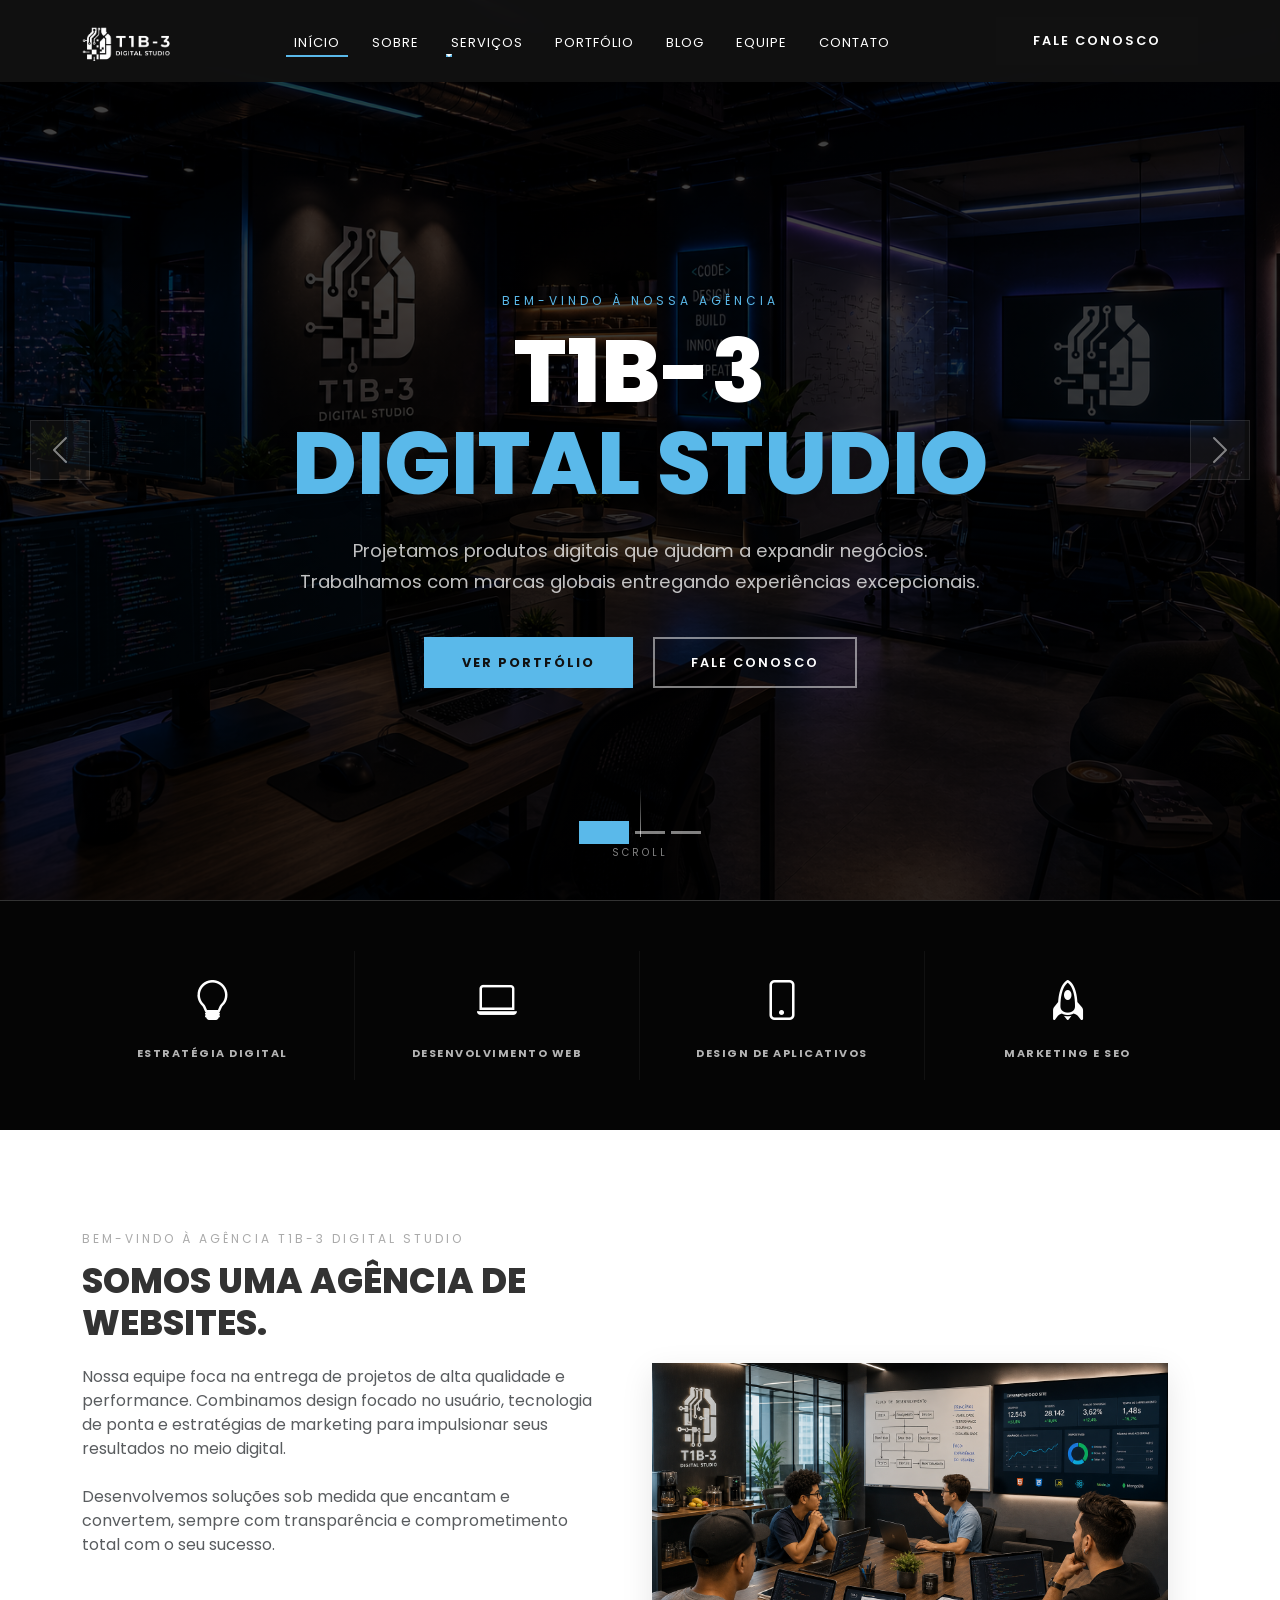
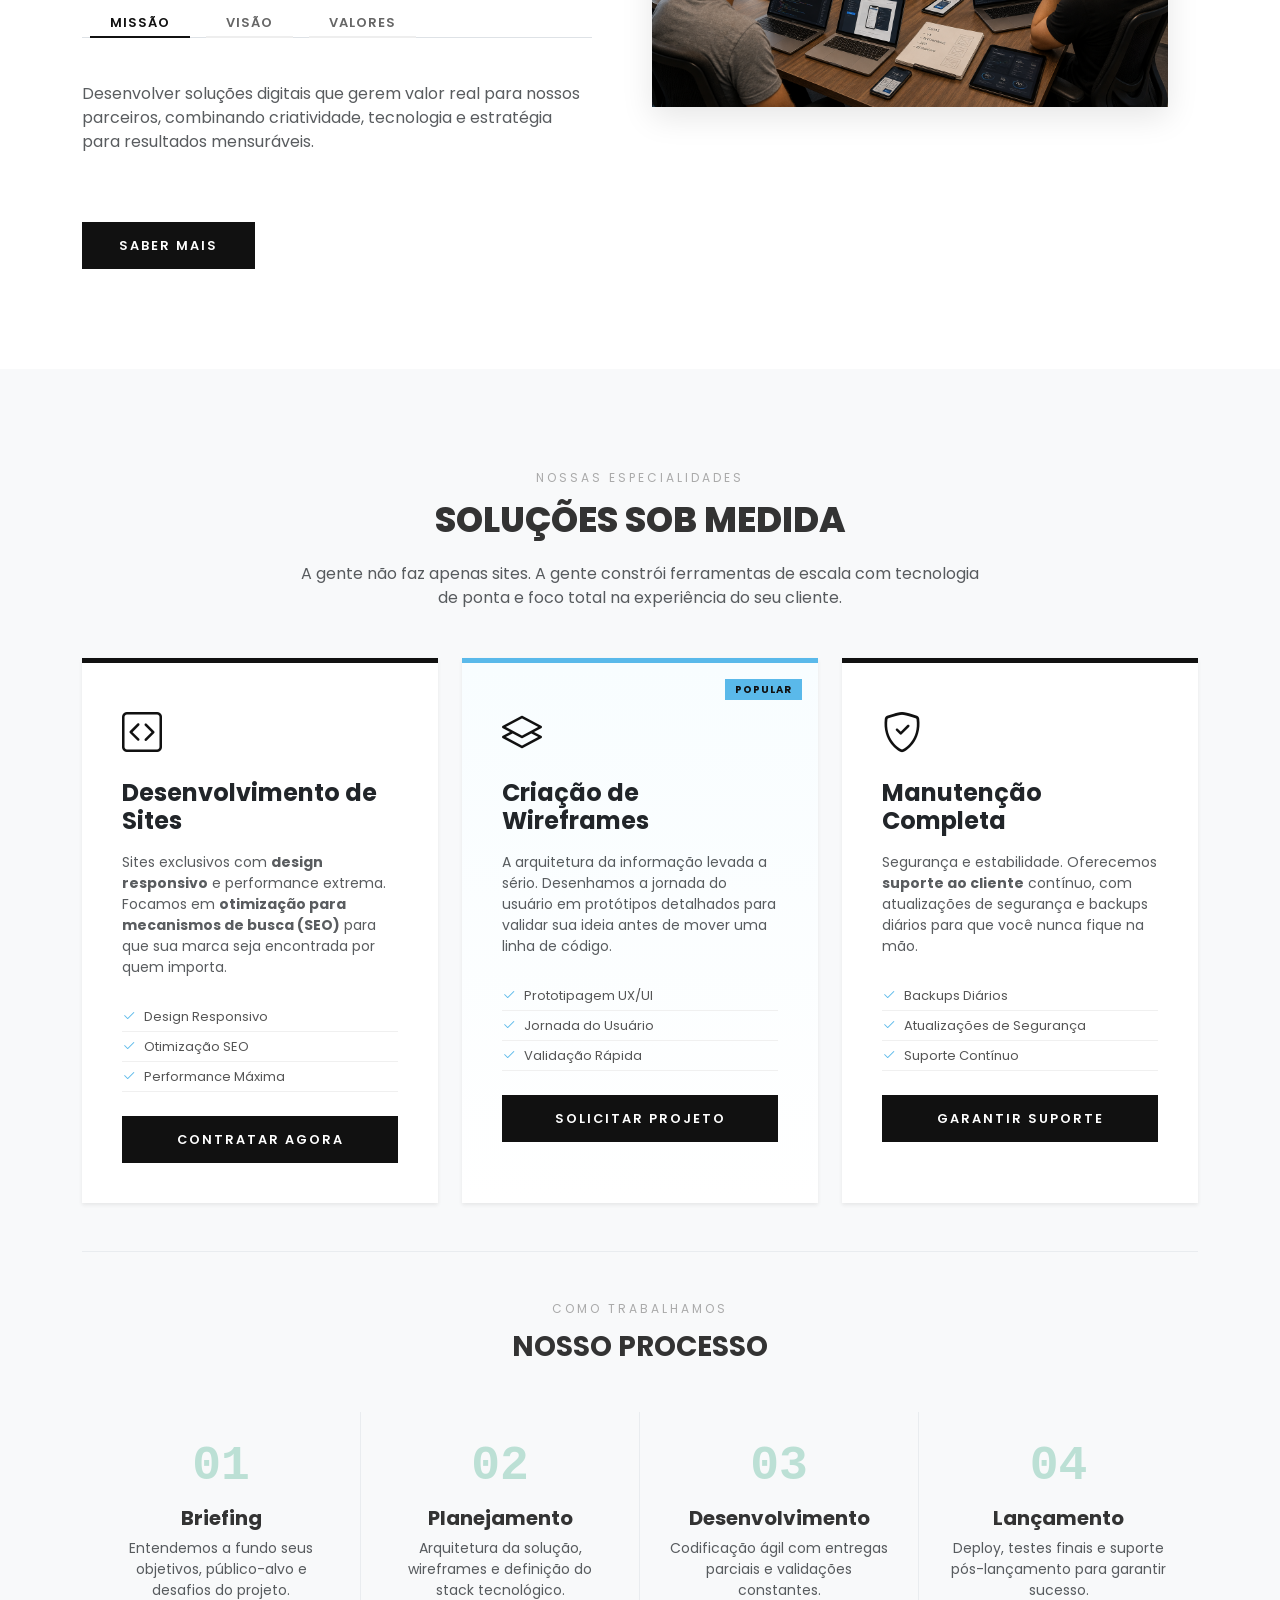
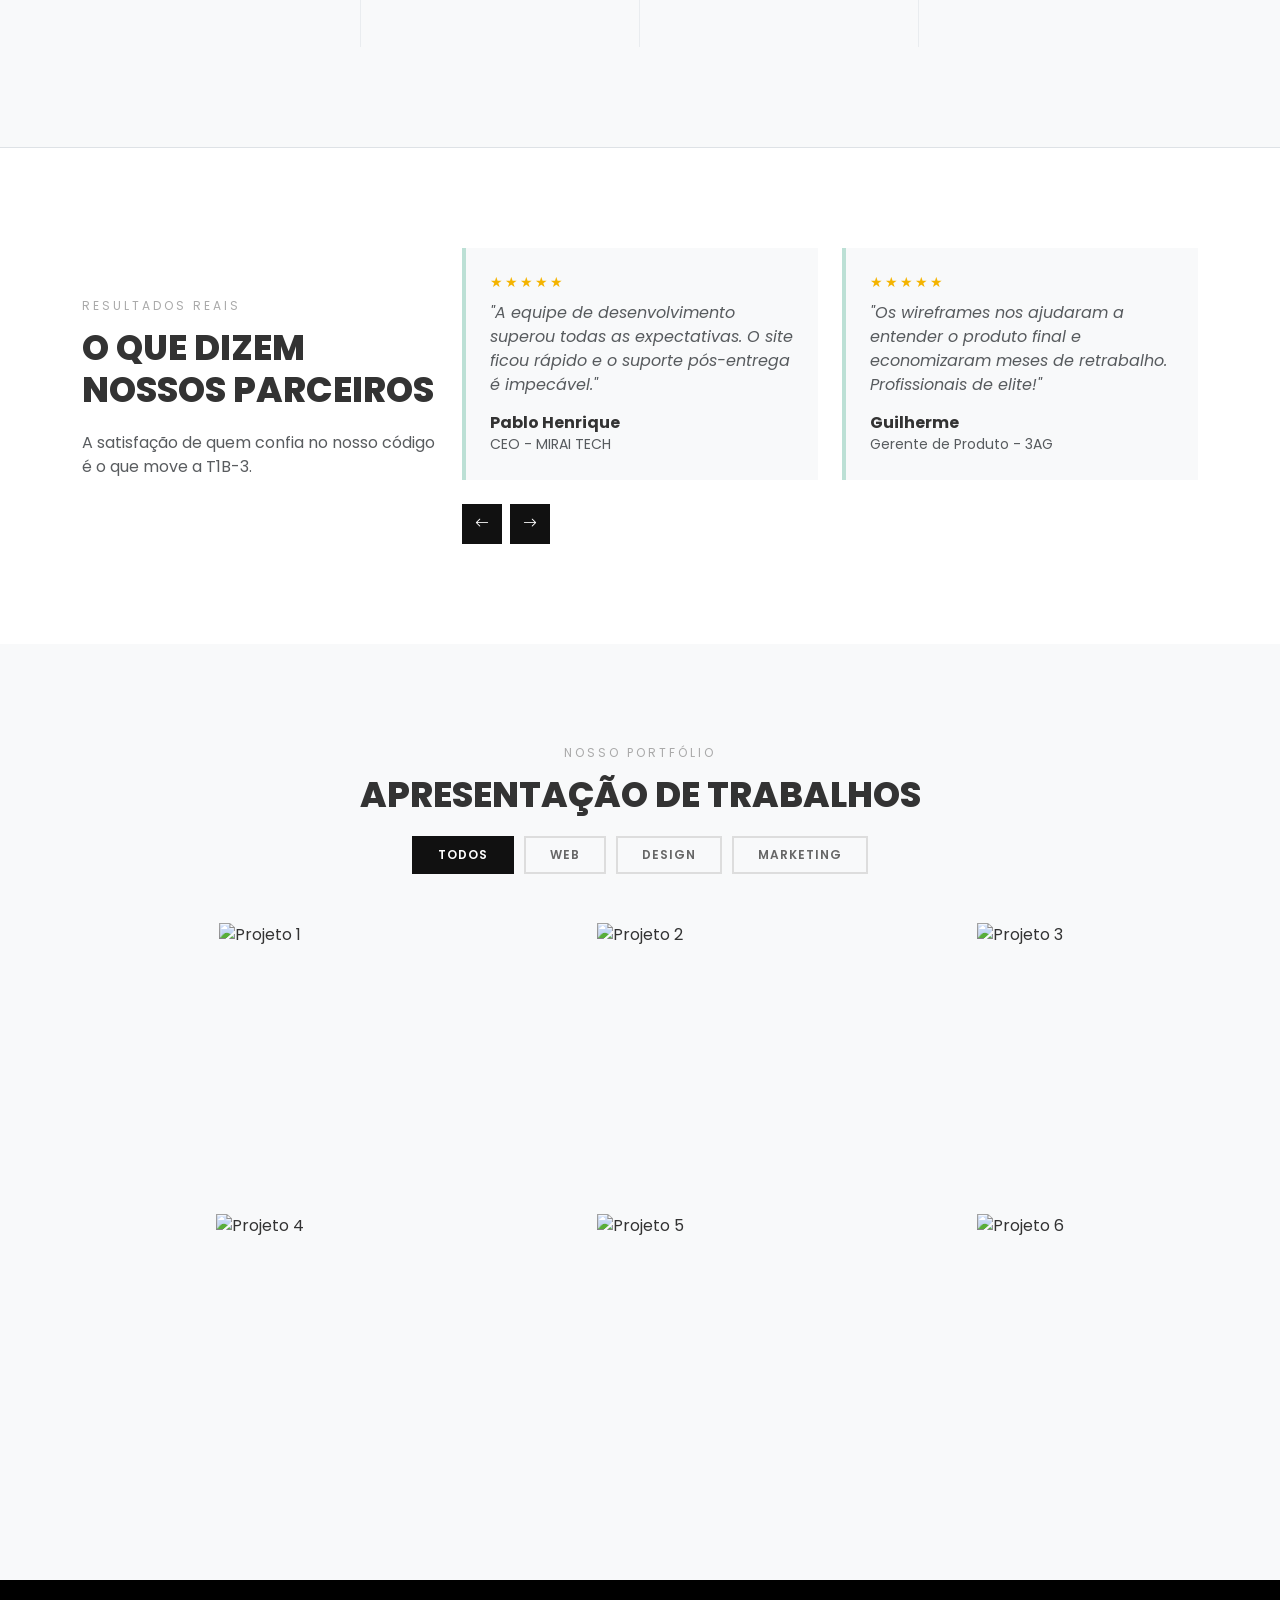
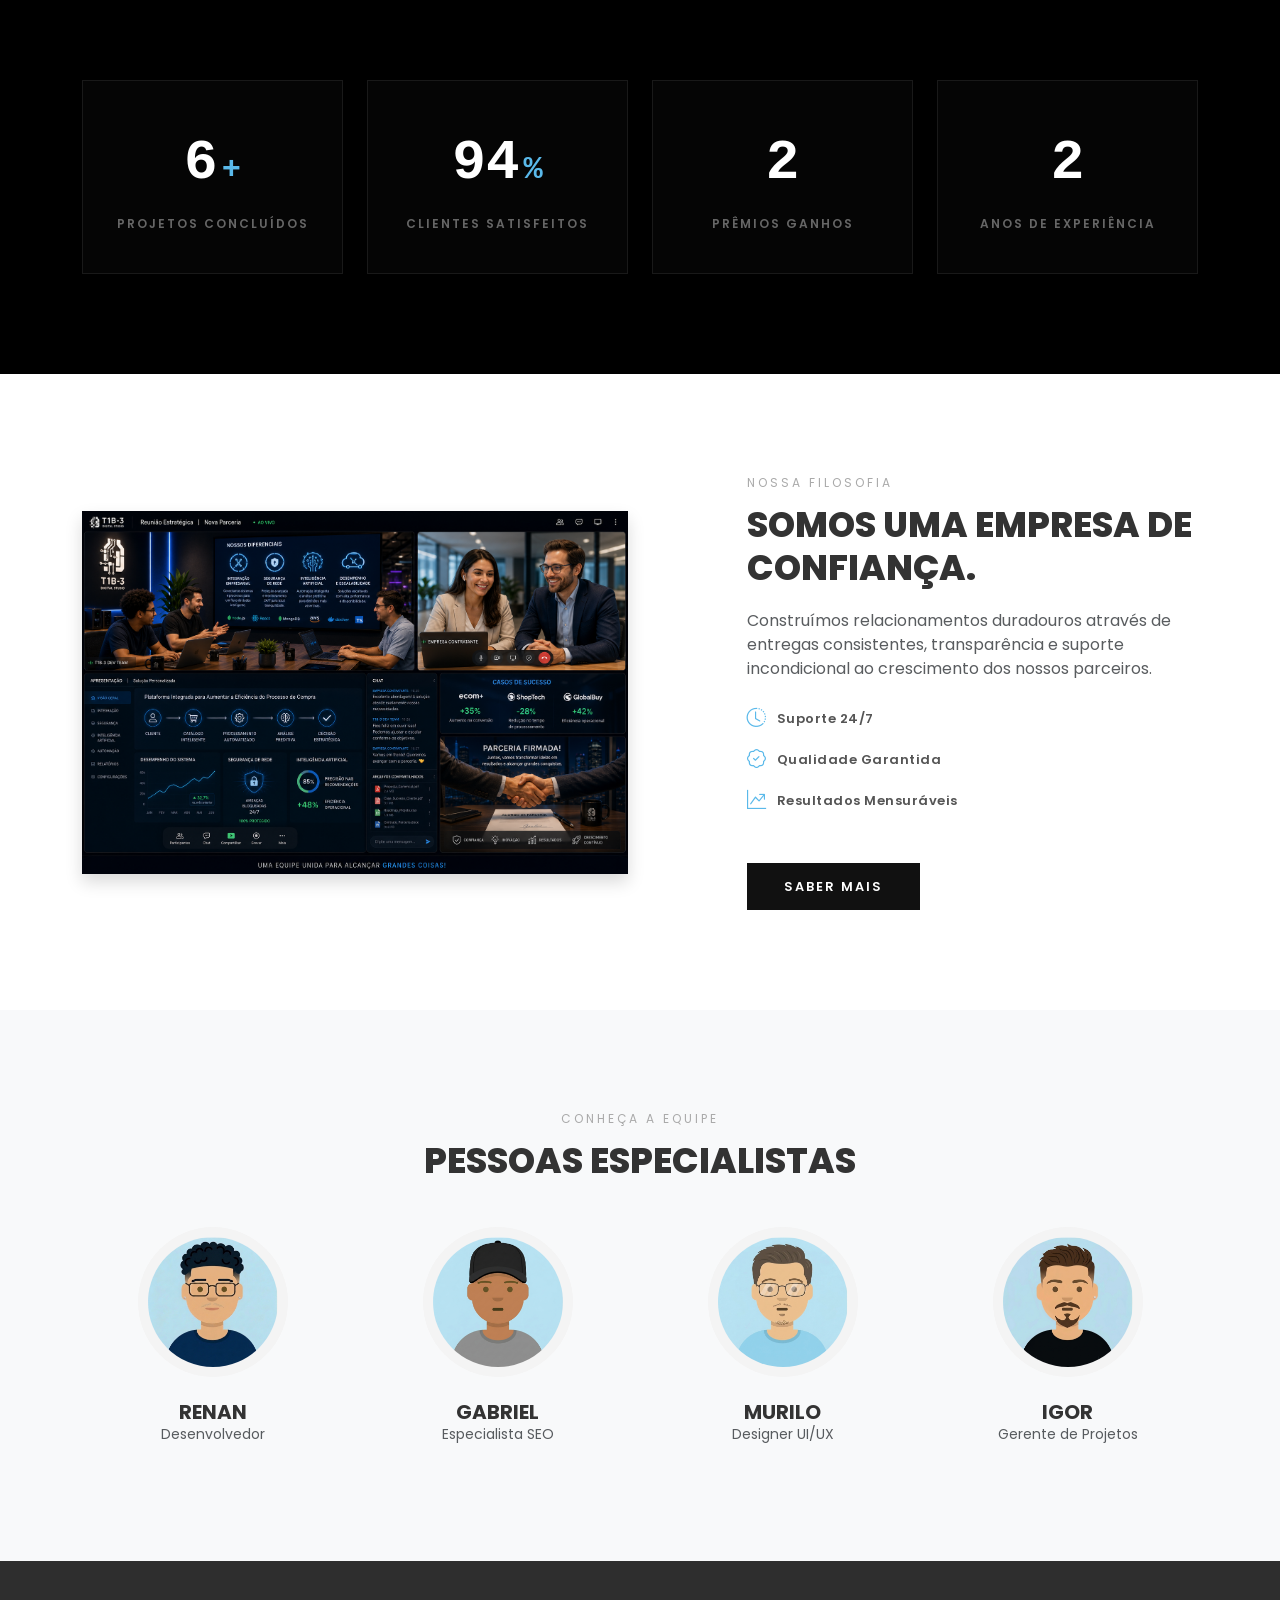
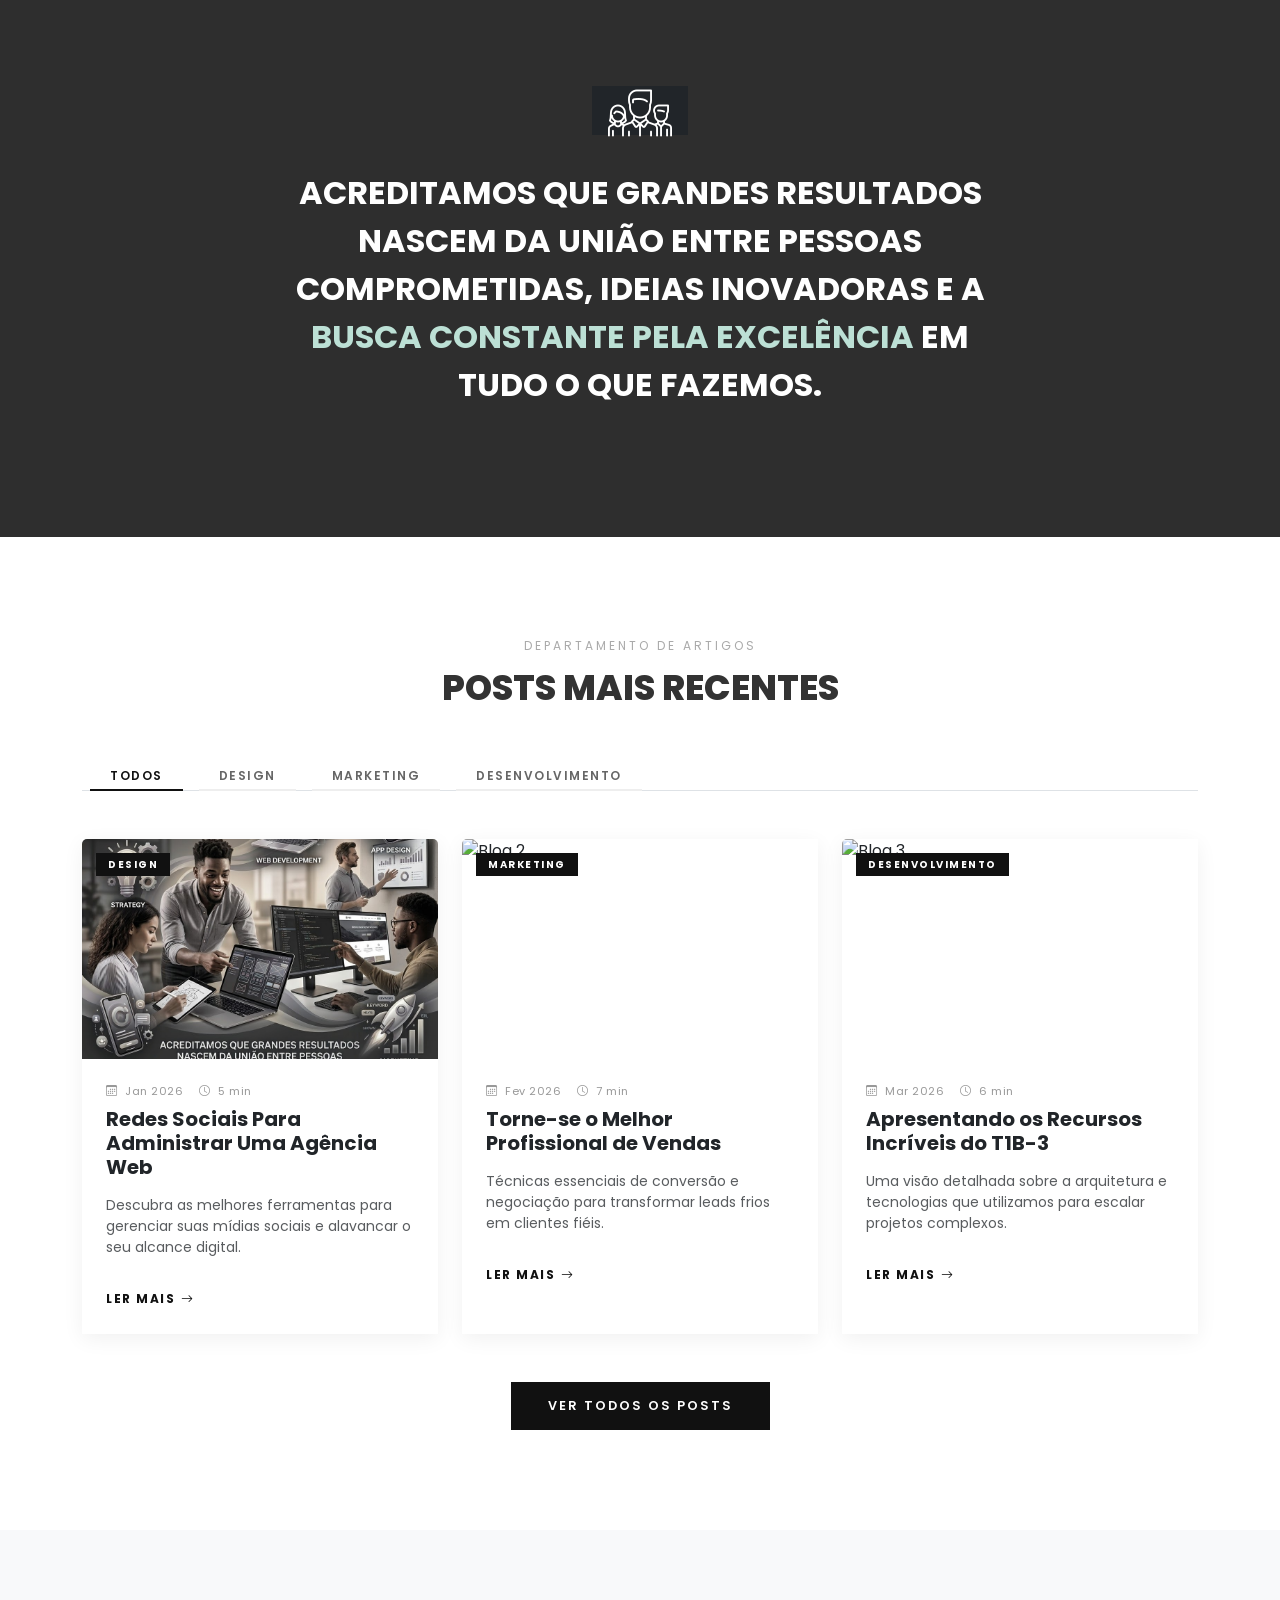
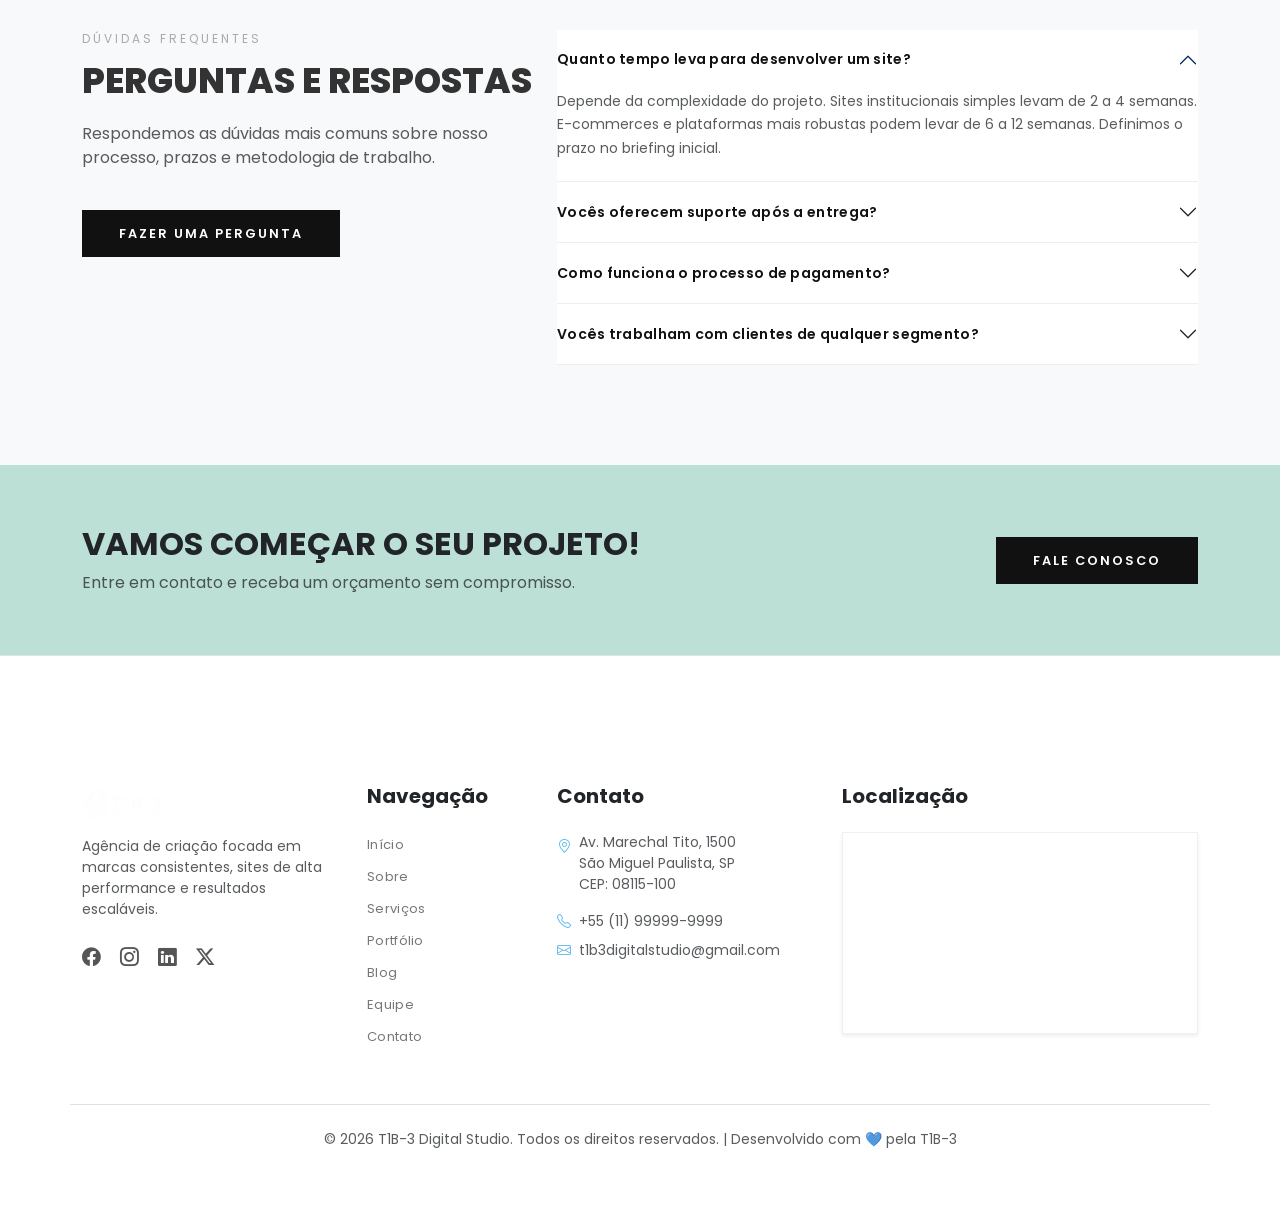
==== commit f7d18106: "Add files via upload" ====
--- a/DStudio/index.html
+++ b/DStudio/index.html
@@ -13,7 +13,7 @@
 </head>
 <body data-bs-spy="scroll" data-bs-target=".navbar" data-bs-offset="100">
 
-    <!-- ===================== NAVBAR ===================== -->
+    <!-- NAVBAR -->
     <nav class="navbar navbar-expand-lg fixed-top navbar-dark py-3">
         <div class="container">
             <a class="navbar-brand fw-bold fs-4" href="#">
@@ -48,7 +48,7 @@
         </div>
     </nav>
 
-    <!-- ===================== HERO CAROUSEL ===================== -->
+    <!-- CARROSEL -->
     <section id="inicio">
         <div id="heroCarousel" class="carousel slide carousel-fade" data-bs-ride="carousel" data-bs-interval="5000">
             <div class="carousel-indicators">
@@ -123,7 +123,7 @@
         </div>
     </section>
 
-    <!-- ===================== SERVICES BAR ===================== -->
+    <!-- SERVICES BAR -->
     <section class="services-bar text-center">
         <div class="container">
             <div class="row g-4">
@@ -147,7 +147,7 @@
         </div>
     </section>
 
-    <!-- ===================== SOBRE ===================== -->
+    <!-- SOBRE  -->
     <section id="sobre" class="section-padding bg-white">
         <div class="container">
             <div class="row align-items-center">
@@ -190,7 +190,7 @@
         </div>
     </section>
 
-    <!-- ===================== SERVIÇOS ===================== -->
+    <!-- SERVIÇOS  -->
     <section id="servicos" class="section-padding bg-light">
         <div class="container">
             <div class="text-center mb-5">
@@ -247,7 +247,7 @@
                 </div>
             </div>
 
-            <!-- Processo de Trabalho (nova seção dentro de serviços) -->
+            <!-- Processo de Trabalho  -->
             <div class="process-section mt-5 pt-5">
                 <div class="text-center mb-5">
                     <p class="section-overtitle">Como Trabalhamos</p>
@@ -287,7 +287,7 @@
         </div>
     </section>
 
-    <!-- ===================== DEPOIMENTOS ===================== -->
+    <!--  DEPOIMENTOS -->
     <section class="section-padding bg-white border-top">
         <div class="container">
             <div class="row align-items-center">
@@ -350,7 +350,7 @@
         </div>
     </section>
 
-    <!-- ===================== PORTFÓLIO ===================== -->
+    <!-- PORTFÓLIO -->
     <section id="portfolio" class="section-padding bg-light text-center">
         <div class="container">
             <p class="section-overtitle">Nosso Portfólio</p>
@@ -441,7 +441,7 @@
         </div>
     </section>
 
-    <!-- ===================== ESTATÍSTICAS ===================== -->
+    <!--  ESTATÍSTICAS -->
     <section class="stats-section">
         <div class="container">
             <div class="row g-4 text-center">
@@ -481,7 +481,7 @@
         </div>
     </section>
 
-    <!-- ===================== TRUST ===================== -->
+    <!-- TRUST  -->
     <section class="section-padding bg-white">
         <div class="container">
             <div class="row align-items-center">
@@ -503,7 +503,7 @@
         </div>
     </section>
 
-    <!-- ===================== EQUIPE ===================== -->
+    <!-- EQUIPE  -->
     <section id="equipe" class="section-padding bg-light text-center">
         <div class="container">
             <p class="section-overtitle">Conheça a Equipe</p>
@@ -565,7 +565,7 @@
         </div>
     </section>
 
-    <!-- ===================== QUOTE ===================== -->
+    <!--  QUOTE  -->
     <section class="quote-section">
         <div class="container">
             <div class="row justify-content-center">
@@ -579,7 +579,7 @@
         </div>
     </section>
 
-    <!-- ===================== BLOG ===================== -->
+    <!-- BLOG -->
     <section id="blog" class="section-padding bg-white">
         <div class="container">
             <div class="text-center mb-5">
@@ -730,7 +730,7 @@
         </div>
     </section>
 
-    <!-- ===================== FAQ ===================== -->
+    <!-- FAQ -->
     <section class="section-padding bg-light">
         <div class="container">
             <div class="row">
@@ -796,7 +796,7 @@
         </div>
     </section>
 
-    <!-- ===================== CTA ===================== -->
+    <!--  CTA  -->
     <section id="contato" class="cta-banner">
         <div class="container">
             <div class="row align-items-center">
@@ -811,7 +811,7 @@
         </div>
     </section>
 
-    <!-- ===================== MODAL CONTATO ===================== -->
+    <!-- MODAL CONTATO -->
     <div class="modal fade" id="contactModal" tabindex="-1" aria-hidden="true">
         <div class="modal-dialog modal-dialog-centered">
             <div class="modal-content border-0 rounded-0">
@@ -850,7 +850,7 @@
         </div>
     </div>
 
-    <!-- ===================== FOOTER ===================== -->
+    <!-- FOOTER -->
     <footer class="bg-white border-top">
         <div class="container py-5">
             <div class="row gy-4">
--- a/DStudio/css/style.css
+++ b/DStudio/css/style.css
@@ -1,382 +1,952 @@
-body {
-            font-family: 'Poppins', sans-serif;
-            color: #333;
-            overflow-x: hidden;
-        }
-
-        h1, h2, h3, h4, h5, h6 {
-            font-weight: 700;
-        }
-
-        .section-padding {
-            padding: 100px 0;
-        }
-
-        .btn-custom {
-            background-color: #111;
-            color: #fff;
-            padding: 12px 35px;
-            font-weight: 600;
-            text-transform: uppercase;
-            letter-spacing: 1px;
-            border: 2px solid #111;
-            transition: all 0.3s ease;
-            border-radius: 0;
-        }
-
-        .btn-custom:hover {
-            background-color: transparent;
-            color: #111;
-        }
-
-        .navbar {
-            background-color: rgba(17, 17, 17, 0.95);
-            transition: all 0.3s ease;
-        }
-        
-        .navbar.scrolled {
-            background-color: #111 !important;
-            box-shadow: 0 5px 15px rgba(0,0,0,0.3);
-        }
-
-        .nav-link {
-            color: #fff !important;
-            font-size: 14px;
-            text-transform: uppercase;
-            letter-spacing: 1px;
-            margin: 0 10px;
-            position: relative;
-        }
-
-        .nav-link::after {
-            content: '';
-            position: absolute;
-            width: 0;
-            height: 2px;
-            background: #5ab9ea; 
-            bottom: 0;
-            left: 0;
-            transition: width 0.3s ease;
-        }
-
-        .nav-link:hover::after, .nav-link.active::after {
-            width: 100%;
-        }
-
-    
-        .hero {
-            background: linear-gradient(rgba(0, 0, 0, 0.7), rgba(0, 0, 0, 0.8)), url('../images/fundo.png') center/cover;
-            height: 100vh;
-            display: flex;
-            align-items: center;
-            color: white;
-            text-align: center;
-            padding-top: 80px;
-        }
-
-        .hero-subtitle {
-            font-size: 14px;
-            letter-spacing: 3px;
-            color: #aaa;
-            margin-bottom: 20px;
-        }
-
-        .hero h1 {
-            font-size: 4.5rem;
-            font-weight: 800;
-            margin-bottom: 20px;
-        }
-
-        /* SERVIÇOS (BARRA ESCURA) */
-        .services-bar {
-            background-color: #050505;
-            color: white;
-            padding: 50px 0;
-            border-top: 1px solid #333;
-        }
-
-        .service-icon {
-            font-size: 2.5rem;
-            margin-bottom: 15px;
-            color: #fff;
-            transition: color 0.3s ease;
-        }
-
-        .service-box:hover .service-icon {
-            color: #5ab9ea;
-        }
-
-        /*  SOBRE NÓS  */
-        .about-image-wrapper {
-            position: relative;
-            padding-right: 30px;
-            padding-bottom: 30px;
-        }
-
-        .about-image-wrapper::after {
-            content: '';
-            position: absolute;
-            top: 30px;
-            right: 0;
-            bottom: 0;
-            left: 30px;
-            border: 4px solid #bce0d5; 
-            z-index: -1;
-        }
-
-        .about-img {
-            width: 100%;
-            height: auto;
-            box-shadow: 0 10px 30px rgba(0,0,0,0.1);
-        }
-
-        /* PORTFÓLIO  */
-        .portfolio-item {
-            overflow: hidden;
-            position: relative;
-            margin-bottom: 30px;
-        }
-
-        .portfolio-item img {
-            width: 100%;
-            height: 300px;
-            object-fit: cover;
-            transition: transform 0.5s ease;
-        }
-
-        .portfolio-item:hover img {
-            transform: scale(1.1);
-        }
-
-        .portfolio-overlay {
-            position: absolute;
-            top: 0; left: 0; width: 100%; height: 100%;
-            background: rgba(0,0,0,0.6);
-            display: flex;
-            align-items: center;
-            justify-content: center;
-            opacity: 0;
-            transition: opacity 0.3s ease;
-        }
-
-        .portfolio-item:hover .portfolio-overlay {
-            opacity: 1;
-        }
-
-        /* ESTATÍSTICAS */
-        .stats-section {
-            background-color: #000;
-            color: white;
-            padding: 80px 0;
-        }
-
-        .stat-number {
-            font-size: 3.5rem;
-            font-weight: 800;
-        }
-
-        /* EQUIPE  */
-        .team-member img {
-            width: 150px;
-            height: 150px;
-            border-radius: 50%;
-            object-fit: cover;
-            background-color: #f4f4f4;
-            padding: 10px;
-            margin-bottom: 20px;
-            transition: transform 0.3s ease;
-        }
-
-        .team-member:hover img {
-            transform: translateY(-10px);
-            box-shadow: 0 10px 20px rgba(0,0,0,0.1);
-        }
-
-        .quote-section {
-            background: linear-gradient(rgba(0, 0, 0, 0.8), rgba(0, 0, 0, 0.8)), url('https://images.unsplash.com/photo-1522071820081-009f0129c71c?auto=format&fit=crop&w=1920&q=80') center fixed;
-            color: white;
-            padding: 120px 0;
-            text-align: center;
-        }
-
-        .blog-card {
-            border: none;
-            box-shadow: 0 5px 15px rgba(0,0,0,0.05);
-            transition: transform 0.3s ease;
-        }
-
-        .blog-card:hover {
-            transform: translateY(-5px);
-        }
-
-        .blog-card img {
-            height: 200px;
-            object-fit: cover;
-        }
-
-        .cta-banner {
-            background-color: #bce0d5; 
-            padding: 50px 0;
-        }
-
-        footer {
-            background-color: #fff;
-            padding: 80px 0 20px;
-            border-top: 1px solid #eee;
-        }
-
-        .footer-social a {
-            color: #333;
-            font-size: 1.2rem;
-            margin-right: 15px;
-            transition: color 0.3s;
-        }
-
-        .footer-social a:hover {
-            color: #5ab9ea;
-        }
-
-        @media (max-width: 768px) {
-            .hero h1 {
-                font-size: 2.5rem;
-            }
-
-            .about-image-wrapper {
-                padding: 0;
-            }
-
-            .about-image-wrapper::after {
-                display: none;
-            }
-        }
-
-        @media (max-width: 576px) {
-            .nav-link {
-                font-size: 12px;
-                margin: 0 5px;
-            }
-
-            .service-icon {
-                font-size: 2rem;
-            }
-
-            .stat-number {
-                font-size: 2.5rem;
-            }
-        }
-
-
-
-    /* NUMEROS */
-
-.stats-section {
-    background-color: #000000 !important; /* Garante fundo preto */
-    padding: 100px 0;
-}
-
-.stat-card {
-    background: rgba(255, 255, 255, 0.02);
-    border: 1px solid rgba(255, 255, 255, 0.1);
-    padding: 40px 20px;
-    border-radius: 20px;
-    transition: all 0.4s ease;
-}
-
-.stat-card:hover {
-    transform: translateY(-10px);
-    background: rgba(255, 255, 255, 0.05);
-    border-color: rgba(255, 255, 255, 0.3);
-    box-shadow: 0 15px 30px rgba(0,0,0,0.5);
-}
-
-.stat-number-wrapper {
-    font-size: 3.5rem;
-    font-weight: 800;
-    color: #ffffff;
-    margin-bottom: 10px;
-    text-shadow: 0 0 15px rgba(255, 255, 255, 0.3); /* Brilho nos números */
-}
-
-.plus {
-    color: #00d4ff; /* Detalhe azul neon */
-    font-size: 2rem;
-    margin-left: 5px;
-}
-
-.stat-label {
-    color: #888888;
-    text-transform: uppercase;
-    letter-spacing: 2px;
-    font-size: 0.8rem;
-    font-weight: 600;
-    margin: 0;
-}
-
-.stat-card:hover .stat-label {
-    color: #ffffff;
-}
-
-.service-card-detailed {
-    transition: all 0.4s cubic-bezier(0.165, 0.84, 0.44, 1);
-    border-radius: 0;
-    border-top: 5px solid #111 !important;
-}
-
-.service-card-detailed:hover {
-    transform: translateY(-10px);
-    box-shadow: 0 15px 45px rgba(0,0,0,0.1) !important;
-    border-top-color: #5ab9ea !important;
-}
-
-.icon-box-service {
-    font-size: 2.5rem;
-    color: #111;
-    transition: color 0.3s ease;
-}
-
-.service-card-detailed:hover .icon-box-service {
-    color: #5ab9ea;
-}
-
-.testimonial-card {
-    border-left: 4px solid #bce0d5;
-    position: relative;
-    transition: background 0.3s ease;
-}
-
-.testimonial-card:hover {
-    background-color: #fcfcfc !important;
-}
-
-.btn-custom {
-    letter-spacing: 2px;
-    font-size: 0.8rem;
-}
-
-.footer-social a {
-    color: #6c757d;
-    font-size: 1.1rem;
-    transition: color 0.3s ease;
-}
-
-.footer-social a:hover {
-    color: #5ab9ea; 
-}
-
-.map-wrapper {
-    width: 100%;
-    border-radius: 10px;
-    overflow: hidden;
-    line-height: 0;
-    border: 1px solid #f0f0f0;
-}
-
-.map-wrapper iframe {
-    filter: grayscale(20%) contrast(1.1); 
-}
-
-
-.bi-geo-alt, .bi-telephone, .bi-envelope {
-    color: #5ab9ea !important; 
-}
-
+/* ===================================================
+   T1B-3 DIGITAL STUDIO — CSS v2.0 (MELHORADO)
+   Mantém identidade visual original + novas features
+   =================================================== */
+
+/* ---------- BASE ---------- */
+:root {
+    --brand-dark: #111111;
+    --brand-accent: #5ab9ea;
+    --brand-mint: #bce0d5;
+    --brand-gray: #6c757d;
+    --section-gap: 100px;
+}
+
+body {
+    font-family: 'Poppins', sans-serif;
+    color: #333;
+    overflow-x: hidden;
+}
+
+h1, h2, h3, h4, h5, h6 { font-weight: 700; }
+
+.section-padding { padding: var(--section-gap) 0; }
+
+.section-overtitle {
+    font-size: 12px;
+    letter-spacing: 3px;
+    color: #aaa;
+    text-transform: uppercase;
+    margin-bottom: 12px;
+    display: block;
+}
+
+.section-title {
+    font-size: clamp(1.6rem, 3vw, 2.2rem);
+    font-weight: 800;
+    margin-bottom: 20px;
+    line-height: 1.2;
+}
+
+/* ---------- BOTÕES ---------- */
+.btn-custom {
+    background-color: var(--brand-dark);
+    color: #fff;
+    padding: 12px 35px;
+    font-weight: 600;
+    text-transform: uppercase;
+    letter-spacing: 2px;
+    font-size: 0.8rem;
+    border: 2px solid var(--brand-dark);
+    transition: all 0.3s ease;
+    border-radius: 0;
+}
+
+.btn-custom:hover {
+    background-color: transparent;
+    color: var(--brand-dark);
+}
+
+/* ---------- NAVBAR ---------- */
+.navbar {
+    background-color: rgba(17, 17, 17, 0.96);
+    transition: all 0.3s ease;
+    backdrop-filter: blur(10px);
+}
+
+.navbar.scrolled {
+    background-color: #111 !important;
+    box-shadow: 0 5px 20px rgba(0,0,0,0.4);
+}
+
+.nav-link {
+    color: #fff !important;
+    font-size: 13px;
+    text-transform: uppercase;
+    letter-spacing: 1px;
+    margin: 0 8px;
+    position: relative;
+    padding-bottom: 4px !important;
+}
+
+.nav-link::after {
+    content: '';
+    position: absolute;
+    width: 0;
+    height: 2px;
+    background: var(--brand-accent);
+    bottom: 0;
+    left: 0;
+    transition: width 0.3s ease;
+}
+
+.nav-link:hover::after,
+.nav-link.active::after { width: 100%; }
+
+.dropdown-menu-dark {
+    background-color: #1a1a1a;
+    border: 1px solid #333;
+    border-radius: 0;
+    min-width: 220px;
+}
+
+.dropdown-item { 
+    font-size: 13px; 
+    letter-spacing: 0.5px;
+    transition: background 0.2s;
+}
+
+.dropdown-item:hover { background-color: #2a2a2a; }
+
+/* ---------- HERO CAROUSEL ---------- */
+#heroCarousel { height: 100vh; }
+
+.carousel-inner, .carousel-item { height: 100%; }
+
+.hero-slide {
+    height: 100vh;
+    display: flex;
+    align-items: center;
+    position: relative;
+    background-size: cover;
+    background-position: center;
+    padding-top: 80px;
+}
+
+.slide-1 {
+    background-image: url('../images/fundo.png');
+    background-color: #050505;
+    text-align: center;
+}
+
+.slide-2 {
+    background: linear-gradient(135deg, #0a0a0a 0%, #1a1a2e 50%, #0a0a0a 100%);
+    text-align: left;
+}
+
+.slide-3 {
+    background: linear-gradient(135deg, #0d0d0d 0%, #1a0a1a 50%, #0d0d0d 100%);
+    text-align: right;
+}
+
+/* Fallback gradient overlay for slide-1 background image */
+.slide-1::before {
+    content: '';
+    position: absolute;
+    inset: 0;
+    background: linear-gradient(rgba(0,0,0,0.72), rgba(0,0,0,0.82));
+    z-index: 0;
+}
+
+.slide-2::before {
+    content: '';
+    position: absolute;
+    inset: 0;
+    background: radial-gradient(ellipse at 30% 50%, rgba(90,185,234,0.08) 0%, transparent 70%);
+    z-index: 0;
+}
+
+.slide-3::before {
+    content: '';
+    position: absolute;
+    inset: 0;
+    background: radial-gradient(ellipse at 70% 50%, rgba(188,224,213,0.08) 0%, transparent 70%);
+    z-index: 0;
+}
+
+.hero-overlay {
+    position: absolute;
+    inset: 0;
+    pointer-events: none;
+    z-index: 0;
+}
+
+.hero-slide .container {
+    position: relative;
+    z-index: 2;
+    height: 100%;
+}
+
+.hero-tag {
+    font-size: 12px;
+    letter-spacing: 4px;
+    color: var(--brand-accent);
+    text-transform: uppercase;
+    margin-bottom: 16px;
+    display: block;
+}
+
+.hero-title {
+    font-size: clamp(2.8rem, 7vw, 5.5rem);
+    font-weight: 800;
+    color: #fff;
+    line-height: 1.05;
+    margin-bottom: 24px;
+    text-shadow: 0 4px 20px rgba(0,0,0,0.3);
+}
+
+.hero-title span {
+    color: var(--brand-accent);
+}
+
+.hero-lead {
+    font-size: clamp(0.95rem, 1.5vw, 1.15rem);
+    color: rgba(255,255,255,0.75);
+    margin-bottom: 40px;
+    line-height: 1.7;
+}
+
+.btn-hero-primary {
+    background: var(--brand-accent);
+    color: var(--brand-dark);
+    border: 2px solid var(--brand-accent);
+    padding: 14px 36px;
+    font-weight: 700;
+    font-size: 0.8rem;
+    letter-spacing: 2px;
+    text-transform: uppercase;
+    border-radius: 0;
+    transition: all 0.3s ease;
+    text-decoration: none;
+    display: inline-block;
+}
+
+.btn-hero-primary:hover {
+    background: transparent;
+    color: var(--brand-accent);
+}
+
+.btn-hero-outline {
+    background: transparent;
+    color: #fff;
+    border: 2px solid rgba(255,255,255,0.5);
+    padding: 14px 36px;
+    font-weight: 600;
+    font-size: 0.8rem;
+    letter-spacing: 2px;
+    text-transform: uppercase;
+    border-radius: 0;
+    transition: all 0.3s ease;
+    text-decoration: none;
+    display: inline-block;
+}
+
+.btn-hero-outline:hover {
+    border-color: #fff;
+    background: rgba(255,255,255,0.08);
+    color: #fff;
+}
+
+/* Carousel controls */
+.carousel-control-prev,
+.carousel-control-next {
+    width: 60px;
+    height: 60px;
+    background: rgba(255,255,255,0.1);
+    border: 1px solid rgba(255,255,255,0.2);
+    border-radius: 0;
+    top: 50%;
+    transform: translateY(-50%);
+    transition: background 0.3s;
+}
+
+.carousel-control-prev { left: 30px; }
+.carousel-control-next { right: 30px; }
+
+.carousel-control-prev:hover,
+.carousel-control-next:hover { background: rgba(255,255,255,0.2); }
+
+.carousel-indicators {
+    bottom: 40px;
+}
+
+.carousel-indicators button {
+    width: 30px;
+    height: 2px;
+    background: rgba(255,255,255,0.4);
+    border: none;
+    border-radius: 0;
+    transition: all 0.3s;
+}
+
+.carousel-indicators button.active {
+    background: var(--brand-accent);
+    width: 50px;
+}
+
+/* Scroll indicator */
+.scroll-indicator {
+    position: absolute;
+    bottom: 40px;
+    left: 50%;
+    transform: translateX(-50%);
+    display: flex;
+    flex-direction: column;
+    align-items: center;
+    z-index: 10;
+    animation: bounce 2s infinite;
+}
+
+.scroll-indicator span {
+    display: block;
+    width: 1px;
+    height: 50px;
+    background: linear-gradient(to bottom, rgba(255,255,255,0) 0%, rgba(255,255,255,0.6) 100%);
+    margin-bottom: 8px;
+}
+
+.scroll-indicator p {
+    color: rgba(255,255,255,0.5);
+    font-size: 10px;
+    letter-spacing: 3px;
+    text-transform: uppercase;
+    margin: 0;
+    writing-mode: horizontal-tb;
+}
+
+@keyframes bounce {
+    0%, 100% { transform: translateX(-50%) translateY(0); }
+    50% { transform: translateX(-50%) translateY(8px); }
+}
+
+/* ---------- SERVICES BAR ---------- */
+.services-bar {
+    background-color: #050505;
+    color: white;
+    padding: 50px 0;
+    border-top: 1px solid #333;
+}
+
+.service-icon {
+    font-size: 2.5rem;
+    margin-bottom: 15px;
+    color: #fff;
+    transition: color 0.3s ease;
+}
+
+.service-box h6 {
+    font-size: 11px;
+    letter-spacing: 1.5px;
+    color: rgba(255,255,255,0.7);
+}
+
+.service-box { 
+    padding: 20px; 
+    transition: all 0.3s;
+    border-right: 1px solid rgba(255,255,255,0.05);
+}
+
+.service-box:last-child { border-right: none; }
+
+.service-box:hover .service-icon { color: var(--brand-accent); }
+.service-box:hover h6 { color: #fff; }
+
+/* ---------- SOBRE + TABS ---------- */
+.about-image-wrapper {
+    position: relative;
+    padding-right: 30px;
+    padding-bottom: 30px;
+}
+
+.about-image-wrapper::after {
+    content: '';
+    position: absolute;
+    top: 30px;
+    right: 0;
+    bottom: 0;
+    left: 30px;
+    border: 4px solid var(--brand-mint);
+    z-index: -1;
+}
+
+.about-img {
+    width: 100%;
+    height: auto;
+    box-shadow: 0 10px 30px rgba(0,0,0,0.1);
+}
+
+.about-tabs .nav-link {
+    color: #666 !important;
+    border: none;
+    border-bottom: 2px solid #eee;
+    border-radius: 0;
+    padding: 8px 20px;
+    font-size: 13px;
+    letter-spacing: 1px;
+    text-transform: uppercase;
+    font-weight: 600;
+}
+
+.about-tabs .nav-link::after { display: none; }
+
+.about-tabs .nav-link.active {
+    color: var(--brand-dark) !important;
+    border-bottom-color: var(--brand-dark);
+    background: transparent;
+}
+
+.about-tab-content {
+    padding: 20px 0;
+    min-height: 80px;
+}
+
+/* ---------- SERVIÇOS ---------- */
+.service-card-detailed {
+    transition: all 0.4s cubic-bezier(0.165, 0.84, 0.44, 1);
+    border-radius: 0 !important;
+    border-top: 5px solid #111 !important;
+    position: relative;
+}
+
+.service-card-detailed:hover {
+    transform: translateY(-10px);
+    box-shadow: 0 20px 50px rgba(0,0,0,0.12) !important;
+    border-top-color: var(--brand-accent) !important;
+}
+
+.service-card-featured {
+    border-top-color: var(--brand-accent) !important;
+    background: linear-gradient(to bottom, #f8fdff, #fff) !important;
+}
+
+.featured-badge {
+    position: absolute;
+    top: 16px;
+    right: 16px;
+    background: var(--brand-accent);
+    color: var(--brand-dark);
+    font-size: 10px;
+    font-weight: 700;
+    letter-spacing: 1px;
+    text-transform: uppercase;
+    padding: 3px 10px;
+}
+
+.icon-box-service {
+    font-size: 2.5rem;
+    color: var(--brand-dark);
+    transition: color 0.3s ease;
+}
+
+.service-card-detailed:hover .icon-box-service { color: var(--brand-accent); }
+
+.service-feature-list {
+    list-style: none;
+    padding: 0;
+    margin: 0;
+}
+
+.service-feature-list li {
+    font-size: 13px;
+    color: #555;
+    padding: 4px 0;
+    border-bottom: 1px solid #f0f0f0;
+    display: flex;
+    align-items: center;
+    gap: 8px;
+}
+
+.service-feature-list li i { color: var(--brand-accent); font-size: 14px; }
+
+/* Processo */
+.process-section { border-top: 1px solid #e9ecef; }
+
+.process-step {
+    padding: 30px;
+    border-right: 1px solid #e9ecef;
+    text-align: center;
+}
+
+.process-step-last { border-right: none; }
+
+.process-number {
+    font-size: 3rem;
+    font-weight: 800;
+    color: var(--brand-mint);
+    line-height: 1;
+    font-family: 'Space Mono', monospace;
+}
+
+/* ---------- DEPOIMENTOS ---------- */
+.testimonial-card {
+    border-left: 4px solid var(--brand-mint);
+    position: relative;
+    transition: background 0.3s ease;
+    border-radius: 0;
+}
+
+.testimonial-card:hover { background-color: #f8f8f8 !important; }
+
+.testimonial-stars { 
+    color: #f4b400; 
+    font-size: 14px;
+    letter-spacing: 2px;
+}
+
+.testimonial-nav-btn {
+    background: var(--brand-dark);
+    color: #fff;
+    border-radius: 0;
+    width: 40px;
+    height: 40px;
+    display: flex;
+    align-items: center;
+    justify-content: center;
+    border: 2px solid var(--brand-dark);
+    transition: all 0.3s;
+}
+
+.testimonial-nav-btn:hover {
+    background: transparent;
+    color: var(--brand-dark);
+}
+
+/* ---------- PORTFÓLIO ---------- */
+.portfolio-filters {
+    display: flex;
+    justify-content: center;
+    gap: 10px;
+    flex-wrap: wrap;
+}
+
+.filter-btn {
+    background: transparent;
+    border: 2px solid #ddd;
+    color: #666;
+    padding: 8px 24px;
+    font-size: 12px;
+    font-weight: 600;
+    letter-spacing: 1px;
+    text-transform: uppercase;
+    border-radius: 0;
+    cursor: pointer;
+    transition: all 0.3s;
+}
+
+.filter-btn:hover,
+.filter-btn.active {
+    background: var(--brand-dark);
+    border-color: var(--brand-dark);
+    color: #fff;
+}
+
+.portfolio-item {
+    overflow: hidden;
+    position: relative;
+    aspect-ratio: 4/3;
+}
+
+.portfolio-item img {
+    width: 100%;
+    height: 100%;
+    object-fit: cover;
+    transition: transform 0.6s cubic-bezier(0.25, 0.46, 0.45, 0.94);
+}
+
+.portfolio-item:hover img { transform: scale(1.08); }
+
+.portfolio-overlay {
+    position: absolute;
+    inset: 0;
+    background: linear-gradient(to top, rgba(0,0,0,0.85) 0%, rgba(0,0,0,0.2) 60%, transparent 100%);
+    display: flex;
+    align-items: flex-end;
+    padding: 24px;
+    opacity: 0;
+    transition: opacity 0.4s ease;
+}
+
+.portfolio-item:hover .portfolio-overlay { opacity: 1; }
+
+.portfolio-info { width: 100%; }
+
+.portfolio-cat {
+    font-size: 10px;
+    letter-spacing: 2px;
+    text-transform: uppercase;
+    color: var(--brand-accent);
+    font-weight: 600;
+    display: block;
+    margin-bottom: 4px;
+}
+
+.portfolio-info h5 {
+    color: #fff;
+    margin: 0;
+    font-size: 1rem;
+}
+
+.portfolio-link {
+    position: absolute;
+    top: 20px;
+    right: 20px;
+    background: rgba(255,255,255,0.15);
+    color: #fff;
+    width: 44px;
+    height: 44px;
+    display: flex;
+    align-items: center;
+    justify-content: center;
+    font-size: 1.4rem;
+    text-decoration: none;
+    transition: background 0.3s;
+    border: 1px solid rgba(255,255,255,0.3);
+}
+
+.portfolio-link:hover { background: var(--brand-accent); color: var(--brand-dark); }
+
+.portfolio-grid-item { transition: opacity 0.4s ease, transform 0.4s ease; }
+.portfolio-grid-item.hidden { opacity: 0; transform: scale(0.95); pointer-events: none; display: none; }
+
+/* ---------- ESTATÍSTICAS ---------- */
+.stats-section {
+    background-color: #000 !important;
+    padding: 100px 0;
+}
+
+.stat-card {
+    background: rgba(255, 255, 255, 0.02);
+    border: 1px solid rgba(255, 255, 255, 0.08);
+    padding: 40px 20px;
+    border-radius: 0;
+    transition: all 0.4s ease;
+}
+
+.stat-card:hover {
+    transform: translateY(-10px);
+    background: rgba(255, 255, 255, 0.05);
+    border-color: rgba(255, 255, 255, 0.2);
+    box-shadow: 0 20px 40px rgba(0,0,0,0.5);
+}
+
+.stat-number-wrapper {
+    font-size: 3.5rem;
+    font-weight: 800;
+    color: #fff;
+    margin-bottom: 10px;
+    font-family: 'Space Mono', monospace;
+}
+
+.stat-number { color: #fff; }
+
+.plus { color: var(--brand-accent); font-size: 2rem; margin-left: 4px; }
+
+.stat-label {
+    color: #666;
+    text-transform: uppercase;
+    letter-spacing: 2px;
+    font-size: 0.75rem;
+    font-weight: 600;
+    margin: 0;
+    transition: color 0.3s;
+}
+
+.stat-card:hover .stat-label { color: #aaa; }
+
+/* ---------- TRUST ---------- */
+.trust-badges {
+    display: flex;
+    flex-direction: column;
+    gap: 12px;
+}
+
+.trust-item {
+    display: flex;
+    align-items: center;
+    gap: 10px;
+    font-size: 13px;
+    font-weight: 600;
+    color: #555;
+    letter-spacing: 0.5px;
+}
+
+.trust-item i {
+    font-size: 1.2rem;
+    color: var(--brand-accent);
+}
+
+/* ---------- EQUIPE ---------- */
+.team-member { text-align: center; }
+
+.team-img-wrapper {
+    position: relative;
+    display: inline-block;
+    width: 150px;
+    height: 150px;
+}
+
+.team-img-wrapper img {
+    width: 150px;
+    height: 150px;
+    border-radius: 50%;
+    object-fit: cover;
+    background-color: #f4f4f4;
+    padding: 10px;
+    transition: transform 0.3s ease;
+    display: block;
+}
+
+.team-social {
+    position: absolute;
+    inset: 0;
+    background: rgba(17,17,17,0.8);
+    border-radius: 50%;
+    display: flex;
+    align-items: center;
+    justify-content: center;
+    gap: 12px;
+    opacity: 0;
+    transition: opacity 0.3s ease;
+}
+
+.team-social a {
+    color: #fff;
+    font-size: 1rem;
+    transition: color 0.2s;
+    text-decoration: none;
+}
+
+.team-social a:hover { color: var(--brand-accent); }
+.team-member:hover .team-social { opacity: 1; }
+.team-member:hover .team-img-wrapper img { transform: scale(1.03); }
+
+/* ---------- QUOTE SECTION ---------- */
+.quote-section {
+    background: linear-gradient(rgba(0,0,0,0.82), rgba(0,0,0,0.82)),
+                url('https://images.unsplash.com/photo-1522071820081-009f0129c71c?auto=format&fit=crop&w=1920&q=80') center fixed;
+    color: white;
+    padding: 120px 0;
+    text-align: center;
+}
+
+/* ---------- BLOG ---------- */
+.blog-tabs .nav-link {
+    color: #666 !important;
+    border: none;
+    border-bottom: 2px solid #eee;
+    border-radius: 0;
+    padding: 10px 20px;
+    font-size: 12px;
+    letter-spacing: 1.5px;
+    text-transform: uppercase;
+    font-weight: 600;
+}
+
+.blog-tabs .nav-link::after { display: none; }
+
+.blog-tabs .nav-link.active {
+    color: var(--brand-dark) !important;
+    border-bottom-color: var(--brand-dark);
+    background: transparent;
+}
+
+.blog-card {
+    border: none !important;
+    box-shadow: 0 5px 20px rgba(0,0,0,0.06);
+    transition: transform 0.3s ease, box-shadow 0.3s ease;
+    border-radius: 0 !important;
+}
+
+.blog-card:hover {
+    transform: translateY(-6px);
+    box-shadow: 0 15px 40px rgba(0,0,0,0.1);
+}
+
+.blog-img-wrapper {
+    position: relative;
+    overflow: hidden;
+}
+
+.blog-card img {
+    height: 220px;
+    object-fit: cover;
+    transition: transform 0.5s ease;
+    display: block;
+    width: 100%;
+}
+
+.blog-card:hover img { transform: scale(1.05); }
+
+.blog-category-tag {
+    position: absolute;
+    top: 14px;
+    left: 14px;
+    background: var(--brand-dark);
+    color: #fff;
+    font-size: 10px;
+    font-weight: 700;
+    letter-spacing: 1.5px;
+    text-transform: uppercase;
+    padding: 4px 12px;
+}
+
+.blog-meta {
+    display: flex;
+    gap: 16px;
+    font-size: 11px;
+    color: #999;
+    letter-spacing: 0.5px;
+}
+
+.blog-meta i { margin-right: 4px; }
+
+.blog-read-more {
+    color: var(--brand-dark);
+    text-decoration: none;
+    font-size: 12px;
+    font-weight: 700;
+    letter-spacing: 1.5px;
+    text-transform: uppercase;
+    display: inline-flex;
+    align-items: center;
+    gap: 6px;
+    transition: gap 0.3s ease;
+    margin-top: 16px;
+}
+
+.blog-read-more:hover { gap: 12px; color: var(--brand-accent); }
+
+/* ---------- FAQ ---------- */
+.faq-accordion .accordion-item {
+    border: none;
+    border-bottom: 1px solid #eee;
+    border-radius: 0 !important;
+}
+
+.faq-accordion .accordion-button {
+    font-size: 14px;
+    font-weight: 600;
+    color: var(--brand-dark);
+    background: transparent;
+    padding: 20px 0;
+    border-radius: 0 !important;
+    box-shadow: none !important;
+    letter-spacing: 0.3px;
+}
+
+.faq-accordion .accordion-button:not(.collapsed) {
+    color: var(--brand-dark);
+}
+
+.faq-accordion .accordion-button::after {
+    filter: none;
+}
+
+.faq-accordion .accordion-body {
+    padding: 0 0 20px 0;
+    font-size: 14px;
+    line-height: 1.7;
+}
+
+/* ---------- CTA ---------- */
+.cta-banner {
+    background-color: var(--brand-mint);
+    padding: 60px 0;
+}
+
+/* ---------- FOOTER ---------- */
+footer {
+    background-color: #fff;
+    padding: 80px 0 20px;
+    border-top: 1px solid #eee;
+}
+
+.footer-links { padding: 0; margin: 0; }
+
+.footer-links li { margin-bottom: 8px; }
+
+.footer-links a {
+    color: #777;
+    text-decoration: none;
+    font-size: 13px;
+    transition: color 0.3s;
+    letter-spacing: 0.3px;
+}
+
+.footer-links a:hover { color: var(--brand-dark); }
+
+.footer-social a {
+    color: #555;
+    font-size: 1.15rem;
+    margin-right: 16px;
+    transition: color 0.3s;
+    text-decoration: none;
+}
+
+.footer-social a:hover { color: var(--brand-accent); }
+
+.map-wrapper {
+    width: 100%;
+    border-radius: 0;
+    overflow: hidden;
+    line-height: 0;
+    border: 1px solid #f0f0f0;
+}
+
+.map-wrapper iframe { filter: grayscale(20%) contrast(1.1); }
+
+.bi-geo-alt, .bi-telephone, .bi-envelope { color: var(--brand-accent) !important; }
+
+/* ---------- BACK TO TOP ---------- */
+.back-to-top {
+    position: fixed;
+    bottom: 30px;
+    right: 30px;
+    width: 48px;
+    height: 48px;
+    background: var(--brand-dark);
+    color: #fff;
+    border: 2px solid var(--brand-dark);
+    border-radius: 0;
+    display: flex;
+    align-items: center;
+    justify-content: center;
+    font-size: 1.2rem;
+    cursor: pointer;
+    opacity: 0;
+    visibility: hidden;
+    transition: all 0.3s ease;
+    z-index: 999;
+}
+
+.back-to-top.visible { opacity: 1; visibility: visible; }
+
+.back-to-top:hover {
+    background: var(--brand-accent);
+    border-color: var(--brand-accent);
+    color: var(--brand-dark);
+}
+
+/* ---------- RESPONSIVE ---------- */
+@media (max-width: 768px) {
+    .hero-title { font-size: 2.5rem; }
+    .hero-lead { font-size: 0.9rem; }
+    .slide-2, .slide-3 { text-align: center; }
+
+    .about-image-wrapper { padding: 0; }
+    .about-image-wrapper::after { display: none; }
+
+    .process-step { border-right: none; border-bottom: 1px solid #e9ecef; }
+    .process-step-last { border-bottom: none; }
+
+    .carousel-control-prev, .carousel-control-next { display: none; }
+    
+    .scroll-indicator { display: none; }
+}
+
+@media (max-width: 576px) {
+    .nav-link { font-size: 12px; margin: 0 5px; }
+    .service-icon { font-size: 2rem; }
+    .stat-number-wrapper { font-size: 2.5rem; }
+    .btn-hero-primary, .btn-hero-outline { padding: 12px 24px; font-size: 0.75rem; }
+}
